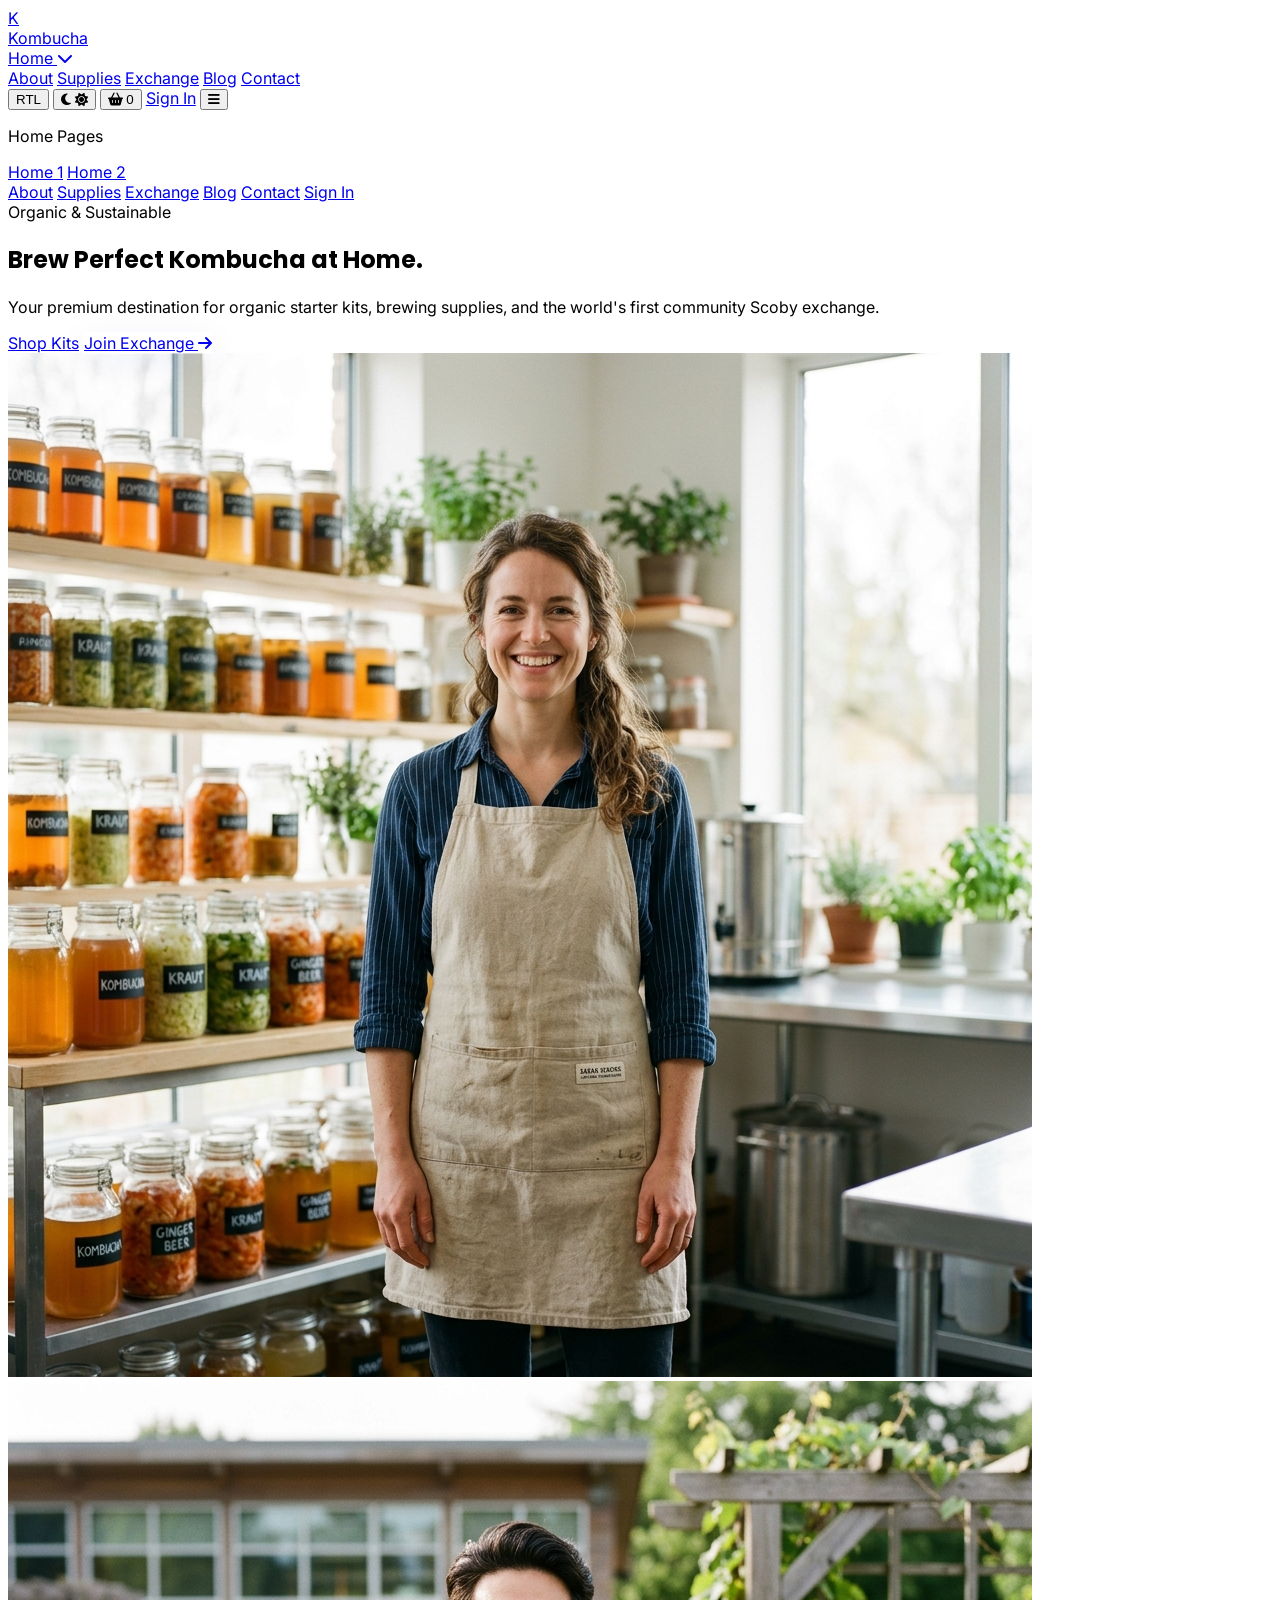
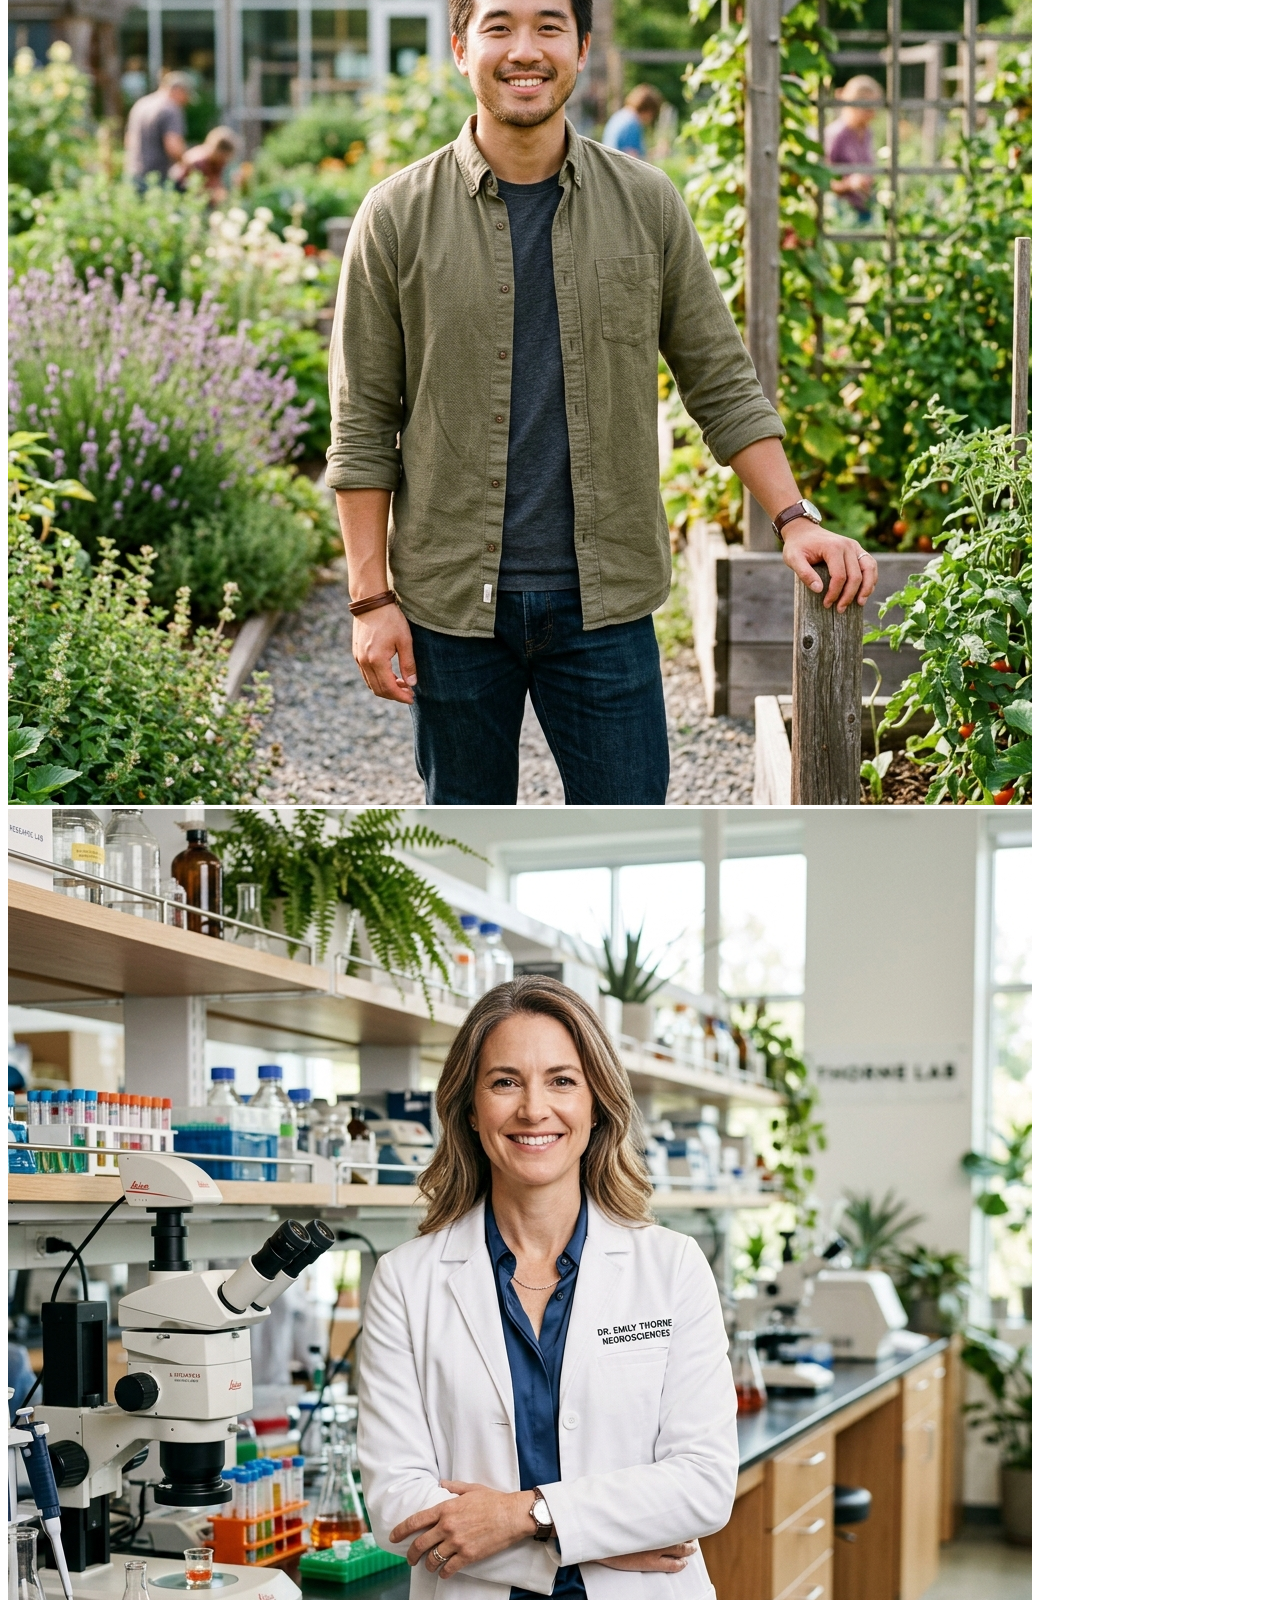
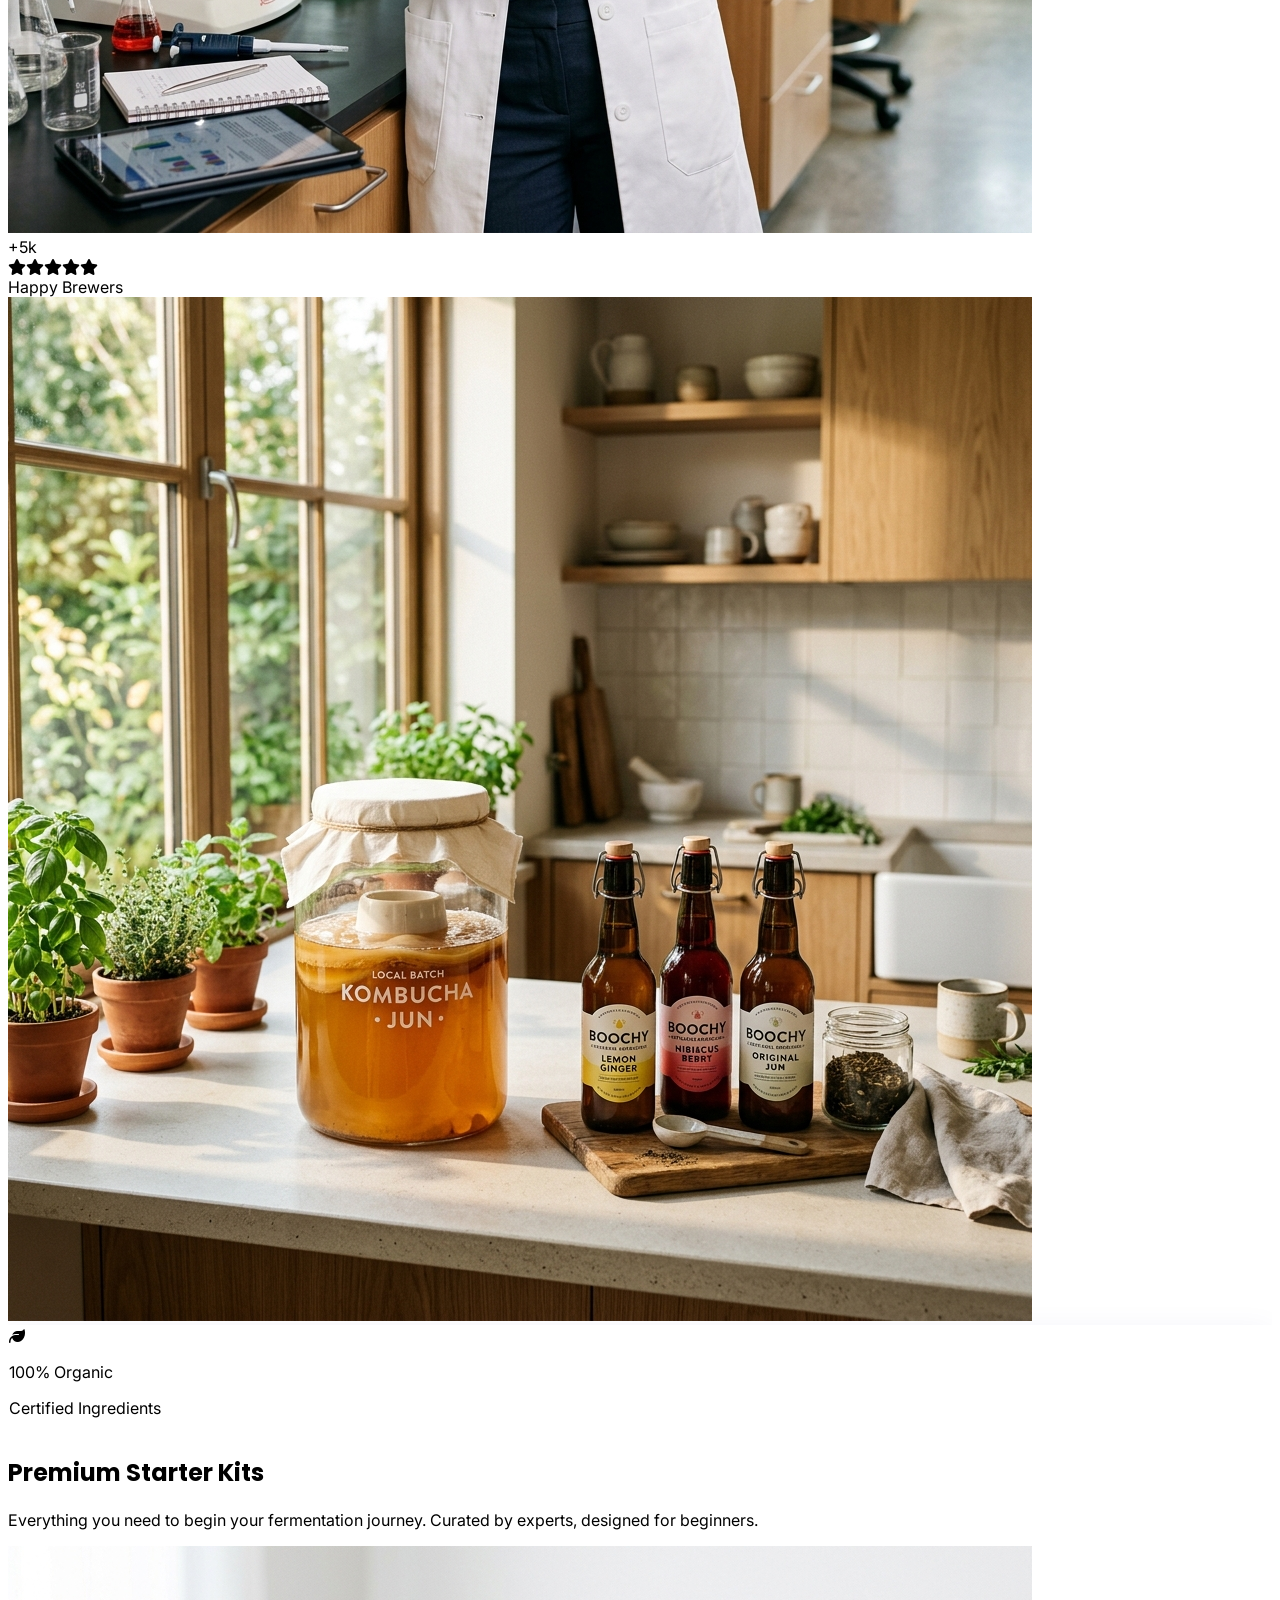
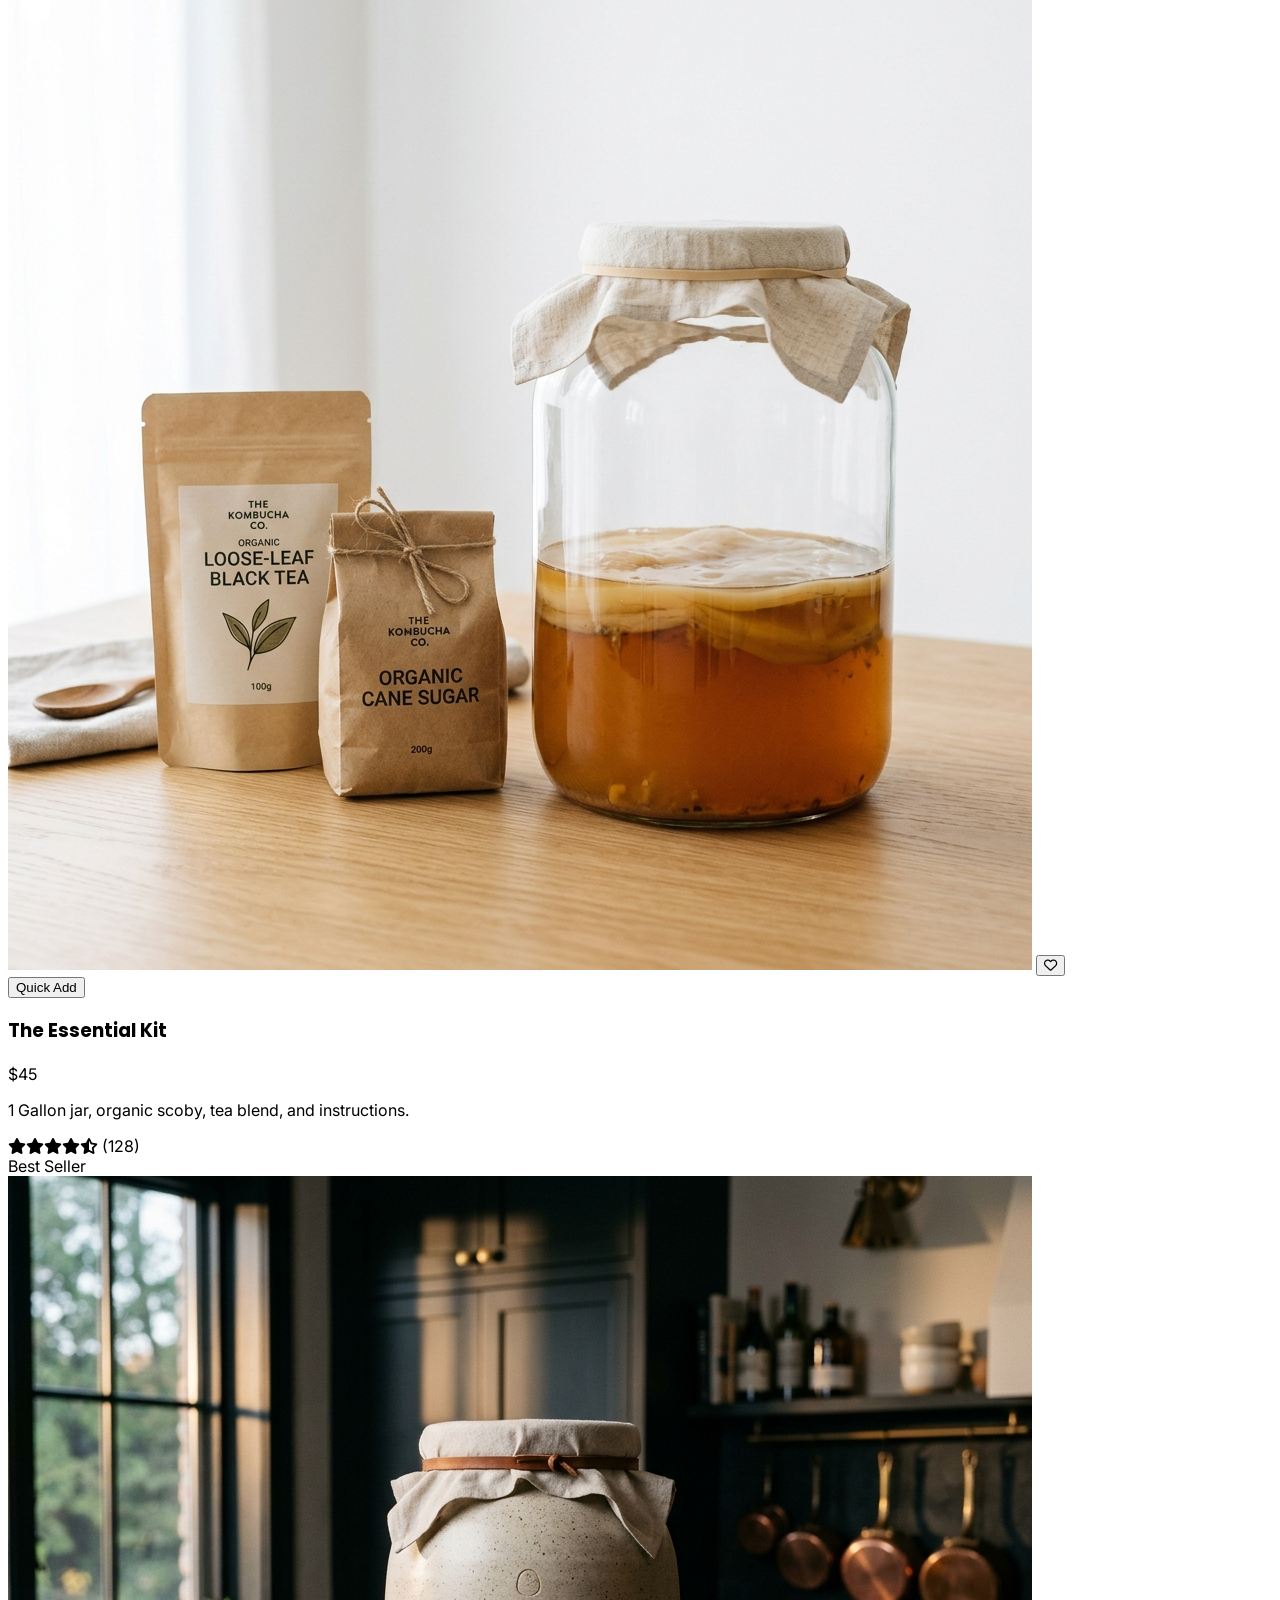
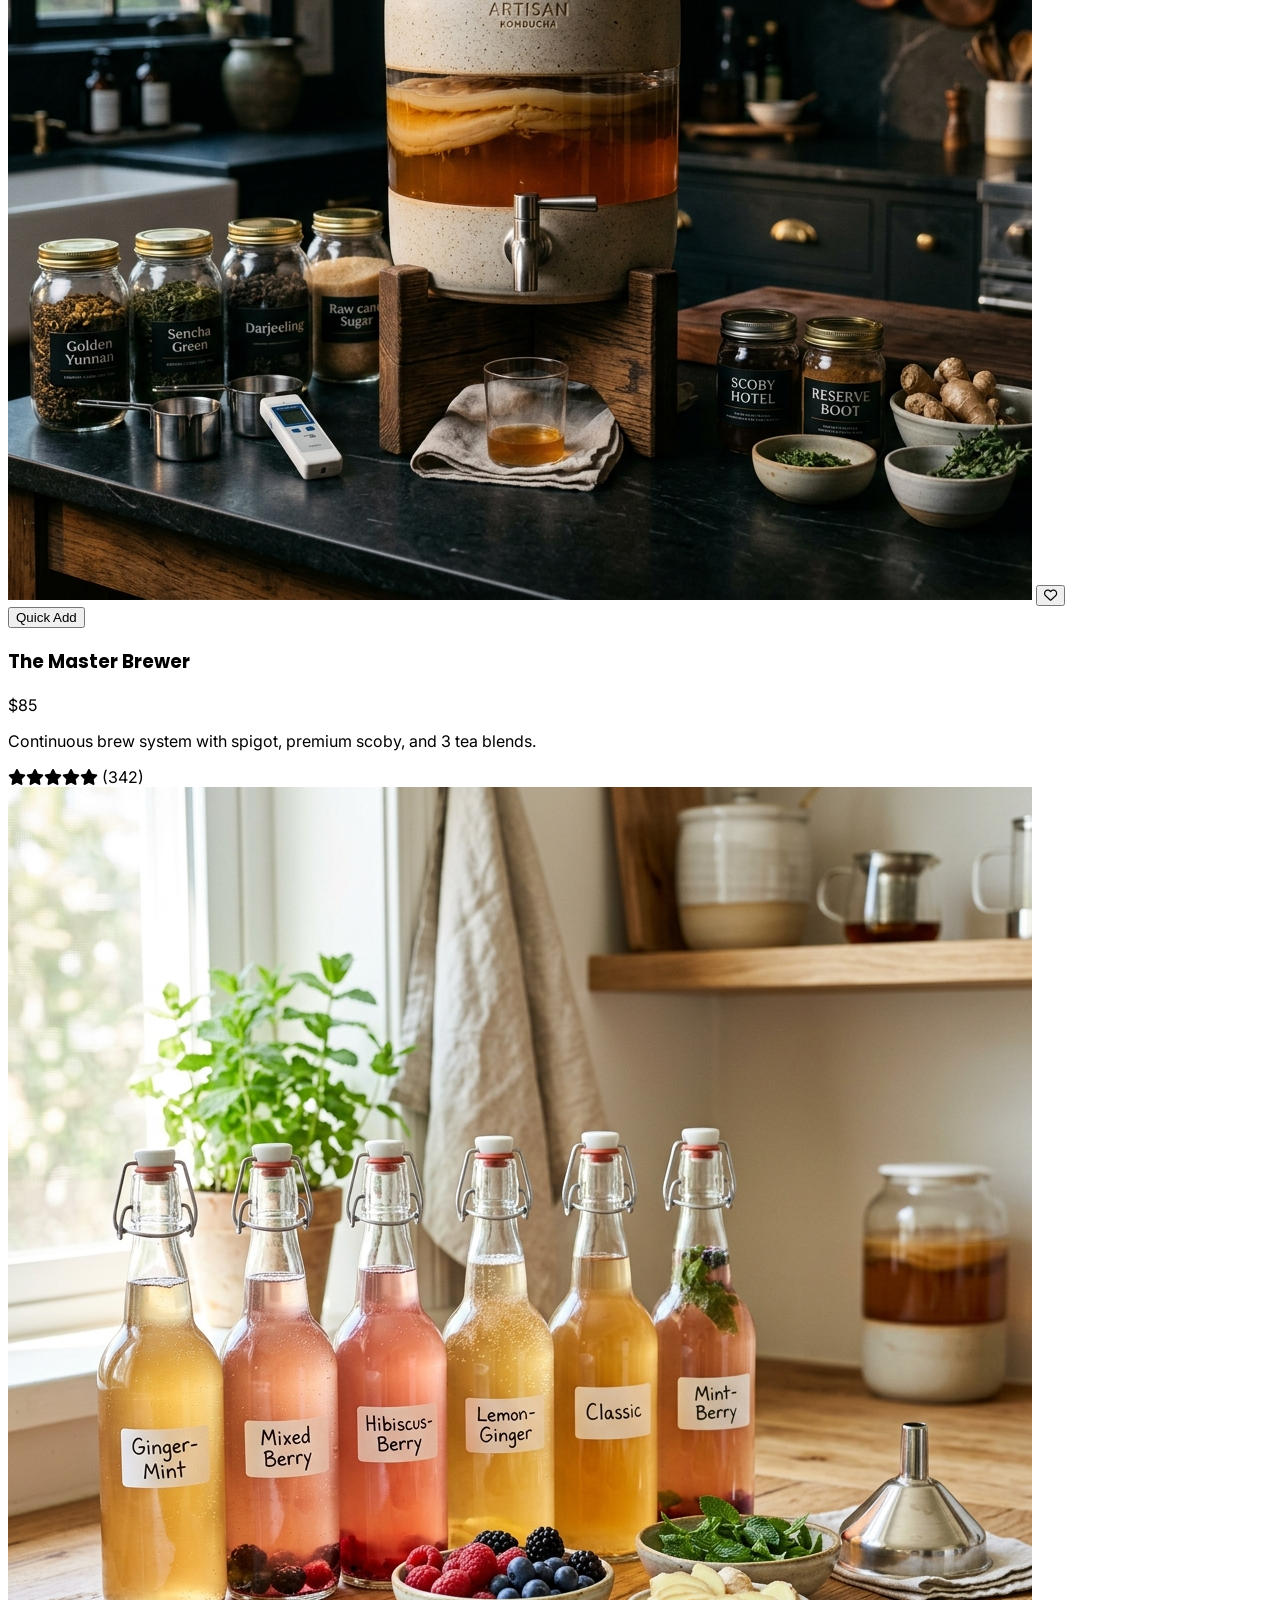
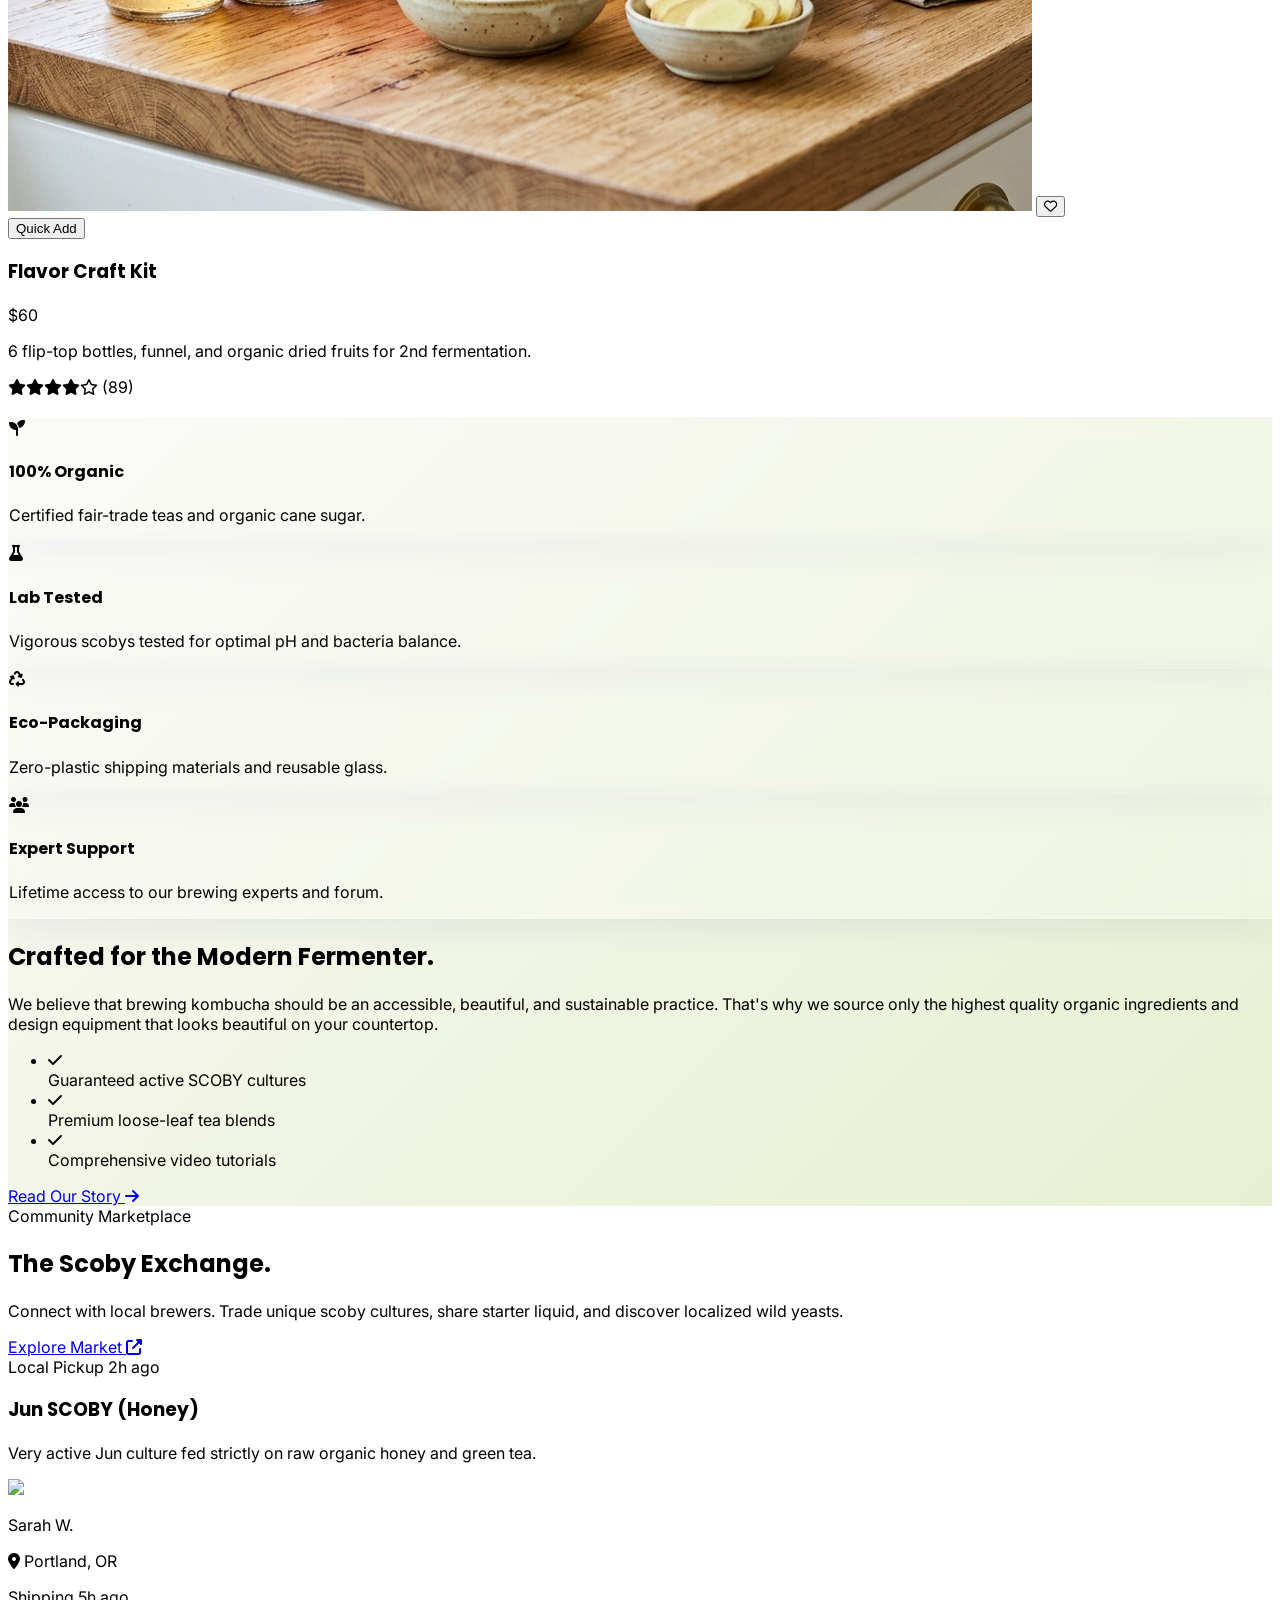
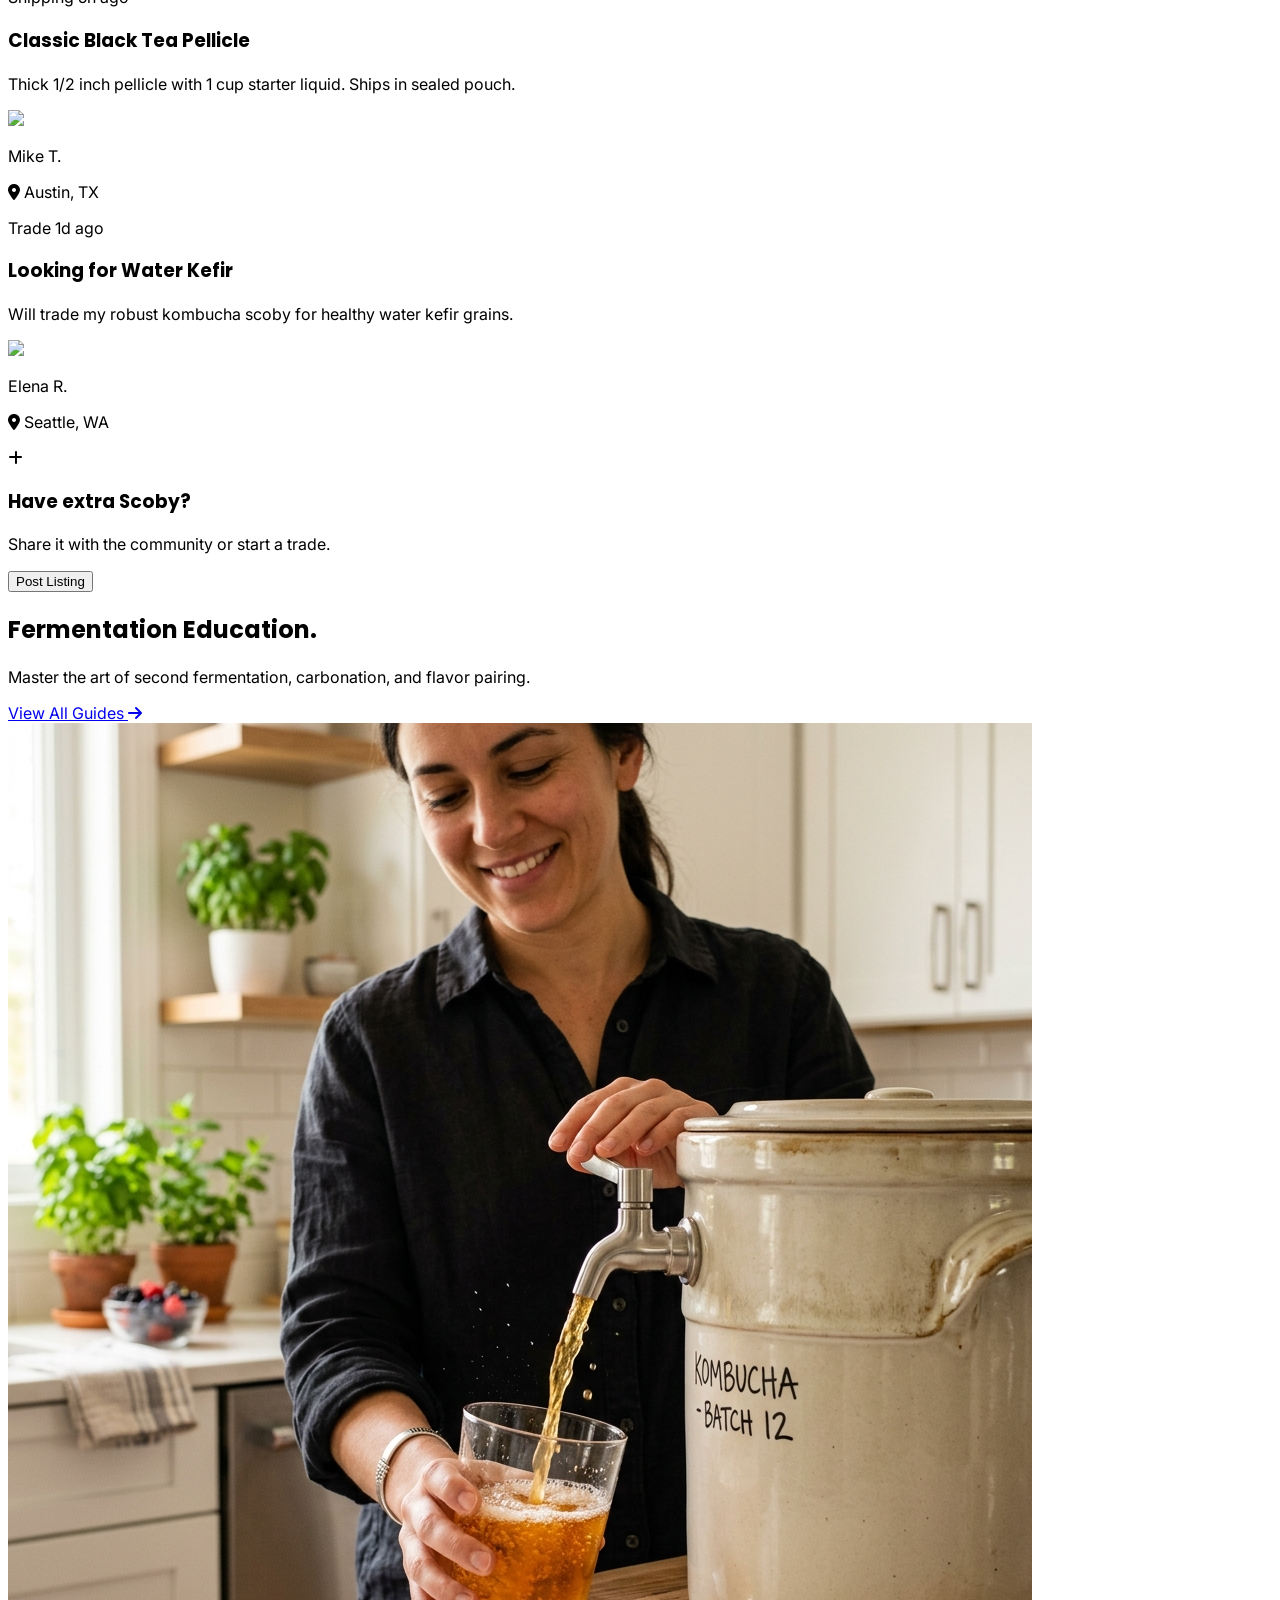
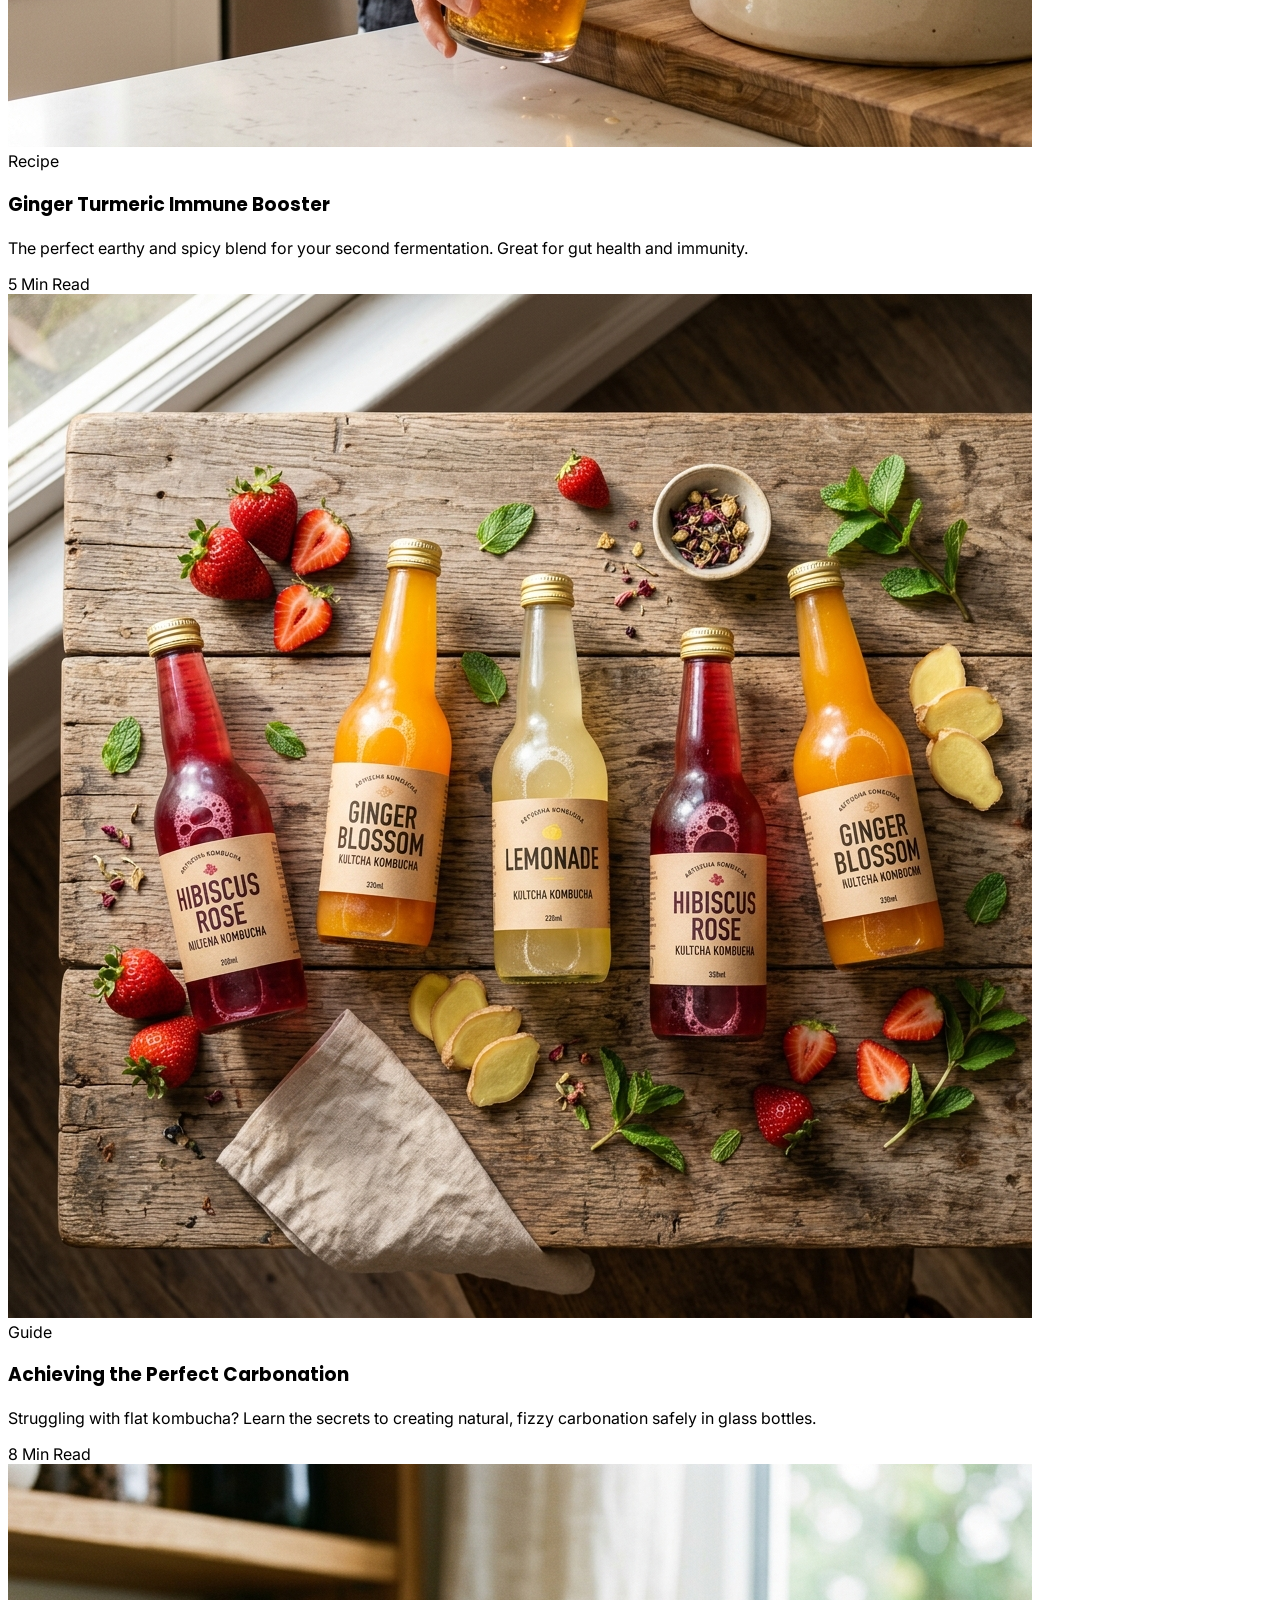
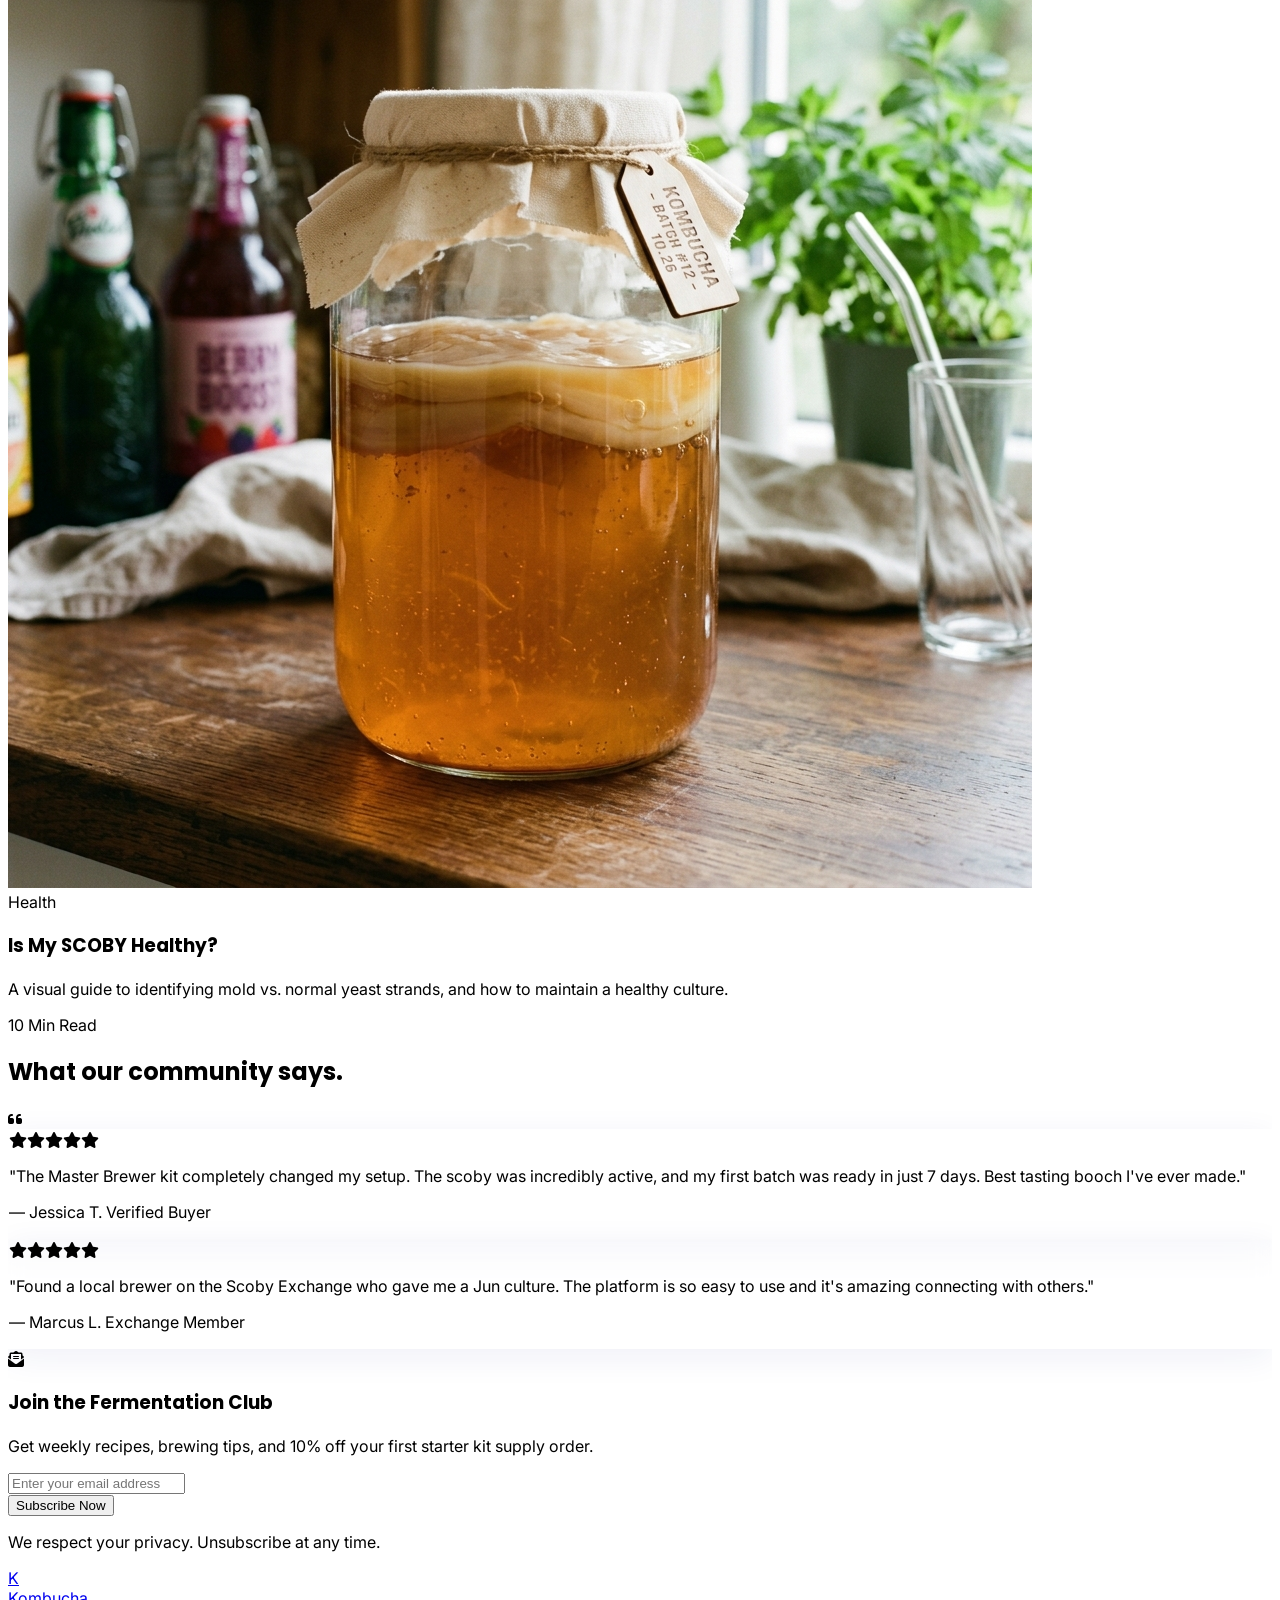
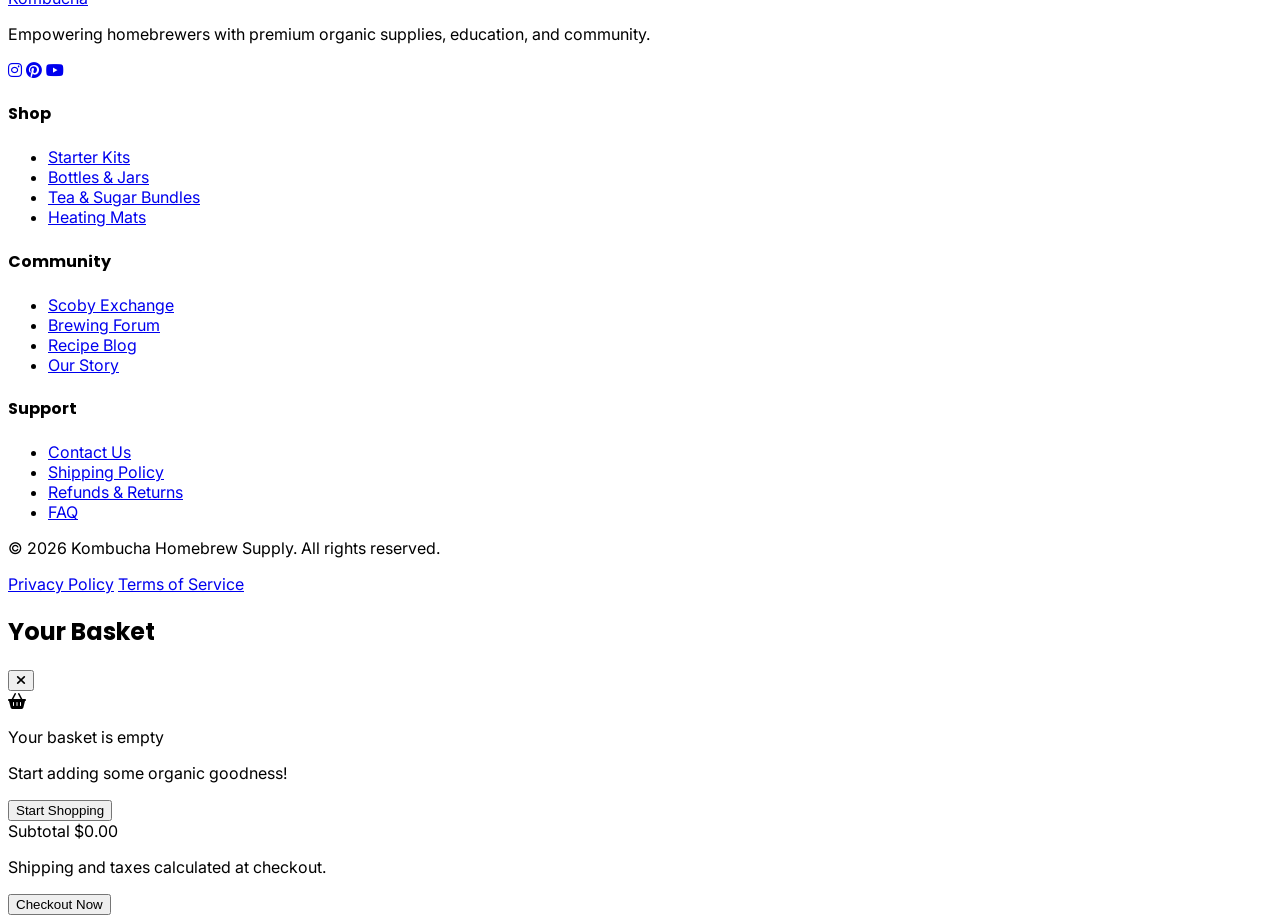
==== index.html @ fd837036 "2" ====
<!DOCTYPE html>
<html lang="en" class="scroll-smooth">
<head>
    <meta charset="UTF-8">
    <meta name="viewport" content="width=device-width, initial-scale=1.0">
    <title>Kombucha Homebrew Supply & Scoby Exchange</title>
    <meta name="description" content="Premium eCommerce and Community Marketplace for kombucha brewing enthusiasts. Find supplies, exchange scobys, and learn to brew.">
    
    <!-- Custom CSS -->
    <link rel="stylesheet" href="assets/css/styles.css">
    
    <!-- Tailwind CSS (CDN for rapid prototyping as requested) -->
    <script src="https://cdn.tailwindcss.com"></script>
    <script>
        tailwind.config = {
            darkMode: 'class',
            theme: {
                extend: {
                    colors: {
                        matcha: '#A7C957',
                        amber: '#D48C45',
                        cream: '#F7F4EB',
                        charcoal: '#333333',
                        earth: '#6B4E31',
                        offwhite: '#FAF9F6',
                    },
                    fontFamily: {
                        sans: ['Inter', 'sans-serif'],
                        heading: ['Poppins', 'sans-serif'],
                    }
                }
            }
        }
    </script>
    
    <!-- Icons -->
    <link rel="stylesheet" href="https://cdnjs.cloudflare.com/ajax/libs/font-awesome/6.4.0/css/all.min.css">
</head>
<body class="bg-offwhite text-charcoal dark:bg-charcoal dark:text-offwhite transition-colors duration-300 font-sans">

    <!-- Header / Navigation -->
    <header id="main-header" class="fixed w-full z-50 transition-all duration-300 bg-transparent py-4">
        <div class="w-full px-6 md:px-16 lg:px-24 flex justify-between items-center">
            <!-- Logo -->
            <a href="index.html" class="flex items-center gap-2 group">
                <div class="w-10 h-10 rounded-full bg-matcha flex items-center justify-center text-white font-heading font-bold text-xl group-hover:rotate-12 transition-transform">
                    K
                </div>
                <span class="font-heading font-semibold text-xl tracking-tight">Kombu<span class="text-matcha">cha</span></span>
            </a>

            <!-- Desktop Nav -->
            <nav class="hidden md:flex items-center gap-8 font-medium">
                <div class="nav-item">
                    <a href="index.html" class="text-matcha transition-colors flex items-center">Home <i class="fas fa-chevron-down text-[10px] ml-1"></i></a>
                    <div class="dropdown-menu">
                        <a href="index.html" class="dropdown-item">Home 1</a>
                        <a href="home-niche.html" class="dropdown-item">Home 2</a>
                    </div>
                </div>
                <a href="about.html" class="hover:text-matcha transition-colors">About</a>
                <a href="services.html" class="hover:text-matcha transition-colors">Supplies</a>
                <a href="pricing.html" class="hover:text-matcha transition-colors">Exchange</a>
                <a href="blog.html" class="hover:text-matcha transition-colors">Blog</a>
                <a href="contact.html" class="hover:text-matcha transition-colors">Contact</a>
            </nav>

            <!-- Actions -->
            <div class="flex items-center gap-4">
                <button class="rtl-toggle p-2 rounded-full hover:bg-gray-200 dark:hover:bg-gray-700 transition-colors font-bold text-xs" aria-label="Toggle RTL">
                    RTL
                </button>
                <button class="theme-toggle p-2 rounded-full hover:bg-gray-200 dark:hover:bg-gray-700 transition-colors" aria-label="Toggle Dark Mode">
                    <i class="fas fa-moon dark:hidden"></i>
                    <i class="fas fa-sun hidden dark:block text-yellow-400"></i>
                </button>
                <button id="cart-btn" class="relative p-2 rounded-full hover:bg-gray-200 dark:hover:bg-gray-700 transition-colors" aria-label="View Cart">
                    <i class="fas fa-shopping-basket"></i>
                    <span id="cart-count" class="absolute -top-1 -right-1 bg-matcha text-white text-[10px] font-bold w-4 h-4 rounded-full flex items-center justify-center">0</span>
                </button>
                <a href="auth.html" class="hidden md:block px-6 py-2 rounded-full border-2 border-matcha text-matcha hover:bg-matcha hover:text-white transition-all font-medium">Sign In</a>
                
                <!-- Mobile Menu Button -->
                <button id="mobile-menu-btn" class="md:hidden p-2 text-2xl focus:outline-none">
                    <i class="fas fa-bars"></i>
                </button>
            </div>
        </div>

        <!-- Mobile Menu Panel -->
        <div id="mobile-menu" class="hidden absolute top-full left-0 w-full bg-offwhite dark:bg-charcoal shadow-lg border-t border-gray-200 dark:border-gray-700 md:hidden">
            <div class="flex flex-col px-6 py-4 space-y-4">
                <div class="space-y-2">
                    <p class="text-xs font-bold uppercase tracking-widest text-gray-400">Home Pages</p>
                    <a href="index.html" class="block text-matcha font-medium">Home 1</a>
                    <a href="home-niche.html" class="block hover:text-matcha font-medium transition-colors">Home 2</a>
                </div>
                <a href="about.html" class="hover:text-matcha font-medium transition-colors">About</a>
                <a href="services.html" class="hover:text-matcha font-medium transition-colors">Supplies</a>
                <a href="pricing.html" class="hover:text-matcha font-medium transition-colors">Exchange</a>
                <a href="blog.html" class="hover:text-matcha font-medium transition-colors">Blog</a>
                <a href="contact.html" class="hover:text-matcha font-medium transition-colors">Contact</a>
                <a href="auth.html" class="inline-block text-center px-6 py-2 rounded-full bg-matcha text-white font-medium">Sign In</a>
            </div>
        </div>
    </header>

    <main>
        <!-- Section 1: Hero Banner -->
        <section class="relative min-h-screen flex items-center pt-24 pb-12 overflow-hidden">
            <!-- Background Decorations -->
            <div class="absolute top-[-10%] right-[-5%] w-[40vw] h-[40vw] rounded-full bg-matcha/20 blur-3xl -z-10"></div>
            <div class="absolute bottom-[-10%] left-[-5%] w-[50vw] h-[50vw] rounded-full bg-amber/10 blur-3xl -z-10"></div>
            
            <div class="w-full px-6 md:px-16 lg:px-24 grid md:grid-cols-2 gap-12 items-center">
                <div class="fade-up">
                    <span class="inline-block px-4 py-1 rounded-full bg-matcha/10 text-matcha font-semibold text-sm mb-6 border border-matcha/20">Organic & Sustainable</span>
                    <h1 class="text-5xl md:text-7xl font-heading font-bold leading-tight mb-6">
                        Brew <span class="text-transparent bg-clip-text bg-gradient-to-r from-matcha to-amber">Perfect</span> Kombucha at Home.
                    </h1>
                    <p class="text-lg md:text-xl text-gray-600 dark:text-gray-300 mb-8 max-w-2xl font-light leading-relaxed">
                        Your premium destination for organic starter kits, brewing supplies, and the world's first community Scoby exchange.
                    </p>
                    <div class="flex flex-wrap gap-4">
                        <a href="#starter-kits" class="px-8 py-4 rounded-full bg-matcha text-white font-semibold hover:bg-[#88a846] transition-all shadow-lg hover:shadow-xl hover:-translate-y-1">Shop Kits</a>
                        <a href="pricing.html" class="px-8 py-4 rounded-full glass border border-gray-300 dark:border-gray-600 font-semibold hover:bg-gray-50 dark:hover:bg-gray-800 transition-all flex items-center gap-2">
                            <span>Join Exchange</span> <i class="fas fa-arrow-right text-sm"></i>
                        </a>
                    </div>
                    
                    <div class="mt-12 flex items-center gap-6">
                        <div class="flex -space-x-3">
                            <img src="assets/images/team-sarah.png" alt="Brewer" class="w-10 h-10 rounded-full border-2 border-white dark:border-charcoal object-cover">
                            <img src="assets/images/team-marcus.png" alt="Brewer" class="w-10 h-10 rounded-full border-2 border-white dark:border-charcoal object-cover">
                            <img src="assets/images/team-emily.png" alt="Brewer" class="w-10 h-10 rounded-full border-2 border-white dark:border-charcoal object-cover">
                            <div class="w-10 h-10 rounded-full border-2 border-white dark:border-charcoal bg-gray-100 dark:bg-gray-800 flex items-center justify-center text-xs font-bold">+5k</div>
                        </div>
                        <div class="text-sm font-medium">
                            <div class="flex text-amber-400">
                                <i class="fas fa-star"></i><i class="fas fa-star"></i><i class="fas fa-star"></i><i class="fas fa-star"></i><i class="fas fa-star"></i>
                            </div>
                            <span class="text-gray-500 dark:text-gray-400">Happy Brewers</span>
                        </div>
                    </div>
                </div>
                
                <div class="relative fade-up" style="transition-delay: 0.2s;">
                    <!-- Main Hero Image -->
                    <div class="relative z-10 rounded-3xl overflow-hidden shadow-2xl border-4 border-white dark:border-gray-800">
                        <img src="assets/images/hero-main.png" alt="Kombucha Brewing" class="w-full h-auto object-cover transform hover:scale-105 transition-transform duration-700">
                    </div>
                    
                    <!-- Floating Card -->
                    <div class="absolute -bottom-6 -left-6 glass p-4 rounded-2xl z-20 flex items-center gap-4 animate-bounce" style="animation-duration: 3s;">
                        <div class="w-12 h-12 rounded-full bg-amber/20 flex items-center justify-center text-amber text-xl">
                            <i class="fas fa-leaf"></i>
                        </div>
                        <div>
                            <p class="font-bold text-sm">100% Organic</p>
                            <p class="text-xs text-gray-500 dark:text-gray-400">Certified Ingredients</p>
                        </div>
                    </div>
                </div>
            </div>
        </section>

        <!-- Section 2: Featured Brewing Starter Kits -->
        <section id="starter-kits" class="py-24 bg-white dark:bg-[#2a2a2a]">
            <div class="w-full px-6 md:px-16 lg:px-24">
                <div class="text-center max-w-4xl mx-auto mb-16 fade-up">
                    <h2 class="text-3xl md:text-4xl font-heading font-bold mb-4">Premium Starter Kits</h2>
                    <p class="text-gray-600 dark:text-gray-400">Everything you need to begin your fermentation journey. Curated by experts, designed for beginners.</p>
                </div>
                
                <div class="grid md:grid-cols-3 gap-8">
                    <!-- Product Card 1 -->
                    <div class="bg-offwhite dark:bg-charcoal rounded-3xl p-6 border border-gray-100 dark:border-gray-800 shadow-sm hover:shadow-xl transition-all duration-300 hover-zoom fade-up group">
                        <div class="relative rounded-2xl overflow-hidden mb-6 aspect-square bg-gray-100 dark:bg-gray-800">
                            <img src="assets/images/basic-kit.png" alt="Basic Kit" class="w-full h-full object-cover">
                            <button class="absolute top-4 right-4 w-10 h-10 rounded-full bg-white dark:bg-charcoal shadow flex items-center justify-center text-gray-400 hover:text-red-500 transition-colors z-10">
                                <i class="far fa-heart"></i>
                            </button>
                            <!-- Quick Add Overlay -->
                            <div class="absolute inset-0 bg-black/40 flex items-center justify-center opacity-0 group-hover:opacity-100 transition-opacity">
                                <button class="px-6 py-2 bg-white text-charcoal rounded-full font-semibold hover:bg-matcha hover:text-white transition-colors">Quick Add</button>
                            </div>
                        </div>
                        <div class="flex justify-between items-start mb-2">
                            <h3 class="font-heading font-bold text-xl">The Essential Kit</h3>
                            <span class="font-bold text-lg text-matcha">$45</span>
                        </div>
                        <p class="text-gray-500 dark:text-gray-400 text-sm mb-4">1 Gallon jar, organic scoby, tea blend, and instructions.</p>
                        <div class="flex items-center gap-1 text-amber text-sm">
                            <i class="fas fa-star"></i><i class="fas fa-star"></i><i class="fas fa-star"></i><i class="fas fa-star"></i><i class="fas fa-star-half-alt"></i>
                            <span class="text-gray-400 ml-1">(128)</span>
                        </div>
                    </div>

                    <!-- Product Card 2 (Featured) -->
                    <div class="bg-matcha/5 rounded-3xl p-6 border-2 border-matcha shadow-lg hover:shadow-xl transition-all duration-300 hover-zoom fade-up relative group" style="transition-delay: 0.1s;">
                        <div class="absolute -top-4 left-1/2 transform -translate-x-1/2 bg-matcha text-white px-4 py-1 rounded-full text-xs font-bold uppercase tracking-wide z-20">Best Seller</div>
                        <div class="relative rounded-2xl overflow-hidden mb-6 aspect-square bg-gray-100 dark:bg-gray-800">
                            <img src="assets/images/pro-kit.png" alt="Pro Kit" class="w-full h-full object-cover">
                            <button class="absolute top-4 right-4 w-10 h-10 rounded-full bg-white dark:bg-charcoal shadow flex items-center justify-center text-gray-400 hover:text-red-500 transition-colors z-10">
                                <i class="far fa-heart"></i>
                            </button>
                            <div class="absolute inset-0 bg-black/40 flex items-center justify-center opacity-0 group-hover:opacity-100 transition-opacity">
                                <button class="px-6 py-2 bg-white text-charcoal rounded-full font-semibold hover:bg-matcha hover:text-white transition-colors">Quick Add</button>
                            </div>
                        </div>
                        <div class="flex justify-between items-start mb-2">
                            <h3 class="font-heading font-bold text-xl">The Master Brewer</h3>
                            <span class="font-bold text-lg text-matcha">$85</span>
                        </div>
                        <p class="text-gray-500 dark:text-gray-400 text-sm mb-4">Continuous brew system with spigot, premium scoby, and 3 tea blends.</p>
                        <div class="flex items-center gap-1 text-amber text-sm">
                            <i class="fas fa-star"></i><i class="fas fa-star"></i><i class="fas fa-star"></i><i class="fas fa-star"></i><i class="fas fa-star"></i>
                            <span class="text-gray-400 ml-1">(342)</span>
                        </div>
                    </div>

                    <!-- Product Card 3 -->
                    <div class="bg-offwhite dark:bg-charcoal rounded-3xl p-6 border border-gray-100 dark:border-gray-800 shadow-sm hover:shadow-xl transition-all duration-300 hover-zoom fade-up group" style="transition-delay: 0.2s;">
                        <div class="relative rounded-2xl overflow-hidden mb-6 aspect-square bg-gray-100 dark:bg-gray-800">
                            <img src="assets/images/flavor-kit.png" alt="Flavor Kit" class="w-full h-full object-cover">
                            <button class="absolute top-4 right-4 w-10 h-10 rounded-full bg-white dark:bg-charcoal shadow flex items-center justify-center text-gray-400 hover:text-red-500 transition-colors z-10">
                                <i class="far fa-heart"></i>
                            </button>
                            <div class="absolute inset-0 bg-black/40 flex items-center justify-center opacity-0 group-hover:opacity-100 transition-opacity">
                                <button class="px-6 py-2 bg-white text-charcoal rounded-full font-semibold hover:bg-matcha hover:text-white transition-colors">Quick Add</button>
                            </div>
                        </div>
                        <div class="flex justify-between items-start mb-2">
                            <h3 class="font-heading font-bold text-xl">Flavor Craft Kit</h3>
                            <span class="font-bold text-lg text-matcha">$60</span>
                        </div>
                        <p class="text-gray-500 dark:text-gray-400 text-sm mb-4">6 flip-top bottles, funnel, and organic dried fruits for 2nd fermentation.</p>
                        <div class="flex items-center gap-1 text-amber text-sm">
                            <i class="fas fa-star"></i><i class="fas fa-star"></i><i class="fas fa-star"></i><i class="fas fa-star"></i><i class="far fa-star"></i>
                            <span class="text-gray-400 ml-1">(89)</span>
                        </div>
                    </div>
                </div>
                
                <div class="text-center mt-12 fade-up">
                    <a href="services.html" class="inline-block px-8 py-3 rounded-full border-2 border-gray-200 dark:border-gray-700 font-semibold hover:border-matcha hover:text-matcha transition-colors">View All Products</a>
                </div>
            </div>
        </section>

        <!-- Section 3: Why Choose Our Fermentation Supplies -->
        <section class="py-24 relative overflow-hidden bg-organic-gradient">
            <div class="w-full px-6 md:px-16 lg:px-24 relative z-10">
                <div class="grid md:grid-cols-2 gap-16 items-center">
                    <div class="order-2 md:order-1 grid grid-cols-2 gap-6 fade-up">
                        <div class="space-y-6 transform translate-y-8">
                            <div class="glass p-6 rounded-3xl text-center hover-zoom">
                                <div class="w-14 h-14 mx-auto bg-matcha/20 text-matcha rounded-full flex items-center justify-center text-2xl mb-4">
                                    <i class="fas fa-seedling"></i>
                                </div>
                                <h4 class="font-bold mb-2">100% Organic</h4>
                                <p class="text-sm text-gray-600 dark:text-gray-300">Certified fair-trade teas and organic cane sugar.</p>
                            </div>
                            <div class="glass p-6 rounded-3xl text-center hover-zoom">
                                <div class="w-14 h-14 mx-auto bg-amber/20 text-amber rounded-full flex items-center justify-center text-2xl mb-4">
                                    <i class="fas fa-flask"></i>
                                </div>
                                <h4 class="font-bold mb-2">Lab Tested</h4>
                                <p class="text-sm text-gray-600 dark:text-gray-300">Vigorous scobys tested for optimal pH and bacteria balance.</p>
                            </div>
                        </div>
                        <div class="space-y-6">
                            <div class="glass p-6 rounded-3xl text-center hover-zoom">
                                <div class="w-14 h-14 mx-auto bg-earth/20 text-earth rounded-full flex items-center justify-center text-2xl mb-4">
                                    <i class="fas fa-recycle"></i>
                                </div>
                                <h4 class="font-bold mb-2">Eco-Packaging</h4>
                                <p class="text-sm text-gray-600 dark:text-gray-300">Zero-plastic shipping materials and reusable glass.</p>
                            </div>
                            <div class="glass p-6 rounded-3xl text-center hover-zoom">
                                <div class="w-14 h-14 mx-auto bg-blue-500/20 text-blue-500 rounded-full flex items-center justify-center text-2xl mb-4">
                                    <i class="fas fa-users"></i>
                                </div>
                                <h4 class="font-bold mb-2">Expert Support</h4>
                                <p class="text-sm text-gray-600 dark:text-gray-300">Lifetime access to our brewing experts and forum.</p>
                            </div>
                        </div>
                    </div>
                    
                    <div class="order-1 md:order-2 fade-up">
                        <h2 class="text-3xl md:text-5xl font-heading font-bold mb-6">Crafted for the Modern Fermenter.</h2>
                        <p class="text-lg text-gray-600 dark:text-gray-300 mb-8 leading-relaxed">
                            We believe that brewing kombucha should be an accessible, beautiful, and sustainable practice. That's why we source only the highest quality organic ingredients and design equipment that looks beautiful on your countertop.
                        </p>
                        <ul class="space-y-4 mb-8">
                            <li class="flex items-center gap-3">
                                <div class="w-6 h-6 rounded-full bg-matcha flex items-center justify-center text-white text-xs"><i class="fas fa-check"></i></div>
                                <span class="font-medium">Guaranteed active SCOBY cultures</span>
                            </li>
                            <li class="flex items-center gap-3">
                                <div class="w-6 h-6 rounded-full bg-matcha flex items-center justify-center text-white text-xs"><i class="fas fa-check"></i></div>
                                <span class="font-medium">Premium loose-leaf tea blends</span>
                            </li>
                            <li class="flex items-center gap-3">
                                <div class="w-6 h-6 rounded-full bg-matcha flex items-center justify-center text-white text-xs"><i class="fas fa-check"></i></div>
                                <span class="font-medium">Comprehensive video tutorials</span>
                            </li>
                        </ul>
                        <a href="about.html" class="inline-flex items-center gap-2 font-bold text-matcha hover:text-[#88a846] transition-colors group">
                            <span>Read Our Story</span>
                            <i class="fas fa-arrow-right group-hover:translate-x-1 transition-transform"></i>
                        </a>
                    </div>
                </div>
            </div>
        </section>

        <!-- Section 4: Scoby Exchange Marketplace Preview -->
        <section class="py-24 bg-charcoal text-white relative overflow-hidden">
            <!-- decorative circles -->
            <div class="absolute top-0 right-0 w-64 h-64 bg-white/5 rounded-full blur-3xl"></div>
            <div class="absolute bottom-0 left-0 w-96 h-96 bg-matcha/10 rounded-full blur-3xl"></div>
            
            <div class="w-full px-6 md:px-16 lg:px-24 relative z-10">
                <div class="flex flex-col md:flex-row justify-between items-end mb-16 fade-up">
                    <div class="max-w-4xl">
                        <span class="text-matcha font-bold tracking-wider uppercase text-sm mb-2 block">Community Marketplace</span>
                        <h2 class="text-3xl md:text-5xl font-heading font-bold mb-4">The Scoby Exchange.</h2>
                        <p class="text-gray-400 text-lg">Connect with local brewers. Trade unique scoby cultures, share starter liquid, and discover localized wild yeasts.</p>
                    </div>
                    <a href="pricing.html" class="mt-6 md:mt-0 px-6 py-3 rounded-full bg-white/10 hover:bg-white/20 backdrop-blur-md transition-colors font-medium border border-white/20 flex items-center gap-2">
                        Explore Market <i class="fas fa-external-link-alt text-sm"></i>
                    </a>
                </div>

                <div class="grid md:grid-cols-4 gap-6">
                    <!-- Exchange Listing -->
                    <div class="bg-white/5 border border-white/10 rounded-2xl p-5 hover:bg-white/10 transition-colors fade-up flex flex-col h-full">
                        <div class="flex justify-between items-start mb-4">
                            <span class="px-2 py-1 bg-matcha/20 text-matcha text-xs font-bold rounded">Local Pickup</span>
                            <span class="text-gray-400 text-xs">2h ago</span>
                        </div>
                        <h3 class="font-bold text-lg mb-1">Jun SCOBY (Honey)</h3>
                        <p class="text-sm text-gray-400 mb-4 line-clamp-2">Very active Jun culture fed strictly on raw organic honey and green tea.</p>
                        <div class="flex items-center gap-3 pt-4 border-t border-white/10 mt-auto">
                            <div class="w-8 h-8 rounded-full bg-gray-500 overflow-hidden">
                                <img src="https://images.unsplash.com/photo-1534528741775-53994a69daeb?auto=format&fit=crop&w=100&q=80" class="w-full h-full object-cover">
                            </div>
                            <div>
                                <p class="text-xs font-bold">Sarah W.</p>
                                <p class="text-xs text-gray-400"><i class="fas fa-map-marker-alt text-matcha"></i> Portland, OR</p>
                            </div>
                        </div>
                    </div>

                    <!-- Exchange Listing -->
                    <div class="bg-white/5 border border-white/10 rounded-2xl p-5 hover:bg-white/10 transition-colors fade-up flex flex-col h-full" style="transition-delay: 0.1s;">
                        <div class="flex justify-between items-start mb-4">
                            <span class="px-2 py-1 bg-amber/20 text-amber-400 text-xs font-bold rounded">Shipping</span>
                            <span class="text-gray-400 text-xs">5h ago</span>
                        </div>
                        <h3 class="font-bold text-lg mb-1">Classic Black Tea Pellicle</h3>
                        <p class="text-sm text-gray-400 mb-4 line-clamp-2">Thick 1/2 inch pellicle with 1 cup starter liquid. Ships in sealed pouch.</p>
                        <div class="flex items-center gap-3 pt-4 border-t border-white/10 mt-auto">
                            <div class="w-8 h-8 rounded-full bg-gray-500 overflow-hidden">
                                <img src="https://images.unsplash.com/photo-1506794778202-cad84cf45f1d?auto=format&fit=crop&w=100&q=80" class="w-full h-full object-cover">
                            </div>
                            <div>
                                <p class="text-xs font-bold">Mike T.</p>
                                <p class="text-xs text-gray-400"><i class="fas fa-map-marker-alt text-matcha"></i> Austin, TX</p>
                            </div>
                        </div>
                    </div>

                    <!-- Exchange Listing -->
                    <div class="bg-white/5 border border-white/10 rounded-2xl p-5 hover:bg-white/10 transition-colors fade-up flex flex-col h-full" style="transition-delay: 0.2s;">
                        <div class="flex justify-between items-start mb-4">
                            <span class="px-2 py-1 bg-blue-500/20 text-blue-400 text-xs font-bold rounded">Trade</span>
                            <span class="text-gray-400 text-xs">1d ago</span>
                        </div>
                        <h3 class="font-bold text-lg mb-1">Looking for Water Kefir</h3>
                        <p class="text-sm text-gray-400 mb-4 line-clamp-2">Will trade my robust kombucha scoby for healthy water kefir grains.</p>
                        <div class="flex items-center gap-3 pt-4 border-t border-white/10 mt-auto">
                            <div class="w-8 h-8 rounded-full bg-gray-500 overflow-hidden">
                                <img src="https://images.unsplash.com/photo-1494790108377-be9c29b29330?auto=format&fit=crop&w=100&q=80" class="w-full h-full object-cover">
                            </div>
                            <div>
                                <p class="text-xs font-bold">Elena R.</p>
                                <p class="text-xs text-gray-400"><i class="fas fa-map-marker-alt text-matcha"></i> Seattle, WA</p>
                            </div>
                        </div>
                    </div>

                    <!-- CTA Card -->
                    <div class="bg-gradient-to-br from-matcha/20 to-transparent border border-matcha/30 rounded-2xl p-5 flex flex-col items-center justify-center text-center fade-up h-full" style="transition-delay: 0.3s;">
                        <div class="w-12 h-12 rounded-full bg-matcha text-white flex items-center justify-center text-xl mb-4">
                            <i class="fas fa-plus"></i>
                        </div>
                        <h3 class="font-bold text-lg mb-2">Have extra Scoby?</h3>
                        <p class="text-sm text-gray-400 mb-4">Share it with the community or start a trade.</p>
                        <button class="w-full py-2 bg-white text-charcoal rounded-lg font-bold hover:bg-gray-100 transition-colors">Post Listing</button>
                    </div>
                </div>
            </div>
        </section>

        <!-- Section 5: Recipe & Brewing Guide Highlights -->
        <section class="py-24 bg-white dark:bg-[#2a2a2a]">
            <div class="w-full px-6 md:px-16 lg:px-24">
                <div class="flex flex-col md:flex-row justify-between items-end mb-12 fade-up">
                    <div class="max-w-4xl">
                        <h2 class="text-3xl md:text-4xl font-heading font-bold mb-4">Fermentation Education.</h2>
                        <p class="text-gray-600 dark:text-gray-400 text-lg">Master the art of second fermentation, carbonation, and flavor pairing.</p>
                    </div>
                    <a href="blog.html" class="mt-4 md:mt-0 font-bold text-matcha hover:text-[#88a846] transition-colors">View All Guides <i class="fas fa-arrow-right ml-1"></i></a>
                </div>

                <div class="grid md:grid-cols-2 lg:grid-cols-3 gap-8">
                    <!-- Blog Card -->
                    <article class="group rounded-3xl overflow-hidden border border-gray-100 dark:border-gray-800 hover:shadow-xl transition-all duration-300 bg-offwhite dark:bg-charcoal fade-up">
                        <div class="relative h-60 overflow-hidden">
                            <img src="assets/images/blog-action.png" alt="Recipe" class="w-full h-full object-cover group-hover:scale-105 transition-transform duration-500">
                            <div class="absolute top-4 left-4 px-3 py-1 bg-white/90 dark:bg-black/80 backdrop-blur rounded-full text-xs font-bold uppercase">Recipe</div>
                        </div>
                        <div class="p-6">
                            <h3 class="font-heading font-bold text-xl mb-3 group-hover:text-matcha transition-colors">Ginger Turmeric Immune Booster</h3>
                            <p class="text-gray-500 dark:text-gray-400 text-sm mb-4 line-clamp-2">The perfect earthy and spicy blend for your second fermentation. Great for gut health and immunity.</p>
                            <span class="text-xs text-gray-400 uppercase tracking-wide font-semibold">5 Min Read</span>
                        </div>
                    </article>

                    <!-- Blog Card -->
                    <article class="group rounded-3xl overflow-hidden border border-gray-100 dark:border-gray-800 hover:shadow-xl transition-all duration-300 bg-offwhite dark:bg-charcoal fade-up" style="transition-delay: 0.1s;">
                        <div class="relative h-60 overflow-hidden">
                            <img src="assets/images/blog-featured.png" alt="Guide" class="w-full h-full object-cover group-hover:scale-105 transition-transform duration-500">
                            <div class="absolute top-4 left-4 px-3 py-1 bg-white/90 dark:bg-black/80 backdrop-blur rounded-full text-xs font-bold uppercase">Guide</div>
                        </div>
                        <div class="p-6">
                            <h3 class="font-heading font-bold text-xl mb-3 group-hover:text-matcha transition-colors">Achieving the Perfect Carbonation</h3>
                            <p class="text-gray-500 dark:text-gray-400 text-sm mb-4 line-clamp-2">Struggling with flat kombucha? Learn the secrets to creating natural, fizzy carbonation safely in glass bottles.</p>
                            <span class="text-xs text-gray-400 uppercase tracking-wide font-semibold">8 Min Read</span>
                        </div>
                    </article>

                    <!-- Blog Card -->
                    <article class="group rounded-3xl overflow-hidden border border-gray-100 dark:border-gray-800 hover:shadow-xl transition-all duration-300 bg-offwhite dark:bg-charcoal fade-up md:hidden lg:block" style="transition-delay: 0.2s;">
                        <div class="relative h-60 overflow-hidden">
                            <img src="assets/images/trending-scoby.png" alt="Healthy Scoby Culture" class="w-full h-full object-cover group-hover:scale-105 transition-transform duration-500">
                            <div class="absolute top-4 left-4 px-3 py-1 bg-white/90 dark:bg-black/80 backdrop-blur rounded-full text-xs font-bold uppercase">Health</div>
                        </div>
                        <div class="p-6">
                            <h3 class="font-heading font-bold text-xl mb-3 group-hover:text-matcha transition-colors">Is My SCOBY Healthy?</h3>
                            <p class="text-gray-500 dark:text-gray-400 text-sm mb-4 line-clamp-2">A visual guide to identifying mold vs. normal yeast strands, and how to maintain a healthy culture.</p>
                            <span class="text-xs text-gray-400 uppercase tracking-wide font-semibold">10 Min Read</span>
                        </div>
                    </article>
                </div>
            </div>
        </section>

        <!-- Section 6: Customer Reviews + Newsletter CTA -->
        <section class="py-24 bg-matcha/10 dark:bg-matcha/5 border-t border-matcha/20 relative overflow-hidden">
            <div class="w-full px-6 md:px-16 lg:px-24 relative z-10">
                <div class="grid lg:grid-cols-2 gap-16 items-center">
                    
                    <!-- Reviews -->
                    <div class="fade-up">
                        <h2 class="text-3xl font-heading font-bold mb-8">What our community says.</h2>
                        <div class="space-y-6 relative">
                            <!-- Quotation mark decoration -->
                            <i class="fas fa-quote-left absolute -top-4 -left-4 text-4xl text-matcha/20"></i>
                            
                            <div class="glass p-6 rounded-2xl">
                                <div class="flex text-amber-400 mb-3 text-sm">
                                    <i class="fas fa-star"></i><i class="fas fa-star"></i><i class="fas fa-star"></i><i class="fas fa-star"></i><i class="fas fa-star"></i>
                                </div>
                                <p class="italic text-gray-600 dark:text-gray-300 mb-4">"The Master Brewer kit completely changed my setup. The scoby was incredibly active, and my first batch was ready in just 7 days. Best tasting booch I've ever made."</p>
                                <p class="font-bold text-sm">— Jessica T. <span class="text-gray-400 font-normal">Verified Buyer</span></p>
                            </div>
                            
                            <div class="glass p-6 rounded-2xl ml-8">
                                <div class="flex text-amber-400 mb-3 text-sm">
                                    <i class="fas fa-star"></i><i class="fas fa-star"></i><i class="fas fa-star"></i><i class="fas fa-star"></i><i class="fas fa-star"></i>
                                </div>
                                <p class="italic text-gray-600 dark:text-gray-300 mb-4">"Found a local brewer on the Scoby Exchange who gave me a Jun culture. The platform is so easy to use and it's amazing connecting with others."</p>
                                <p class="font-bold text-sm">— Marcus L. <span class="text-gray-400 font-normal">Exchange Member</span></p>
                            </div>
                        </div>
                    </div>

                    <!-- Newsletter -->
                    <div class="bg-white dark:bg-charcoal rounded-3xl p-8 md:p-12 shadow-2xl border border-gray-100 dark:border-gray-800 fade-up">
                        <div class="w-16 h-16 rounded-full bg-matcha/10 flex items-center justify-center text-matcha text-2xl mb-6">
                            <i class="fas fa-envelope-open-text"></i>
                        </div>
                        <h3 class="text-2xl font-heading font-bold mb-4">Join the Fermentation Club</h3>
                        <p class="text-gray-600 dark:text-gray-400 mb-8">Get weekly recipes, brewing tips, and 10% off your first starter kit supply order.</p>
                        
                        <form class="space-y-4">
                            <div>
                                <input type="email" placeholder="Enter your email address" class="w-full px-5 py-4 rounded-xl bg-gray-50 dark:bg-gray-800 border border-gray-200 dark:border-gray-700 focus:outline-none focus:border-matcha focus:ring-1 focus:ring-matcha transition-all" required>
                            </div>
                            <button type="submit" class="w-full py-4 rounded-xl bg-charcoal dark:bg-white text-white dark:text-charcoal font-bold hover:bg-matcha dark:hover:bg-matcha dark:hover:text-white transition-colors shadow-lg">
                                Subscribe Now
                            </button>
                            <p class="text-xs text-gray-400 text-center mt-4">We respect your privacy. Unsubscribe at any time.</p>
                        </form>
                    </div>
                    
                </div>
            </div>
        </section>
    </main>

    <!-- Footer -->
    <footer class="bg-charcoal text-white pt-16 pb-8">
        <div class="w-full px-6 md:px-16 lg:px-24">
            <div class="grid grid-cols-1 md:grid-cols-2 lg:grid-cols-4 gap-12 mb-12">
                <!-- Brand -->
                <div>
                    <a href="index.html" class="flex items-center gap-2 mb-6">
                        <div class="w-8 h-8 rounded-full bg-matcha flex items-center justify-center text-white font-heading font-bold">K</div>
                        <span class="font-heading font-semibold text-xl tracking-tight">Kombu<span class="text-matcha">cha</span></span>
                    </a>
                    <p class="text-gray-400 text-sm mb-6 leading-relaxed">Empowering homebrewers with premium organic supplies, education, and community.</p>
                    <div class="flex gap-4">
                        <a href="#" class="w-10 h-10 rounded-full bg-white/10 flex items-center justify-center hover:bg-matcha hover:text-white transition-colors"><i class="fab fa-instagram"></i></a>
                        <a href="#" class="w-10 h-10 rounded-full bg-white/10 flex items-center justify-center hover:bg-matcha hover:text-white transition-colors"><i class="fab fa-pinterest"></i></a>
                        <a href="#" class="w-10 h-10 rounded-full bg-white/10 flex items-center justify-center hover:bg-matcha hover:text-white transition-colors"><i class="fab fa-youtube"></i></a>
                    </div>
                </div>

                <!-- Links 1 -->
                <div>
                    <h4 class="font-bold mb-6 uppercase text-sm tracking-wider">Shop</h4>
                    <ul class="space-y-3 text-gray-400 text-sm">
                        <li><a href="services.html" class="hover:text-matcha transition-colors">Starter Kits</a></li>
                        <li><a href="services.html" class="hover:text-matcha transition-colors">Bottles & Jars</a></li>
                        <li><a href="services.html" class="hover:text-matcha transition-colors">Tea & Sugar Bundles</a></li>
                        <li><a href="services.html" class="hover:text-matcha transition-colors">Heating Mats</a></li>
                    </ul>
                </div>

                <!-- Links 2 -->
                <div>
                    <h4 class="font-bold mb-6 uppercase text-sm tracking-wider">Community</h4>
                    <ul class="space-y-3 text-gray-400 text-sm">
                        <li><a href="pricing.html" class="hover:text-matcha transition-colors">Scoby Exchange</a></li>
                        <li><a href="blog.html" class="hover:text-matcha transition-colors">Brewing Forum</a></li>
                        <li><a href="blog.html" class="hover:text-matcha transition-colors">Recipe Blog</a></li>
                        <li><a href="about.html" class="hover:text-matcha transition-colors">Our Story</a></li>
                    </ul>
                </div>

                <!-- Links 3 -->
                <div>
                    <h4 class="font-bold mb-6 uppercase text-sm tracking-wider">Support</h4>
                    <ul class="space-y-3 text-gray-400 text-sm">
                        <li><a href="contact.html" class="hover:text-matcha transition-colors">Contact Us</a></li>
                        <li><a href="#" class="hover:text-matcha transition-colors">Shipping Policy</a></li>
                        <li><a href="#" class="hover:text-matcha transition-colors">Refunds & Returns</a></li>
                        <li><a href="#" class="hover:text-matcha transition-colors">FAQ</a></li>
                    </ul>
                </div>
            </div>

            <div class="border-t border-white/10 pt-8 flex flex-col md:flex-row justify-between items-center gap-4 text-sm text-gray-500">
                <p>&copy; 2026 Kombucha Homebrew Supply. All rights reserved.</p>
                <div class="flex gap-6">
                    <a href="#" class="hover:text-white transition-colors">Privacy Policy</a>
                    <a href="#" class="hover:text-white transition-colors">Terms of Service</a>
                </div>
            </div>
        </div>
    </footer>

    <!-- Scroll to Top -->
    <button id="scroll-to-top" aria-label="Scroll to Top">
        <i class="fas fa-arrow-up"></i>
    </button>

    <!-- Cart Drawer -->
    <div id="cart-overlay" class="fixed inset-0 bg-black/50 backdrop-blur-sm z-[999] hidden opacity-0 transition-opacity duration-300"></div>
    <div id="cart-drawer" class="fixed top-0 right-[-100%] w-full max-w-[400px] h-full bg-white dark:bg-charcoal z-[1000] shadow-2xl transition-all duration-400 ease-in-out flex flex-col">
        <div class="p-6 border-b border-gray-100 dark:border-gray-800 flex justify-between items-center">
            <h2 class="text-2xl font-heading font-bold">Your Basket</h2>
            <button id="close-cart" class="p-2 hover:bg-gray-100 dark:hover:bg-gray-800 rounded-full transition-colors">
                <i class="fas fa-times"></i>
            </button>
        </div>
        <div id="cart-items" class="flex-1 overflow-y-auto p-6 space-y-6">
            <!-- Empty State -->
            <div id="empty-cart-msg" class="h-full flex flex-col items-center justify-center text-center space-y-4">
                <div class="w-20 h-20 bg-gray-100 dark:bg-gray-800 rounded-full flex items-center justify-center text-3xl text-gray-400">
                    <i class="fas fa-shopping-basket"></i>
                </div>
                <div>
                    <p class="font-bold text-lg">Your basket is empty</p>
                    <p class="text-gray-500 text-sm">Start adding some organic goodness!</p>
                </div>
                <button id="start-shopping" class="px-8 py-3 bg-matcha text-white rounded-full font-bold hover:scale-105 transition-transform">Start Shopping</button>
            </div>
        </div>
        <div class="p-6 border-t border-gray-100 dark:border-gray-800 space-y-4 bg-gray-50 dark:bg-black/20">
            <div class="flex justify-between items-center font-bold text-lg">
                <span>Subtotal</span>
                <span id="cart-subtotal">$0.00</span>
            </div>
            <p class="text-xs text-gray-500">Shipping and taxes calculated at checkout.</p>
            <button class="w-full py-4 bg-matcha text-white rounded-2xl font-bold text-lg hover:bg-matcha/90 transition-colors shadow-lg shadow-matcha/20">Checkout Now</button>
        </div>
    </div>

    <script src="assets/js/main.js"></script>
</body>
</html>
---- assets/css/styles.css ----
/* Custom CSS for Kombucha Homebrew Supply */
@import url('https://fonts.googleapis.com/css2?family=Inter:wght@300;400;500;600;700&family=Manrope:wght@400;500;600;700&family=Poppins:wght@300;400;500;600;700&display=swap');

:root {
  --font-inter: 'Inter', sans-serif;
  --font-poppins: 'Poppins', sans-serif;
  --font-manrope: 'Manrope', sans-serif;
}

html {
  scroll-behavior: smooth;
}

body {
  font-family: var(--font-inter);
}

h1, h2, h3, h4, h5, h6 {
  font-family: var(--font-poppins);
}

.font-manrope {
  font-family: var(--font-manrope);
}

/* Glassmorphism Utilities */
.glass {
  background: rgba(255, 255, 255, 0.25);
  box-shadow: 0 8px 32px 0 rgba(31, 38, 135, 0.07);
  backdrop-filter: blur(10px);
  -webkit-backdrop-filter: blur(10px);
  border: 1px solid rgba(255, 255, 255, 0.18);
}

.dark .glass {
  background: rgba(51, 51, 51, 0.4);
  box-shadow: 0 8px 32px 0 rgba(0, 0, 0, 0.3);
  border: 1px solid rgba(255, 255, 255, 0.05);
}

/* Custom Scrollbar */
::-webkit-scrollbar {
  width: 8px;
}

::-webkit-scrollbar-track {
  background: #FAF9F6;
}

.dark ::-webkit-scrollbar-track {
  background: #1a1a1a;
}

::-webkit-scrollbar-thumb {
  background: #A7C957;
  border-radius: 4px;
}

::-webkit-scrollbar-thumb:hover {
  background: #88a846;
}

/* Animations */
.fade-up {
  opacity: 0;
  transform: translateY(30px);
  transition: opacity 0.8s ease-out, transform 0.8s ease-out;
}

.fade-up.visible {
  opacity: 1;
  transform: translateY(0);
}

.hover-zoom {
  transition: transform 0.3s ease;
}

.hover-zoom:hover {
  transform: scale(1.05);
}

/* Gradient Backgrounds */
.bg-organic-gradient {
  background: linear-gradient(135deg, #FAF9F6 0%, #e6f0d1 100%);
}

.dark .bg-organic-gradient {
  background: linear-gradient(135deg, #1a1a1a 0%, #2a3318 100%);
}

/* Fix for overlapping content */
section {
  position: relative;
  overflow: hidden;
}

/* Scroll to Top Button */
#scroll-to-top {
  position: fixed;
  bottom: 30px;
  right: 30px;
  width: 50px;
  height: 50px;
  background-color: #A7C957;
  color: white;
  border-radius: 50%;
  display: flex;
  align-items: center;
  justify-content: center;
  font-size: 20px;
  cursor: pointer;
  box-shadow: 0 4px 12px rgba(0,0,0,0.15);
  transition: all 0.3s ease;
  z-index: 999;
  opacity: 0;
  visibility: hidden;
  transform: translateY(20px);
}

#scroll-to-top.show {
  opacity: 1;
  visibility: visible;
  transform: translateY(0);
}

#scroll-to-top:hover {
  background-color: #88a846;
  transform: scale(1.1);
}

/* RTL Adjustments */
[dir="rtl"] #scroll-to-top {
  right: auto;
  left: 30px;
}

/* Dropdown Styles */
.nav-item {
  position: relative;
}

.dropdown-menu {
  position: absolute;
  top: 100%;
  left: 50%;
  transform: translateX(-50%) translateY(10px);
  min-width: 160px;
  background: white;
  border-radius: 1rem;
  box-shadow: 0 10px 25px rgba(0,0,0,0.1);
  padding: 0.5rem;
  opacity: 0;
  visibility: hidden;
  transition: all 0.3s ease;
  z-index: 100;
  border: 1px solid rgba(0,0,0,0.05);
}

.dark .dropdown-menu {
  background: #2a2a2a;
  border: 1px solid rgba(255,255,255,0.1);
}

.nav-item:hover .dropdown-menu {
  opacity: 1;
  visibility: visible;
  transform: translateX(-50%) translateY(0);
}

.dropdown-item {
  display: block;
  padding: 0.6rem 1rem;
  border-radius: 0.5rem;
  transition: all 0.2s ease;
  font-size: 0.9rem;
  white-space: nowrap;
}

.dropdown-item:hover {
  background: #f7f4eb;
  color: #A7C957;
}

.dark .dropdown-item:hover {
  background: rgba(167,201,87,0.1);
}
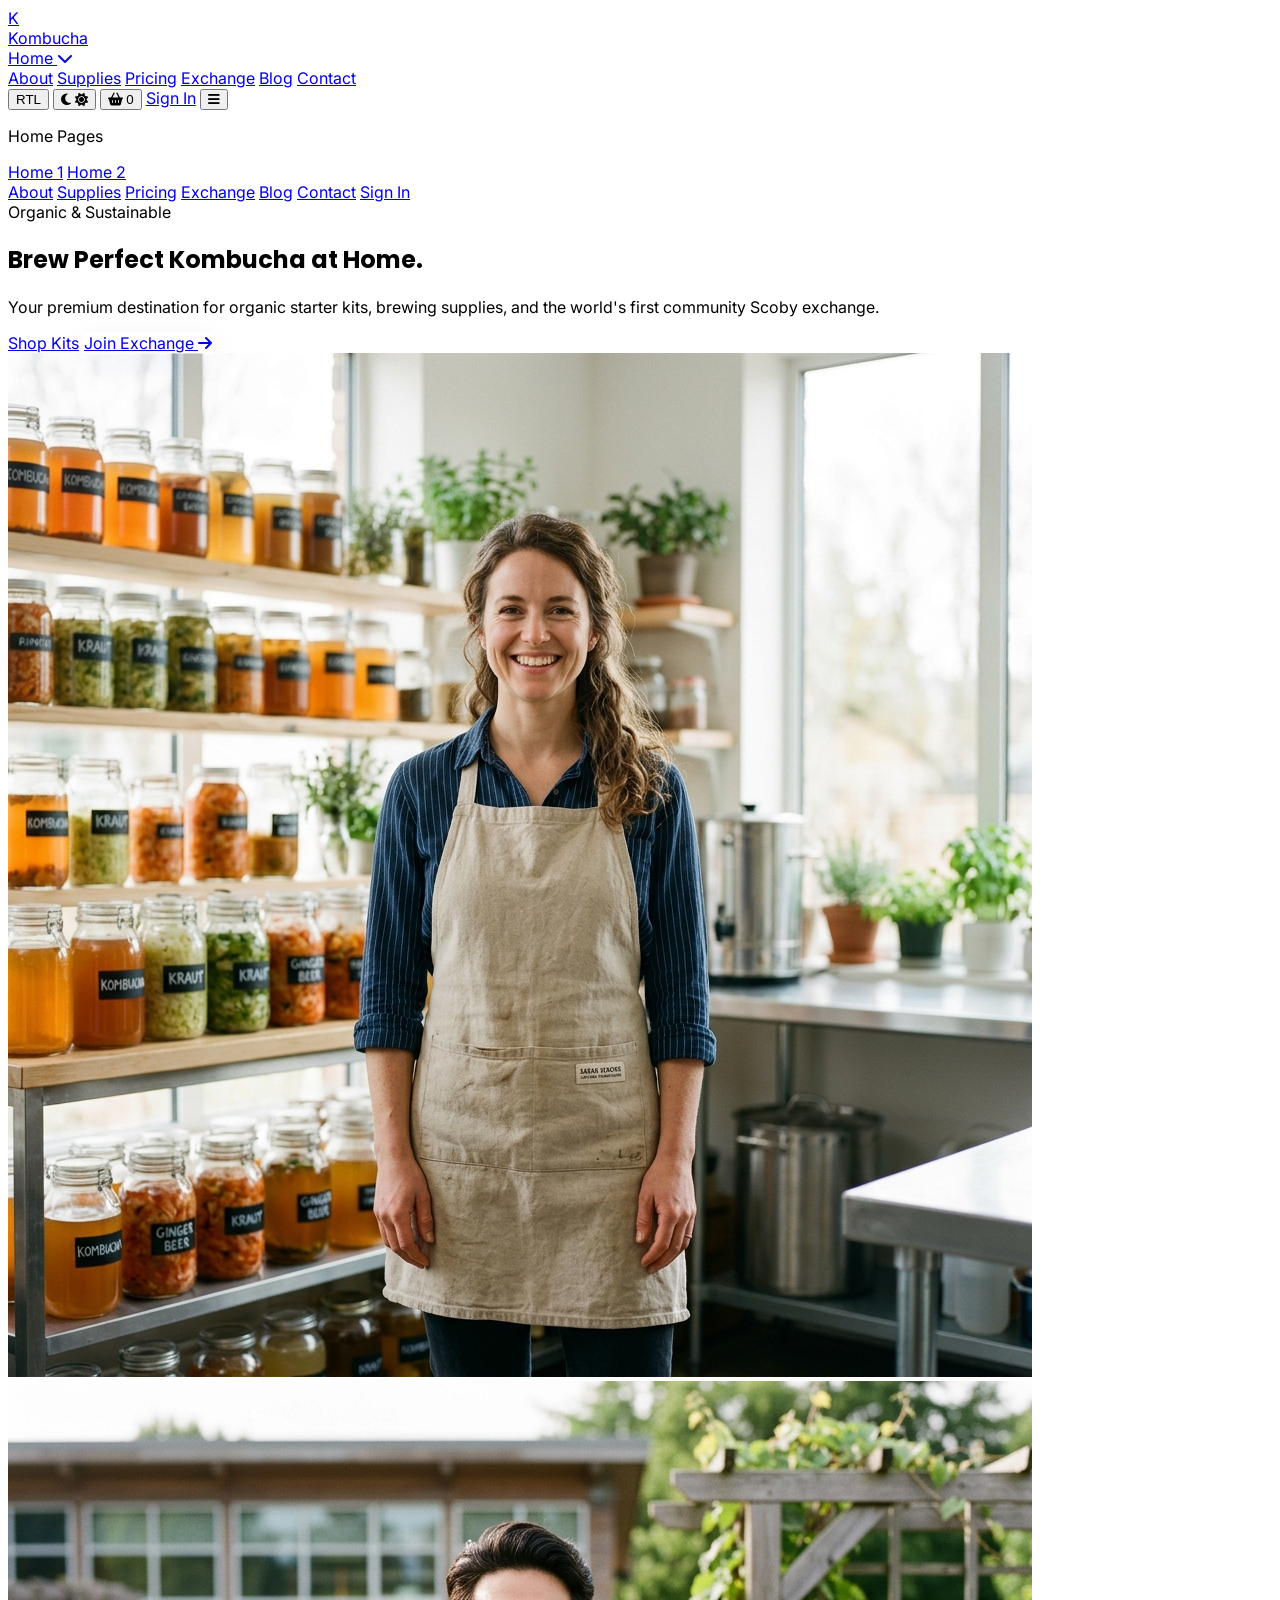
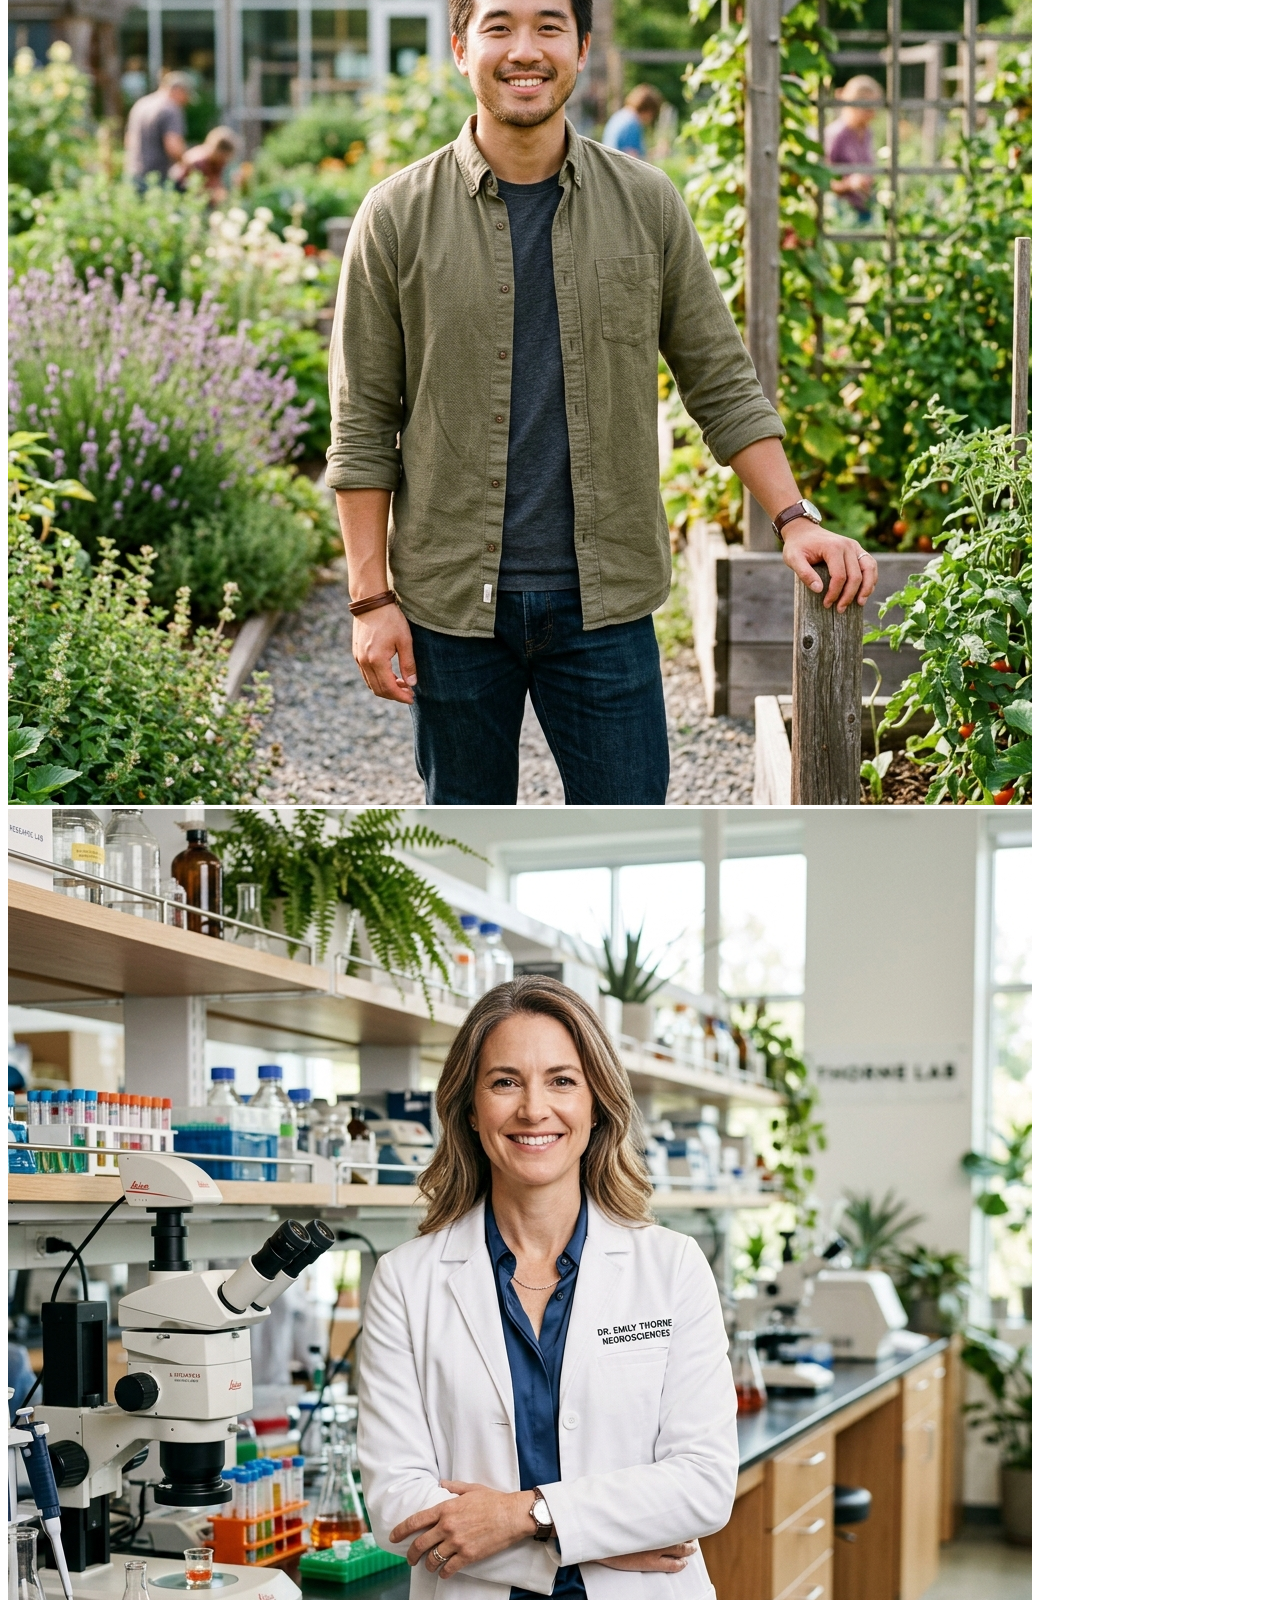
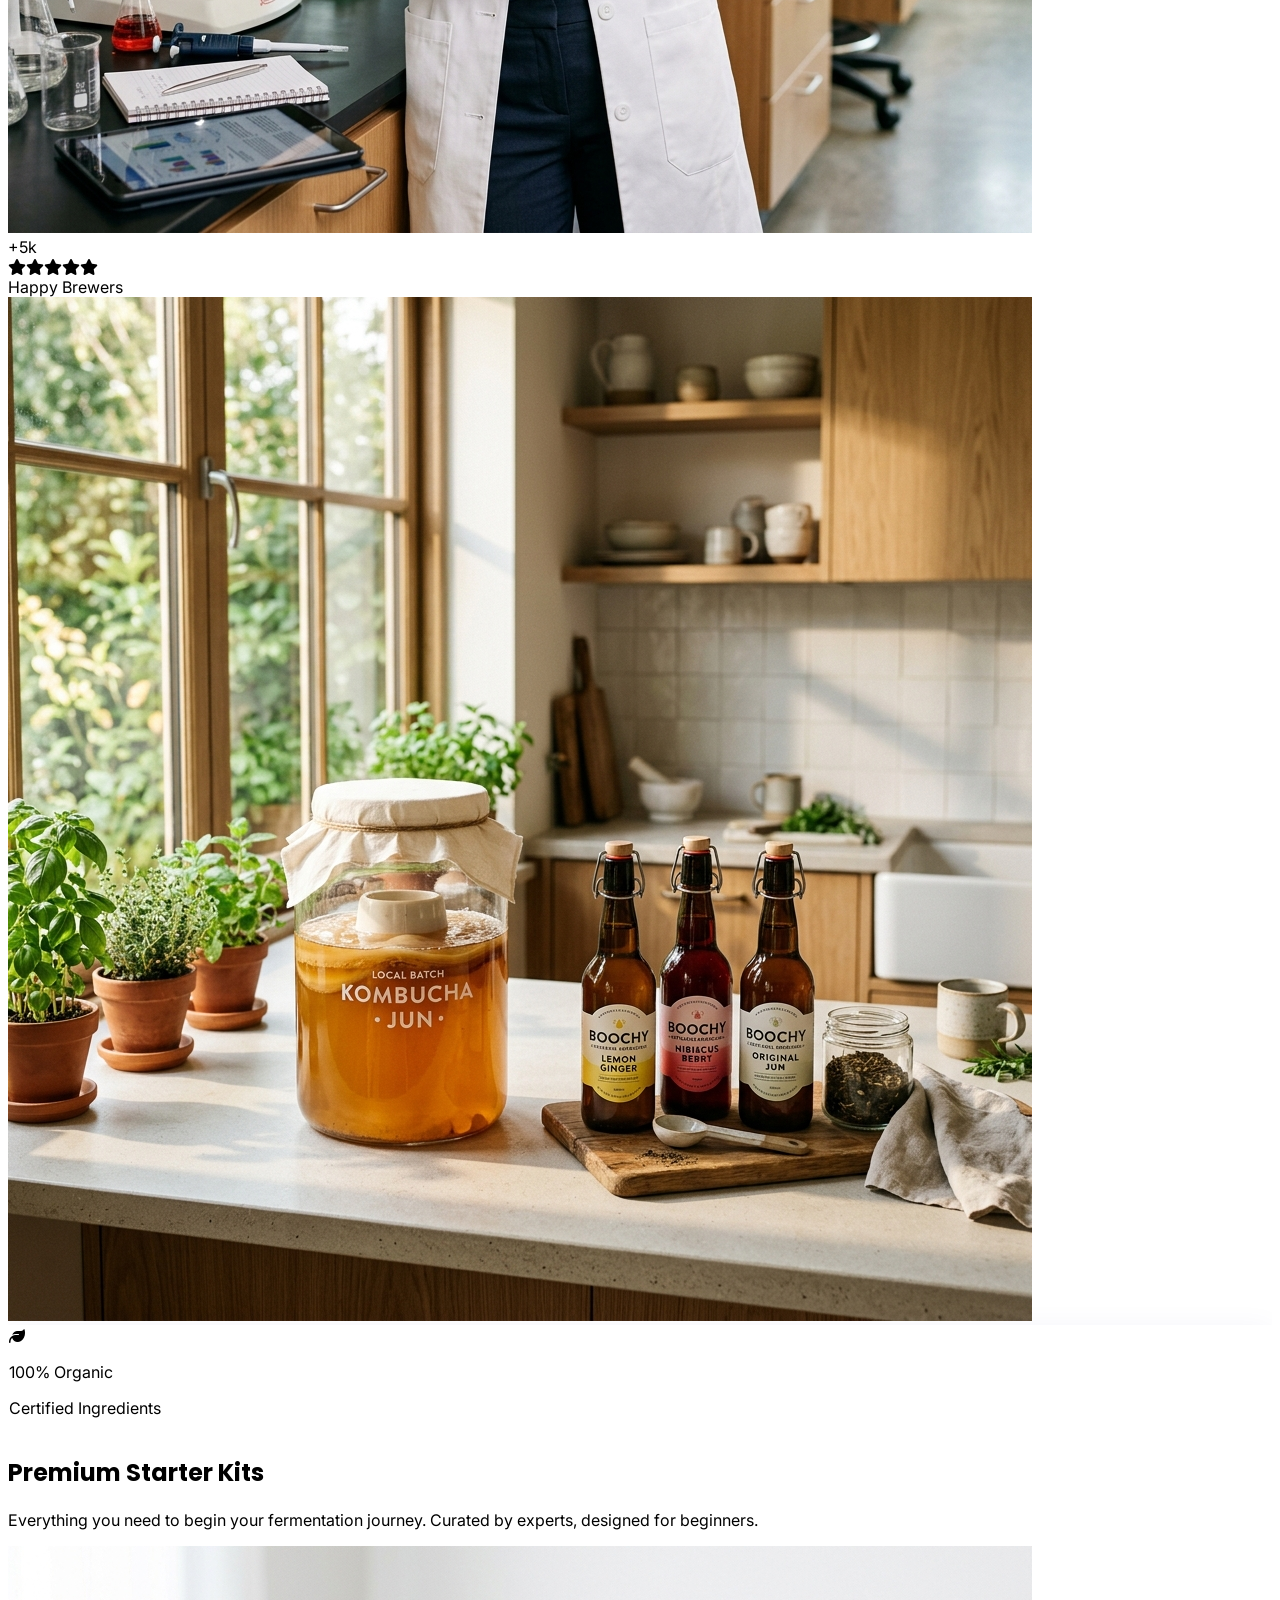
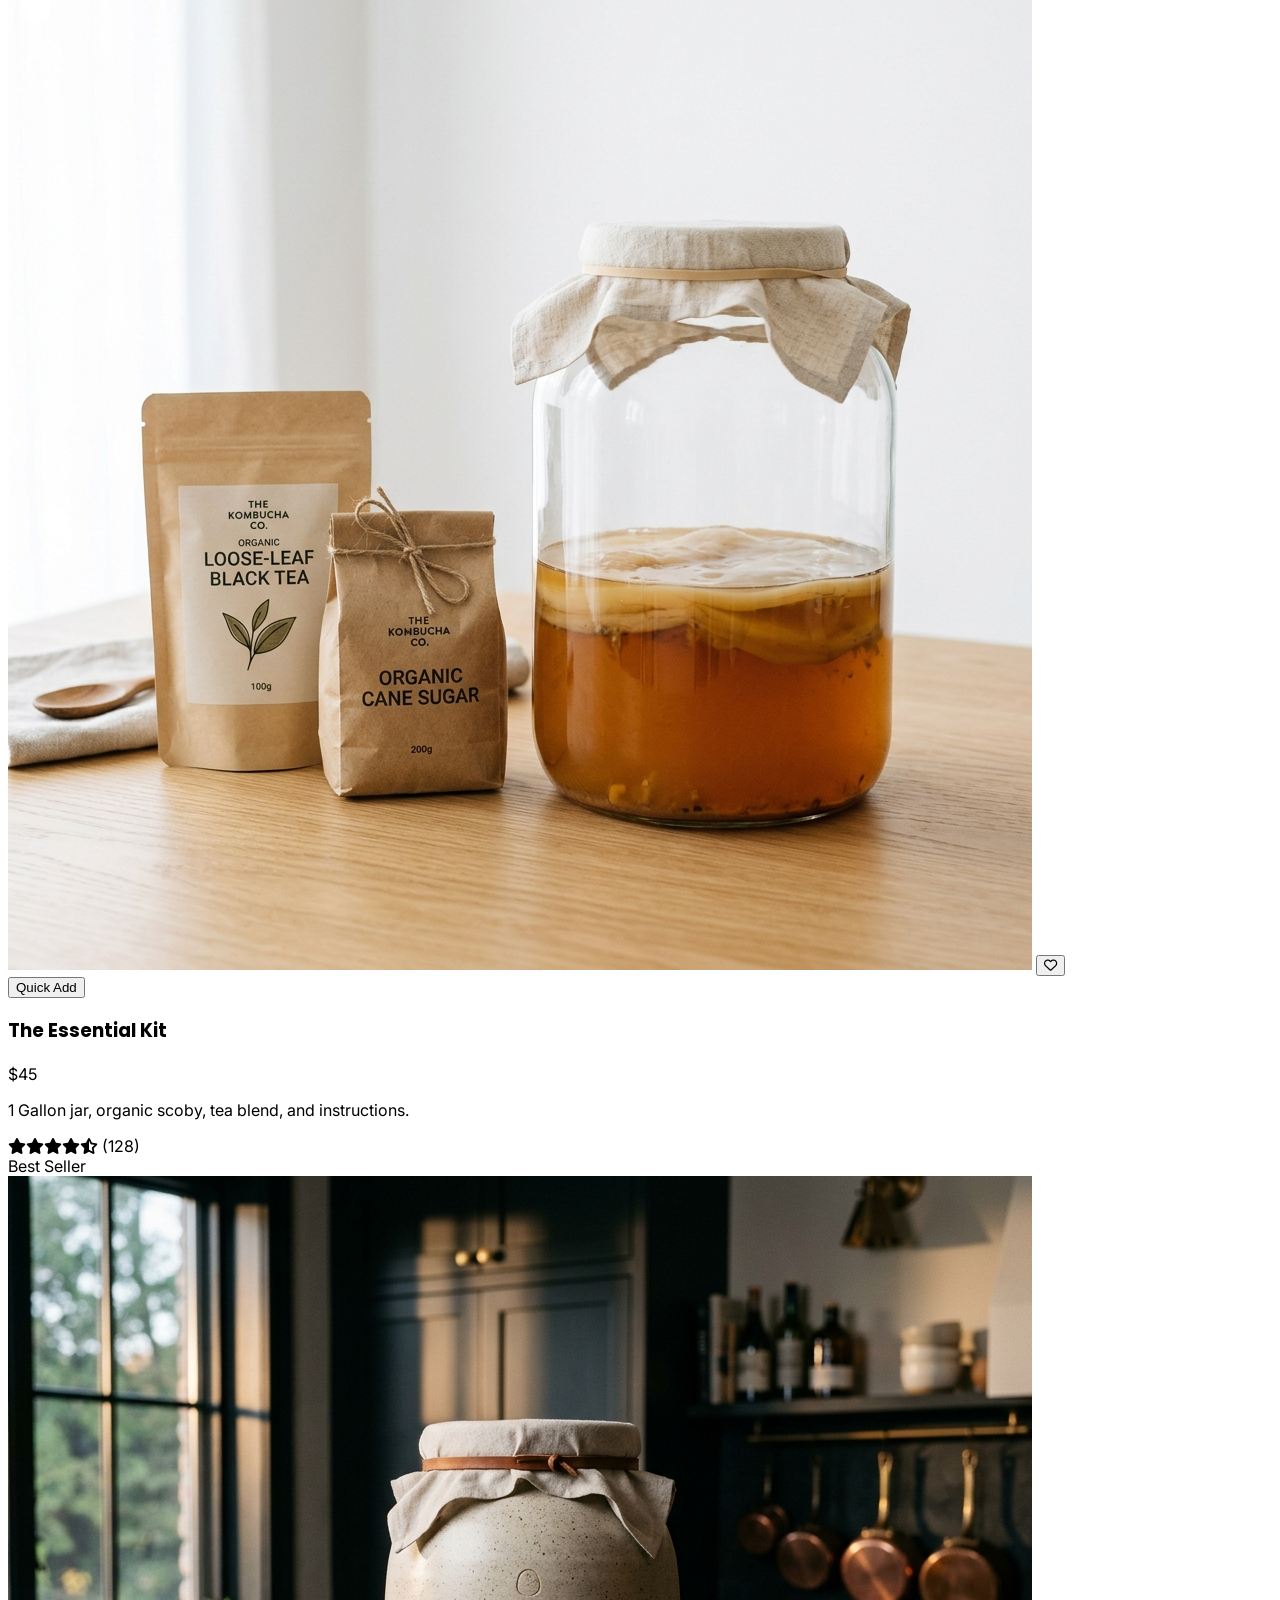
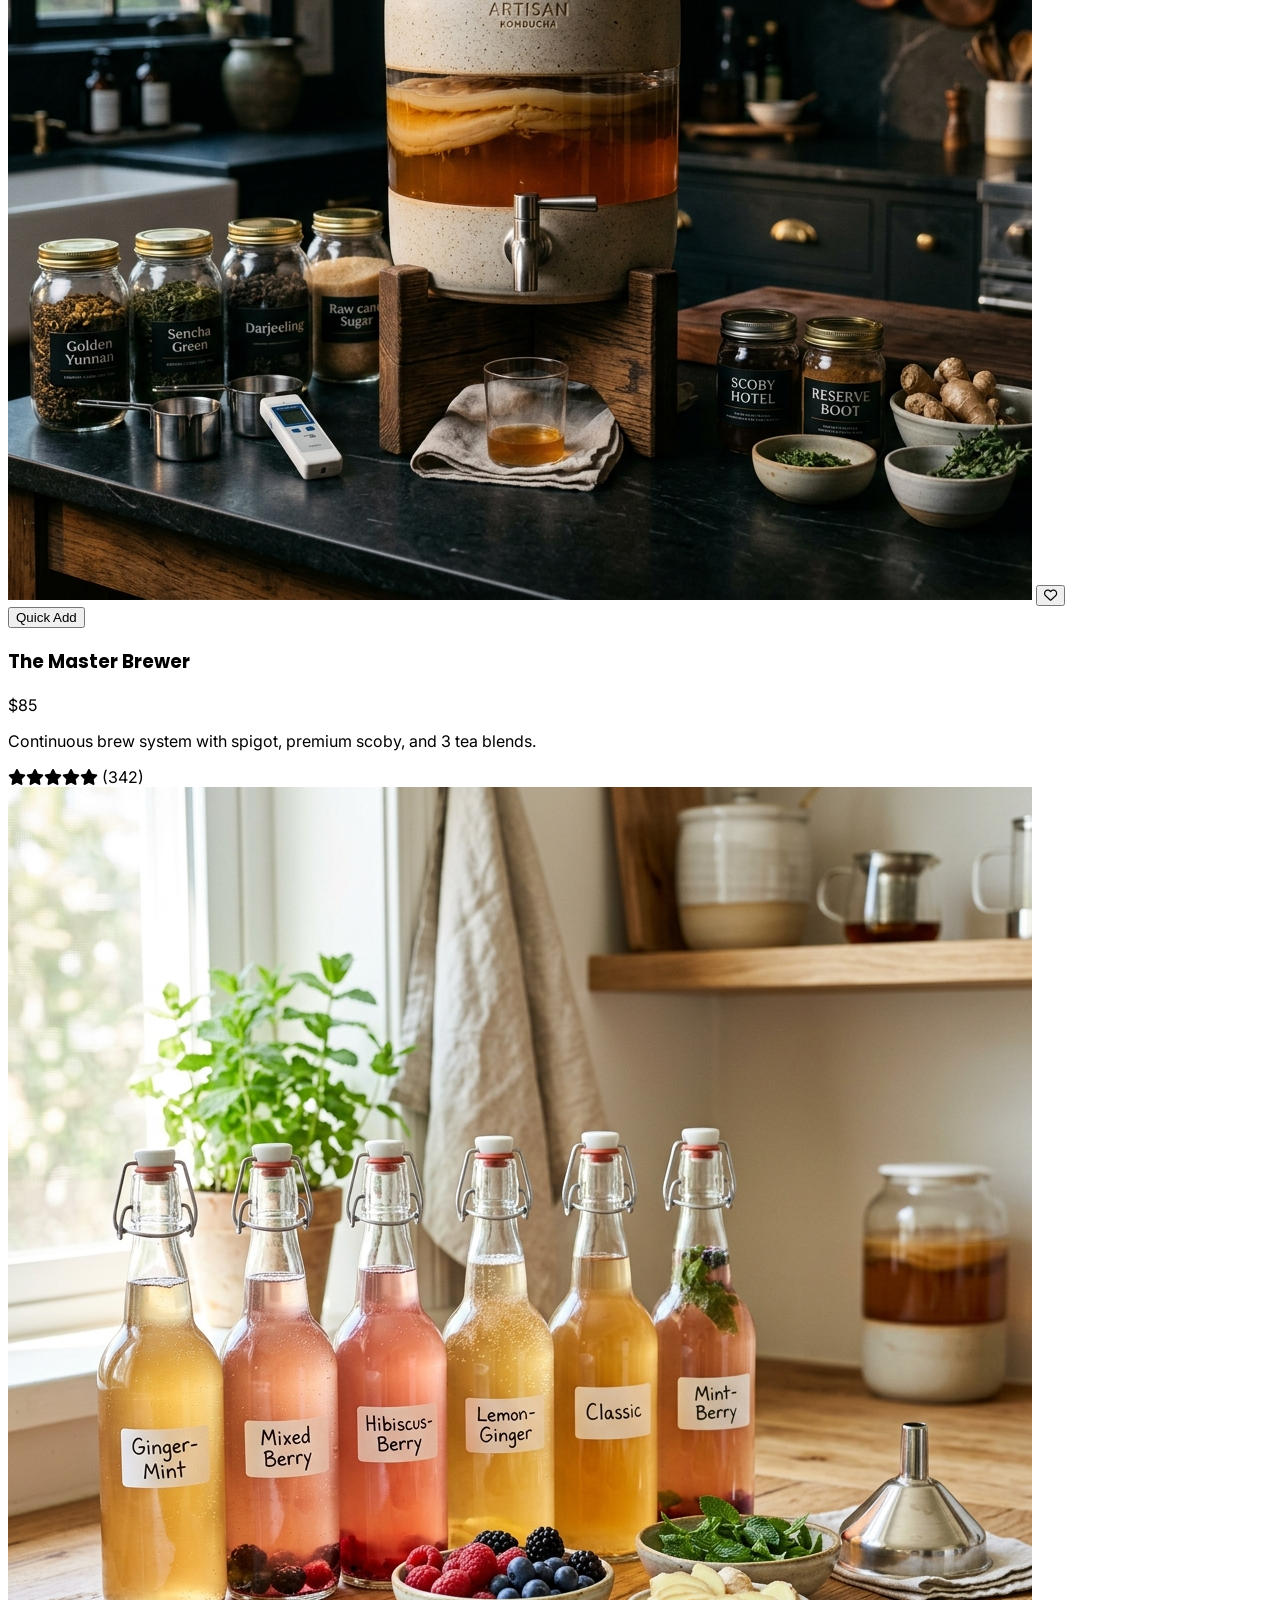
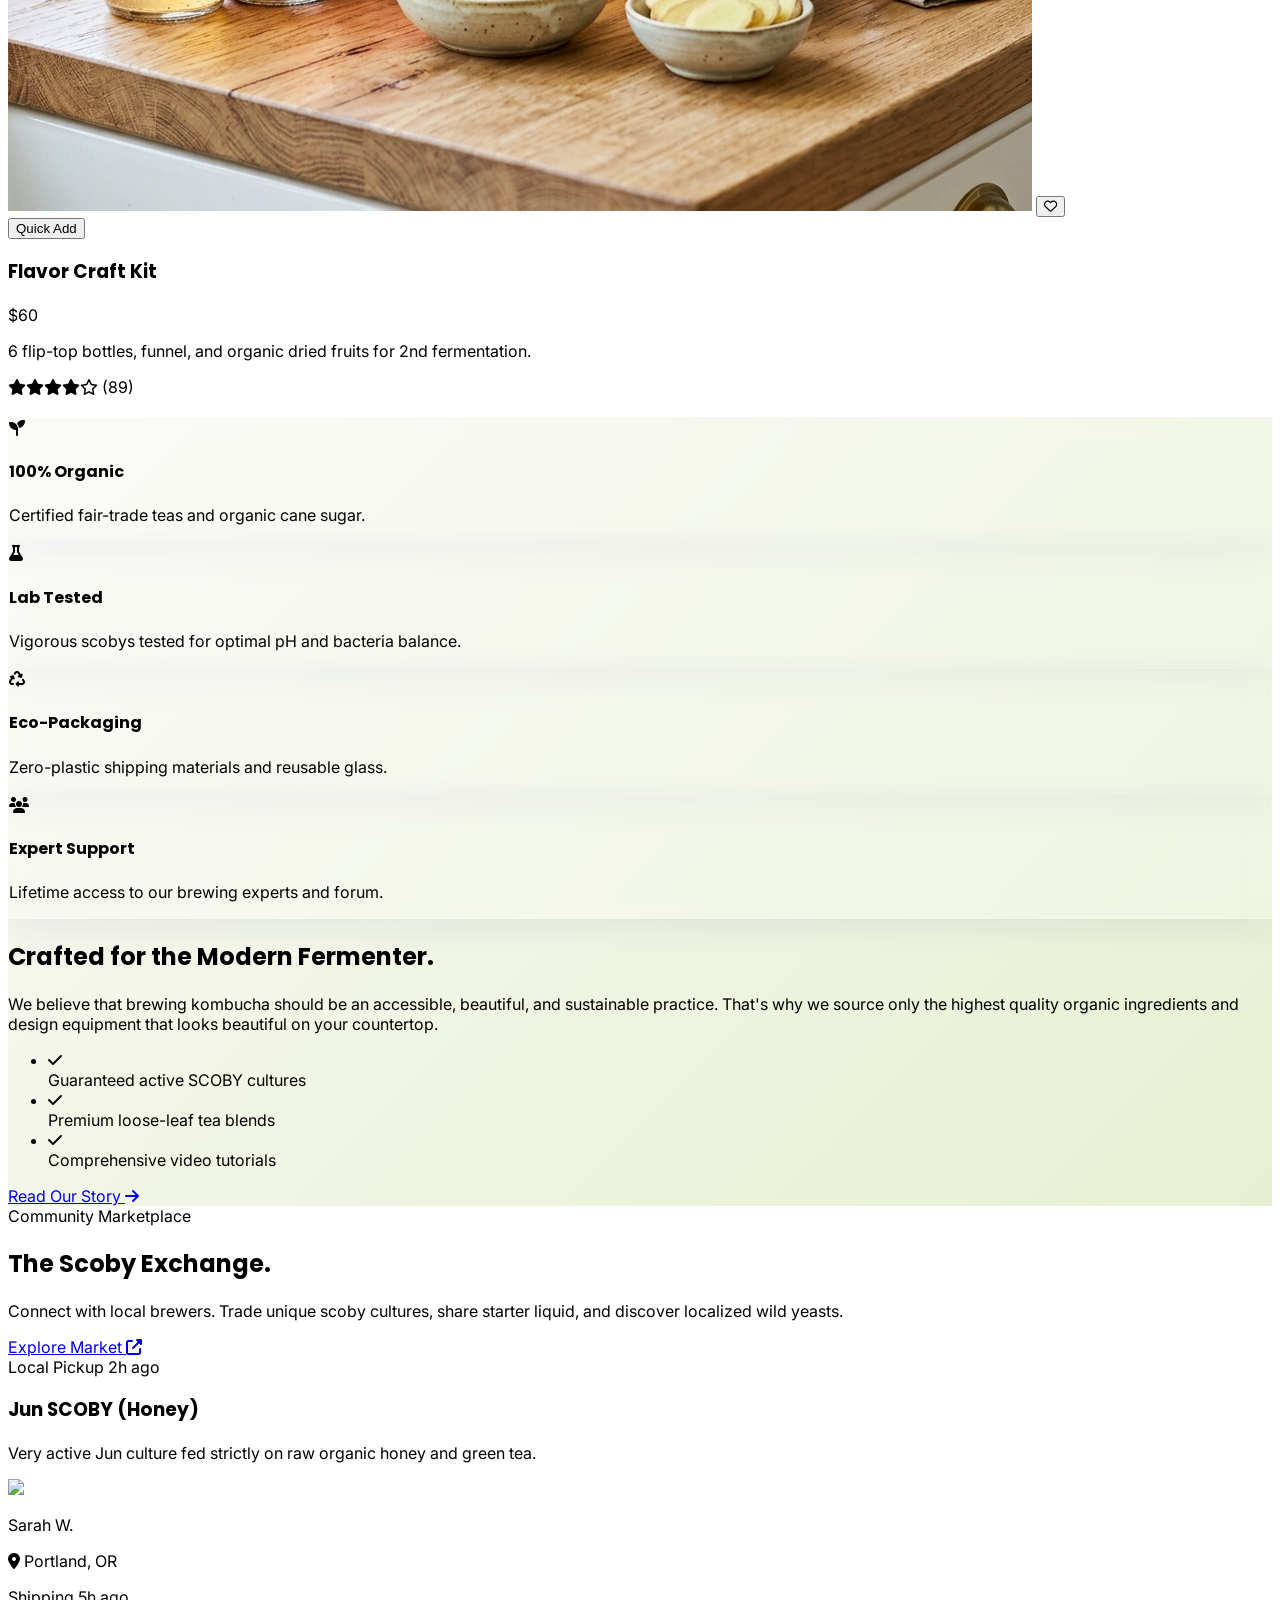
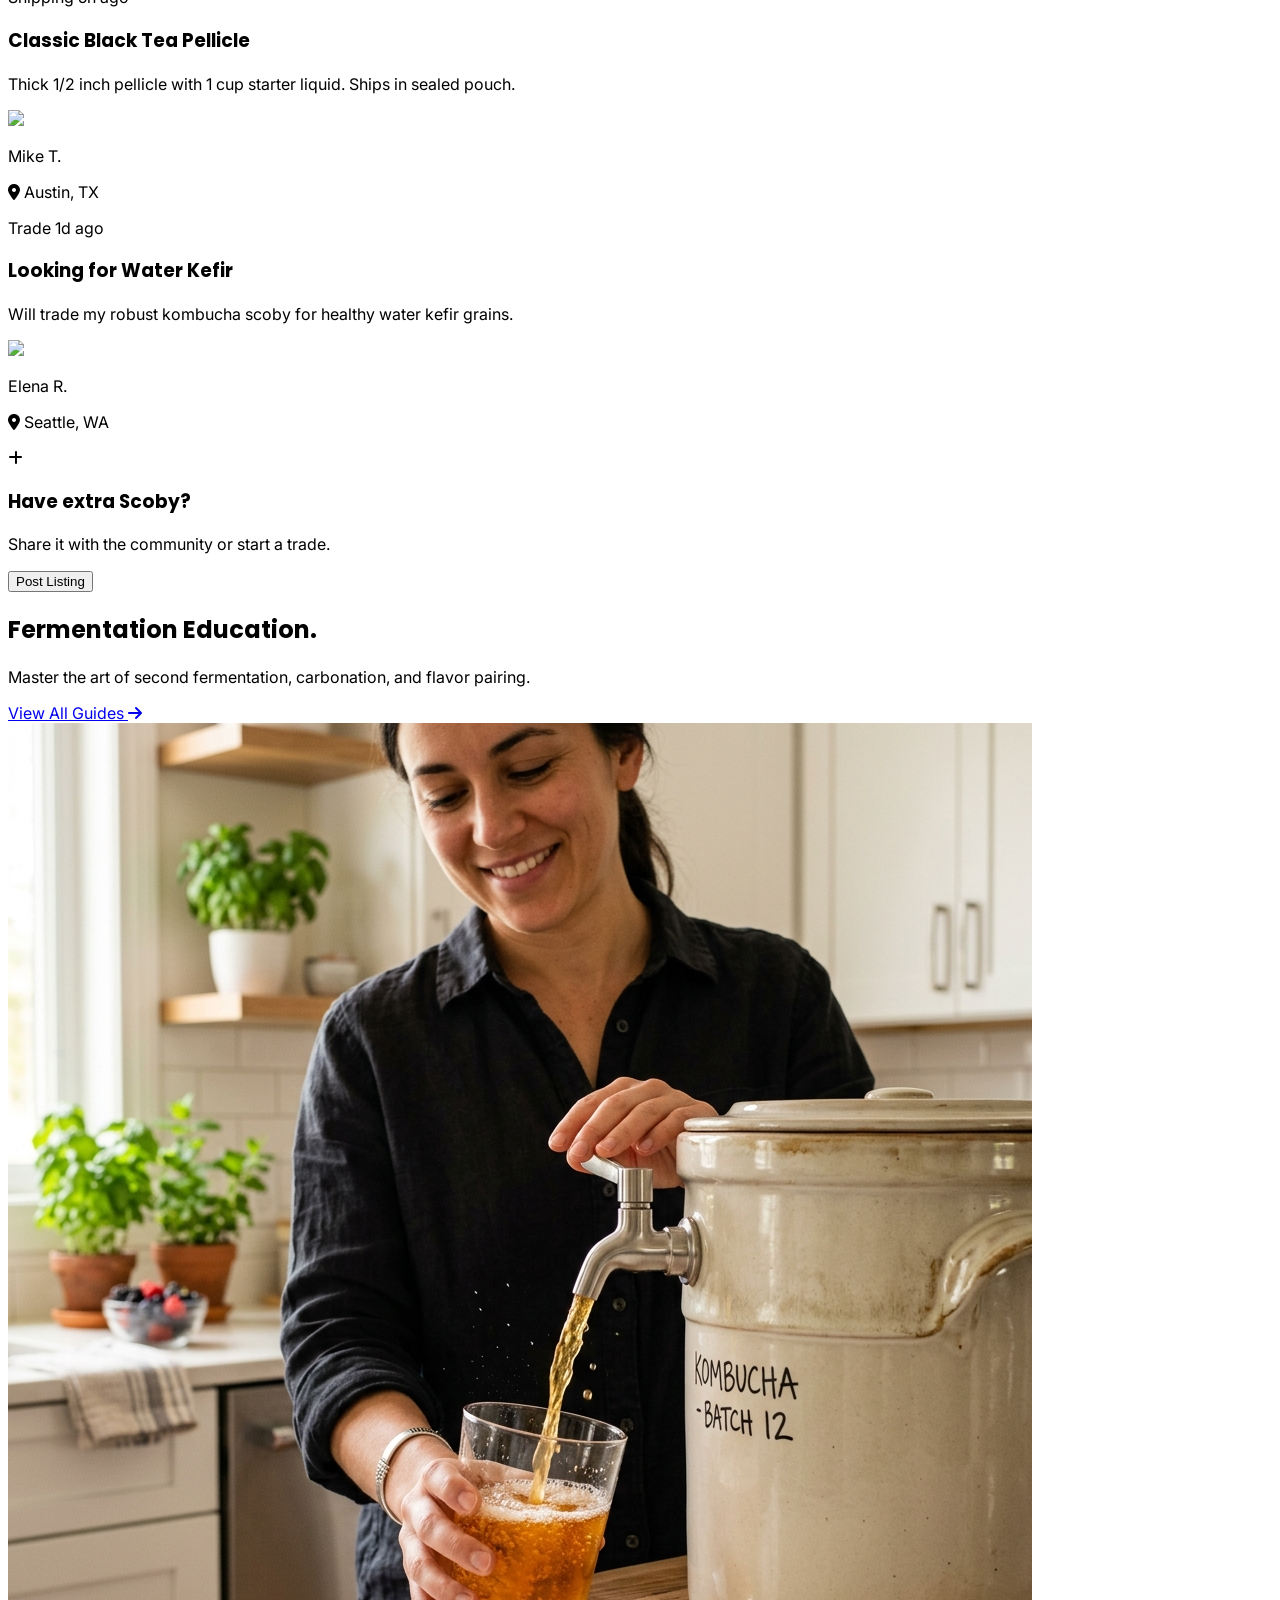
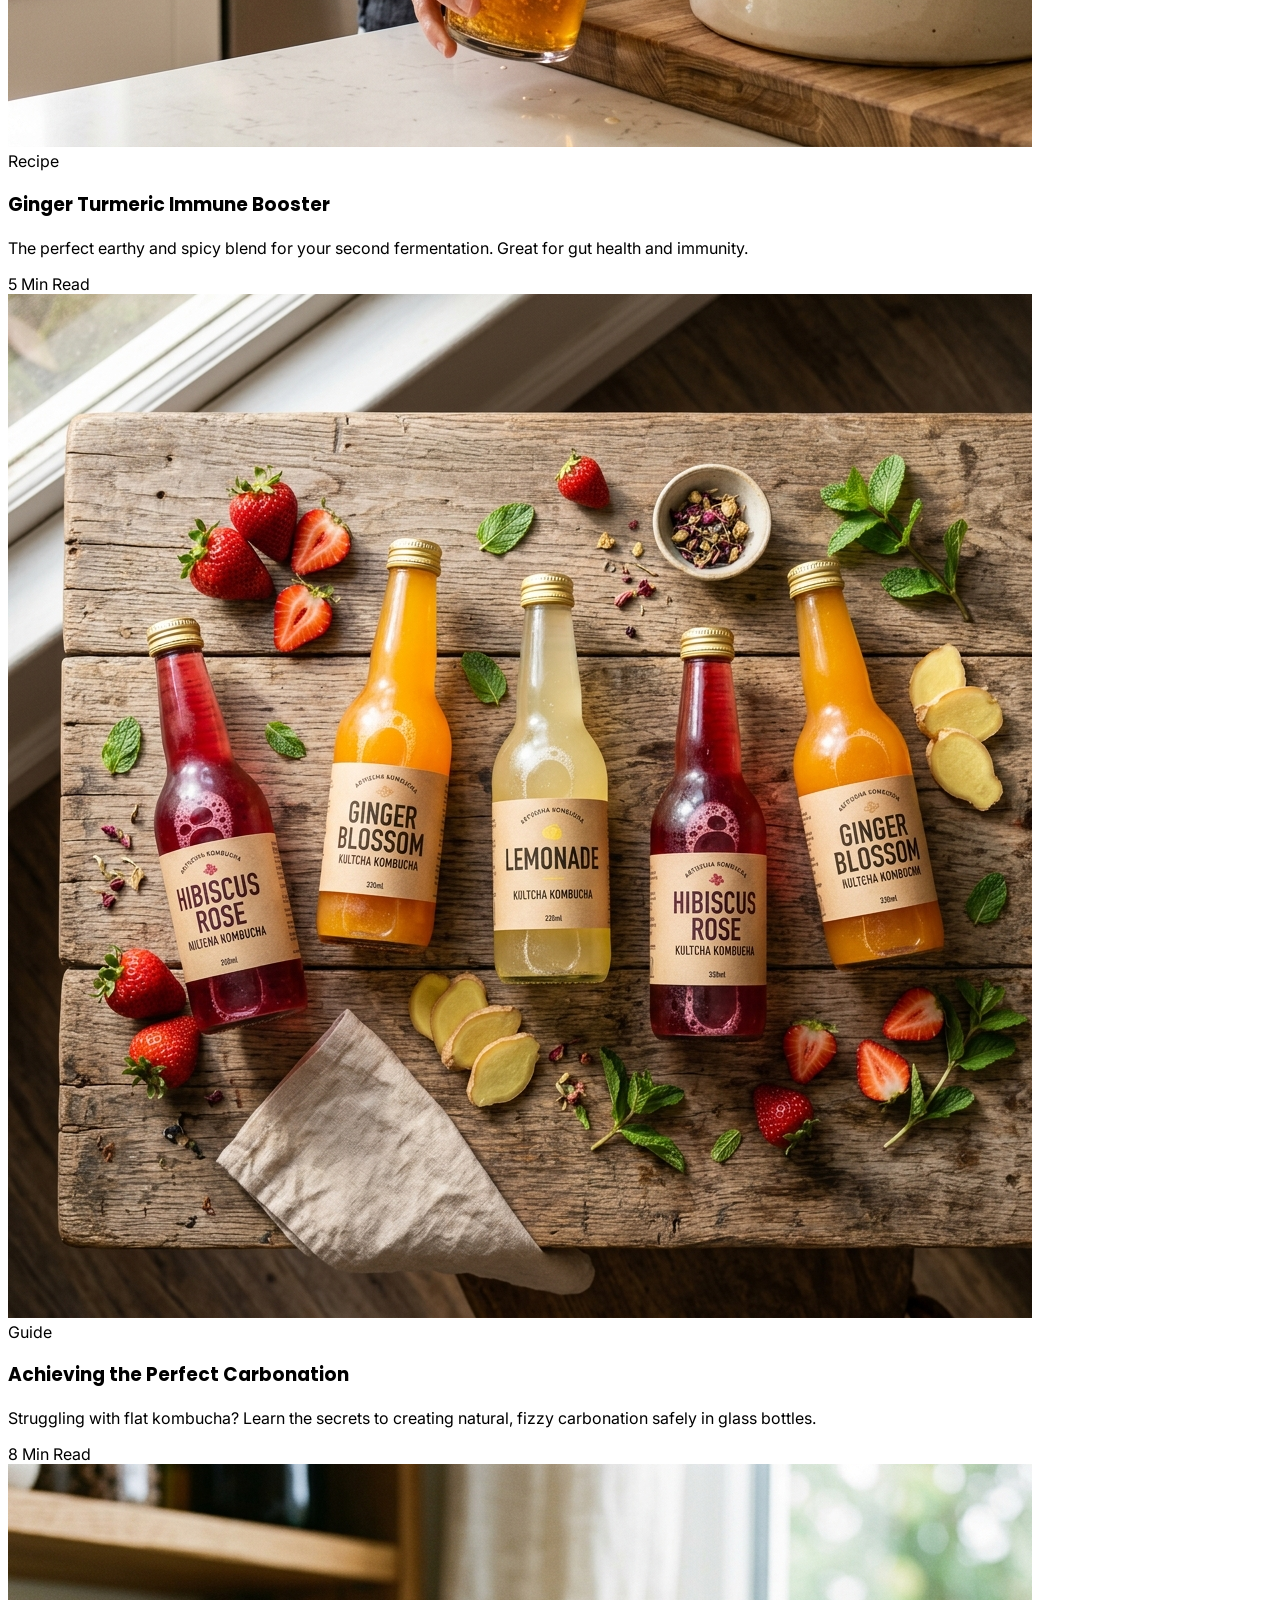
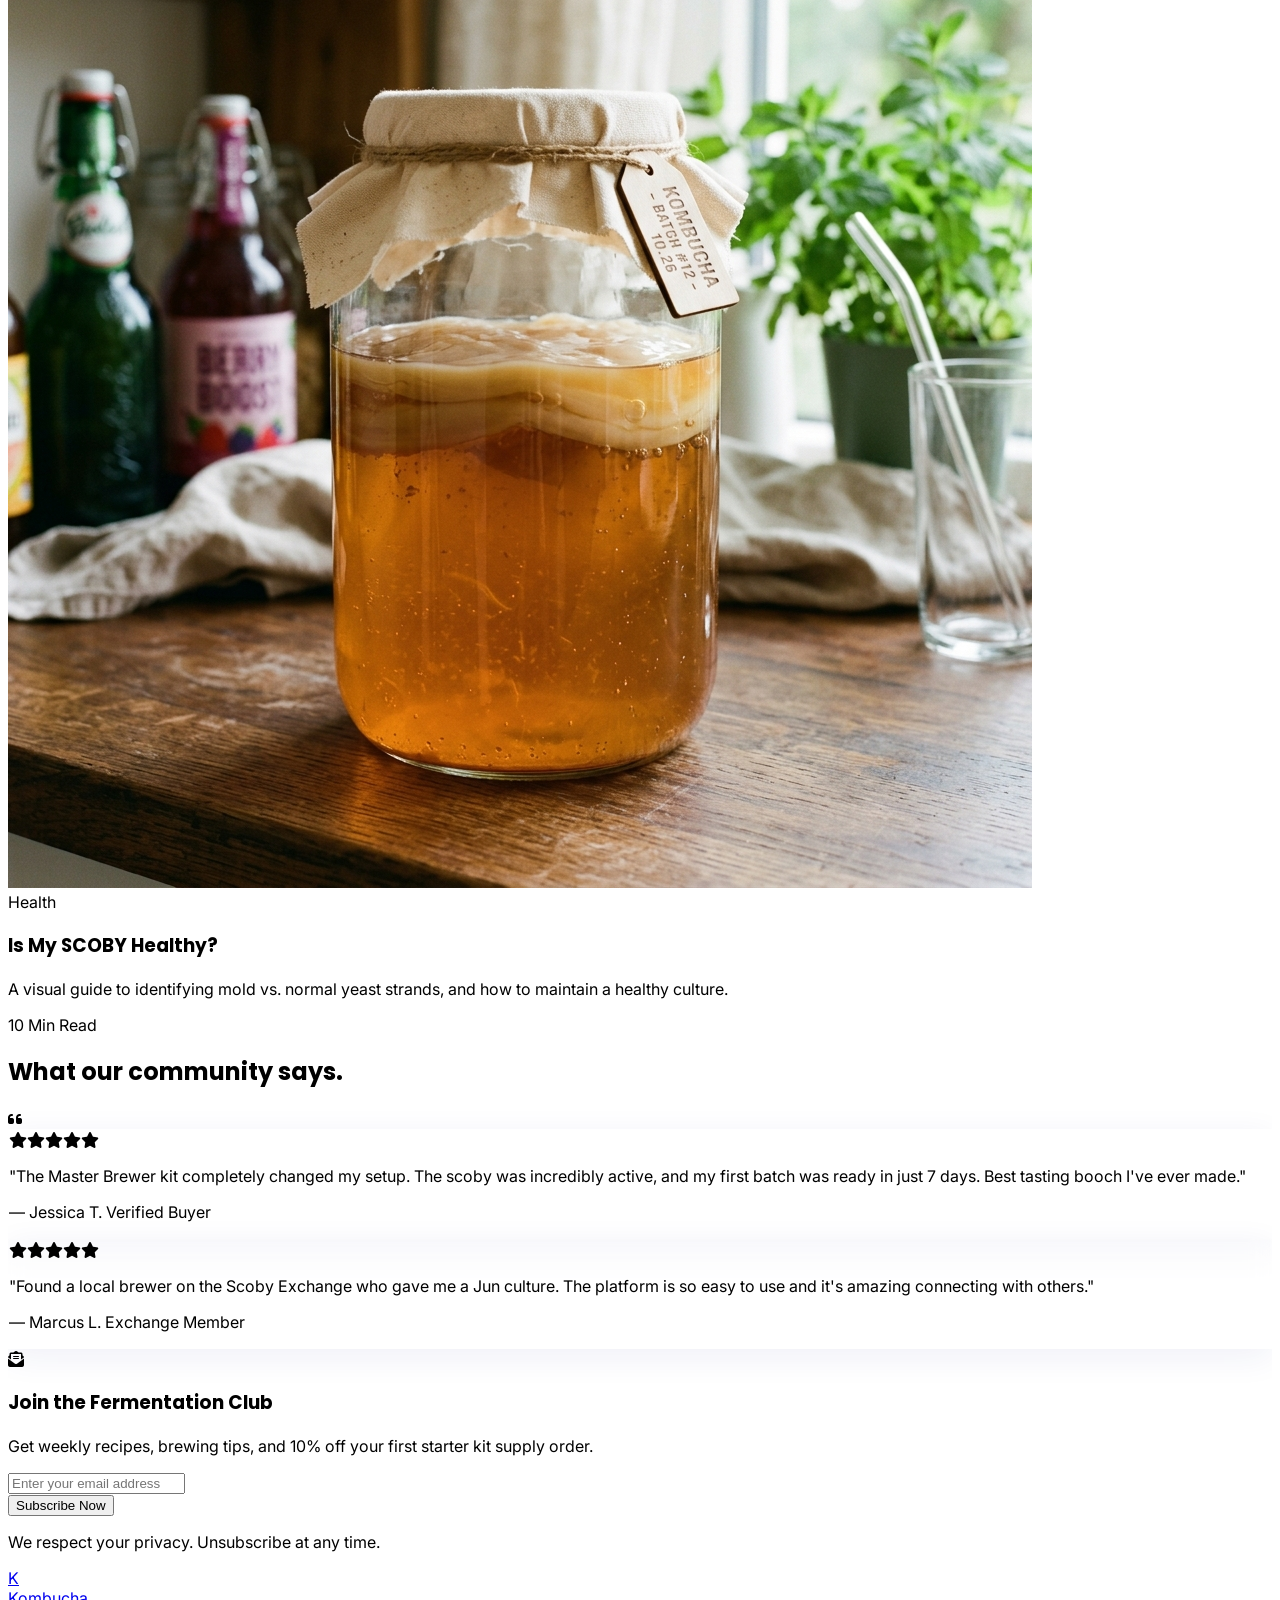
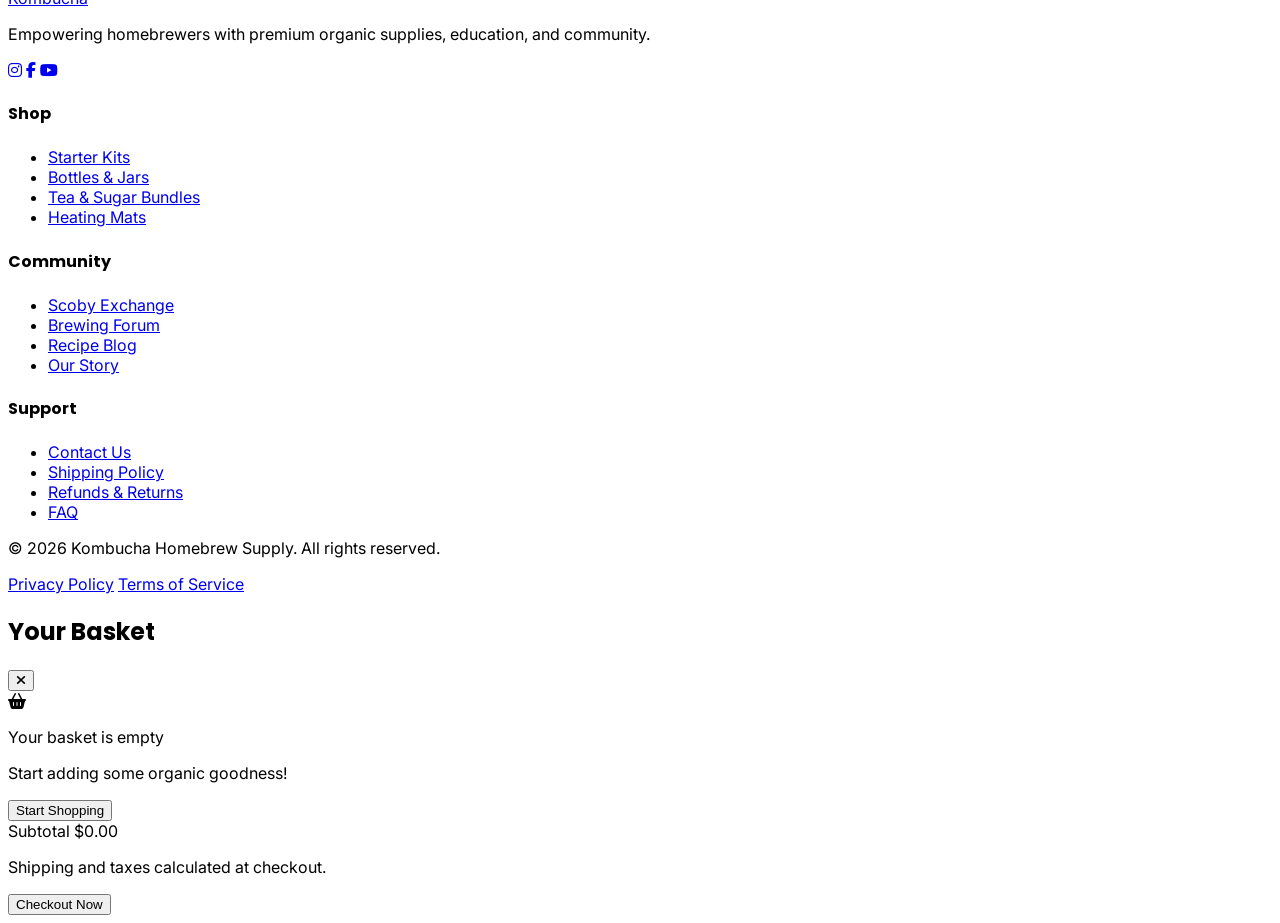
==== commit 3d4624eb: "3" ====
--- a/index.html
+++ b/index.html
@@ -40,7 +40,7 @@
 
     <!-- Header / Navigation -->
     <header id="main-header" class="fixed w-full z-50 transition-all duration-300 bg-transparent py-4">
-        <div class="w-full px-6 md:px-16 lg:px-24 flex justify-between items-center">
+        <div class="w-full px-4 flex justify-between items-center">
             <!-- Logo -->
             <a href="index.html" class="flex items-center gap-2 group">
                 <div class="w-10 h-10 rounded-full bg-matcha flex items-center justify-center text-white font-heading font-bold text-xl group-hover:rotate-12 transition-transform">
@@ -60,7 +60,8 @@
                 </div>
                 <a href="about.html" class="hover:text-matcha transition-colors">About</a>
                 <a href="services.html" class="hover:text-matcha transition-colors">Supplies</a>
-                <a href="pricing.html" class="hover:text-matcha transition-colors">Exchange</a>
+                <a href="pricing.html" class="hover:text-matcha transition-colors">Pricing</a>
+                <a href="exchange.html" class="hover:text-matcha transition-colors">Exchange</a>
                 <a href="blog.html" class="hover:text-matcha transition-colors">Blog</a>
                 <a href="contact.html" class="hover:text-matcha transition-colors">Contact</a>
             </nav>
@@ -97,7 +98,8 @@
                 </div>
                 <a href="about.html" class="hover:text-matcha font-medium transition-colors">About</a>
                 <a href="services.html" class="hover:text-matcha font-medium transition-colors">Supplies</a>
-                <a href="pricing.html" class="hover:text-matcha font-medium transition-colors">Exchange</a>
+                <a href="pricing.html" class="hover:text-matcha font-medium transition-colors">Pricing</a>
+                <a href="exchange.html" class="hover:text-matcha font-medium transition-colors">Exchange</a>
                 <a href="blog.html" class="hover:text-matcha font-medium transition-colors">Blog</a>
                 <a href="contact.html" class="hover:text-matcha font-medium transition-colors">Contact</a>
                 <a href="auth.html" class="inline-block text-center px-6 py-2 rounded-full bg-matcha text-white font-medium">Sign In</a>
@@ -123,7 +125,7 @@
                     </p>
                     <div class="flex flex-wrap gap-4">
                         <a href="#starter-kits" class="px-8 py-4 rounded-full bg-matcha text-white font-semibold hover:bg-[#88a846] transition-all shadow-lg hover:shadow-xl hover:-translate-y-1">Shop Kits</a>
-                        <a href="pricing.html" class="px-8 py-4 rounded-full glass border border-gray-300 dark:border-gray-600 font-semibold hover:bg-gray-50 dark:hover:bg-gray-800 transition-all flex items-center gap-2">
+                        <a href="exchange.html" class="px-8 py-4 rounded-full glass border border-gray-300 dark:border-gray-600 font-semibold hover:bg-gray-50 dark:hover:bg-gray-800 transition-all flex items-center gap-2">
                             <span>Join Exchange</span> <i class="fas fa-arrow-right text-sm"></i>
                         </a>
                     </div>
@@ -328,7 +330,7 @@
                         <h2 class="text-3xl md:text-5xl font-heading font-bold mb-4">The Scoby Exchange.</h2>
                         <p class="text-gray-400 text-lg">Connect with local brewers. Trade unique scoby cultures, share starter liquid, and discover localized wild yeasts.</p>
                     </div>
-                    <a href="pricing.html" class="mt-6 md:mt-0 px-6 py-3 rounded-full bg-white/10 hover:bg-white/20 backdrop-blur-md transition-colors font-medium border border-white/20 flex items-center gap-2">
+                    <a href="exchange.html" class="mt-6 md:mt-0 px-6 py-3 rounded-full bg-white/10 hover:bg-white/20 backdrop-blur-md transition-colors font-medium border border-white/20 flex items-center gap-2">
                         Explore Market <i class="fas fa-external-link-alt text-sm"></i>
                     </a>
                 </div>
@@ -525,7 +527,7 @@
                     <p class="text-gray-400 text-sm mb-6 leading-relaxed">Empowering homebrewers with premium organic supplies, education, and community.</p>
                     <div class="flex gap-4">
                         <a href="#" class="w-10 h-10 rounded-full bg-white/10 flex items-center justify-center hover:bg-matcha hover:text-white transition-colors"><i class="fab fa-instagram"></i></a>
-                        <a href="#" class="w-10 h-10 rounded-full bg-white/10 flex items-center justify-center hover:bg-matcha hover:text-white transition-colors"><i class="fab fa-pinterest"></i></a>
+                        <a href="#" class="w-10 h-10 rounded-full bg-white/10 flex items-center justify-center hover:bg-matcha hover:text-white transition-colors"><i class="fab fa-facebook-f"></i></a>
                         <a href="#" class="w-10 h-10 rounded-full bg-white/10 flex items-center justify-center hover:bg-matcha hover:text-white transition-colors"><i class="fab fa-youtube"></i></a>
                     </div>
                 </div>
@@ -545,7 +547,7 @@
                 <div>
                     <h4 class="font-bold mb-6 uppercase text-sm tracking-wider">Community</h4>
                     <ul class="space-y-3 text-gray-400 text-sm">
-                        <li><a href="pricing.html" class="hover:text-matcha transition-colors">Scoby Exchange</a></li>
+                        <li><a href="exchange.html" class="hover:text-matcha transition-colors">Scoby Exchange</a></li>
                         <li><a href="blog.html" class="hover:text-matcha transition-colors">Brewing Forum</a></li>
                         <li><a href="blog.html" class="hover:text-matcha transition-colors">Recipe Blog</a></li>
                         <li><a href="about.html" class="hover:text-matcha transition-colors">Our Story</a></li>
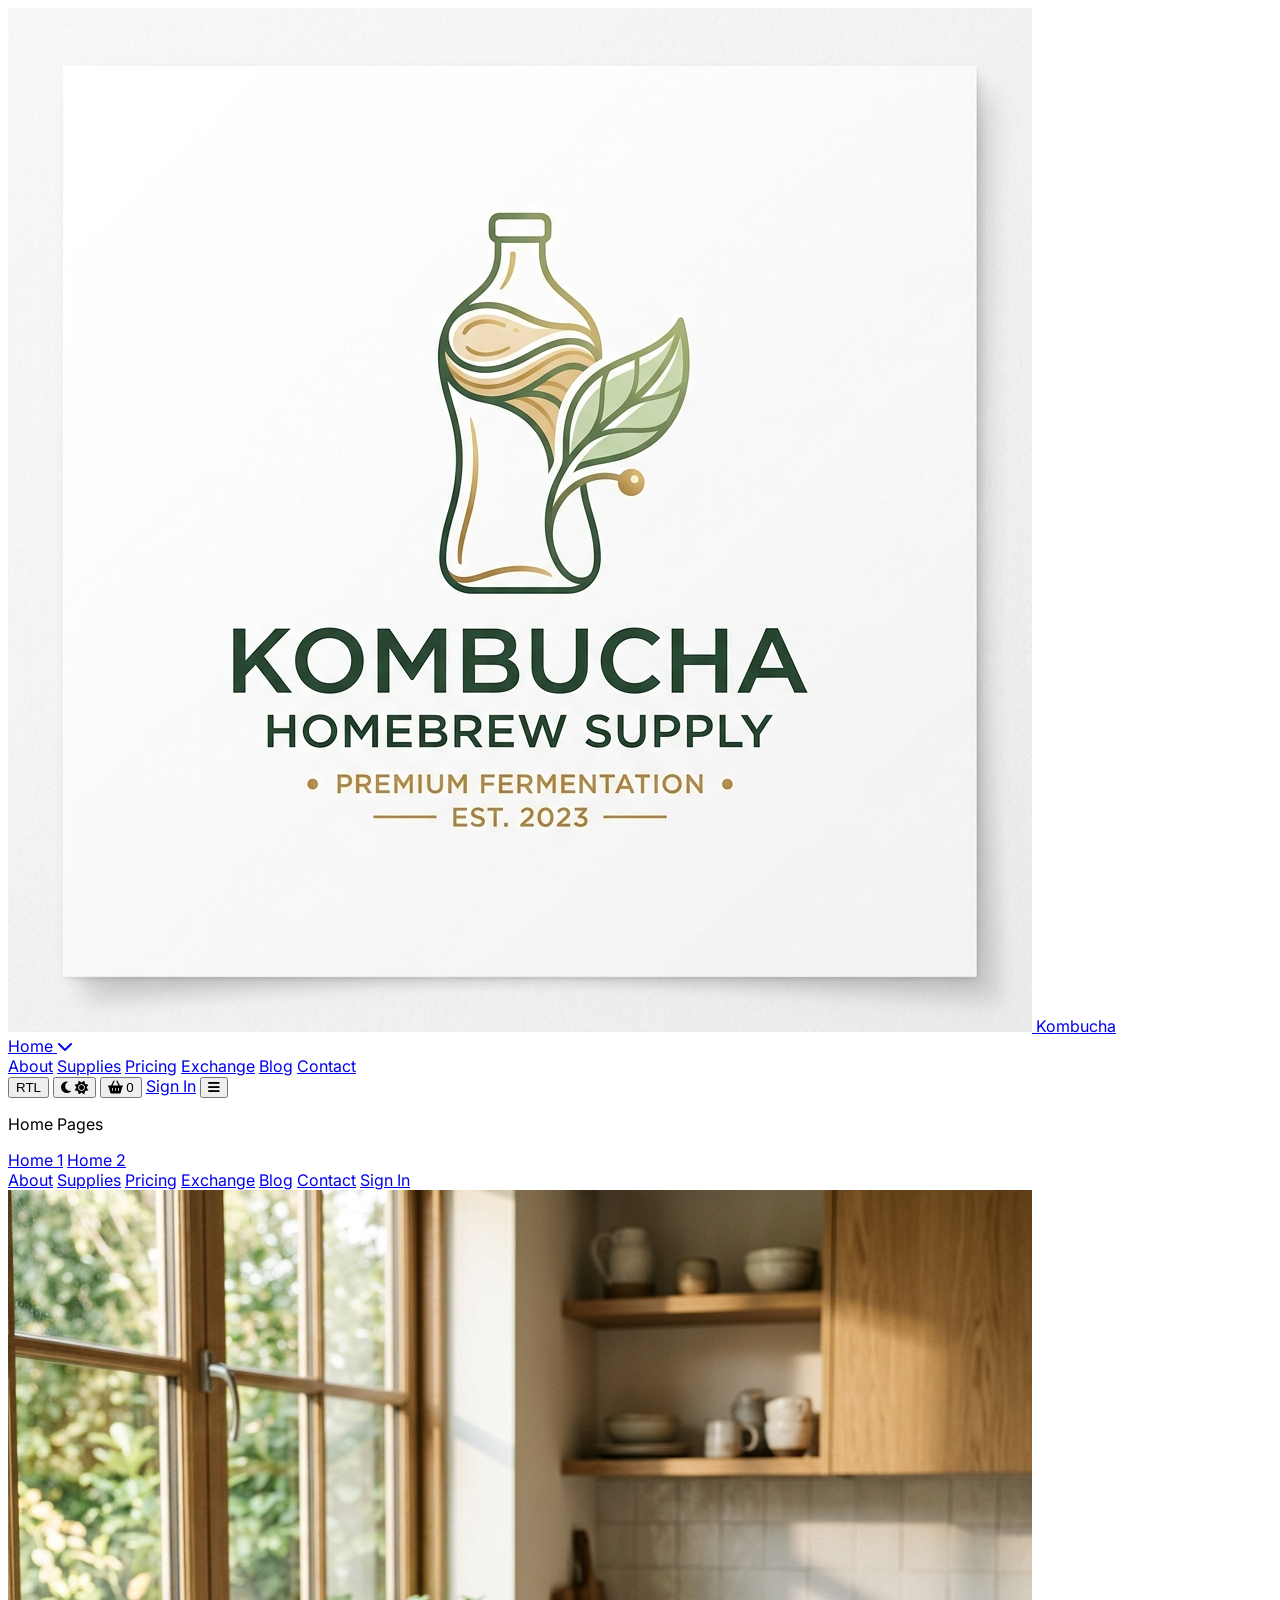
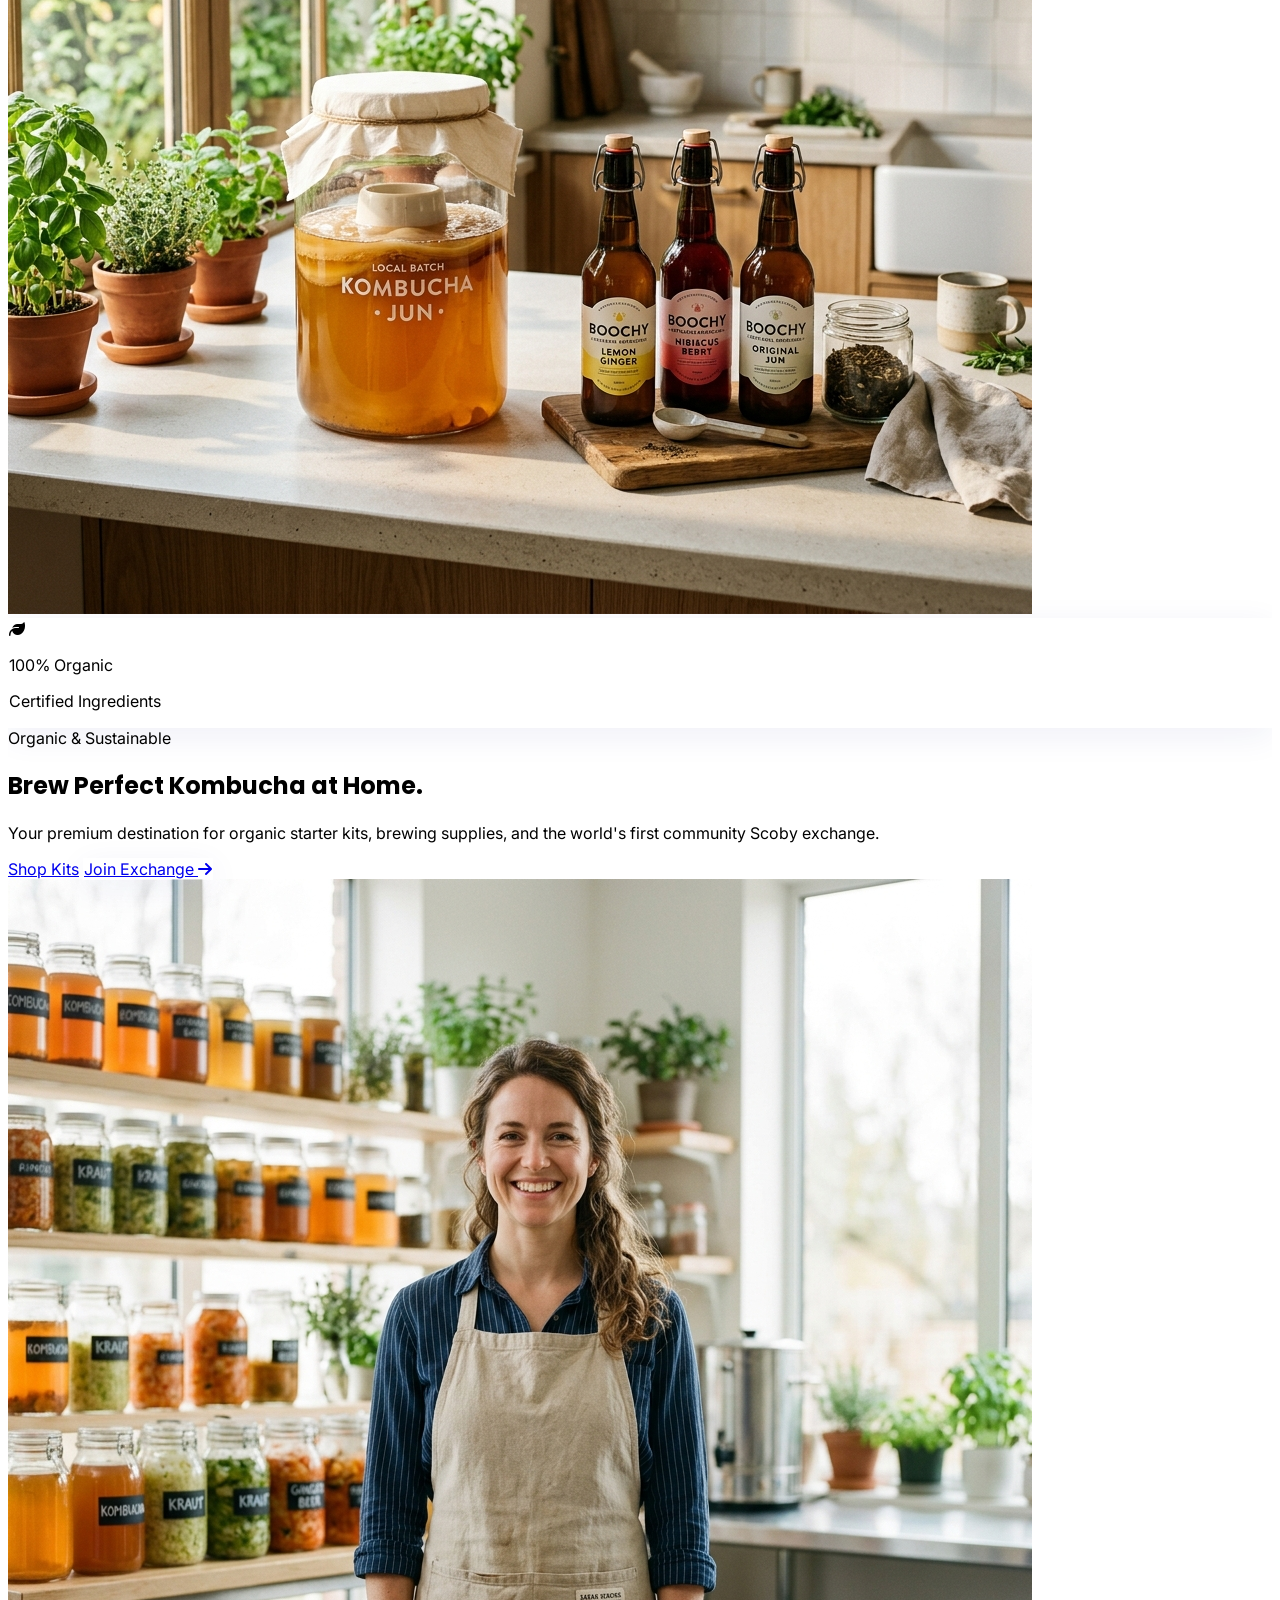
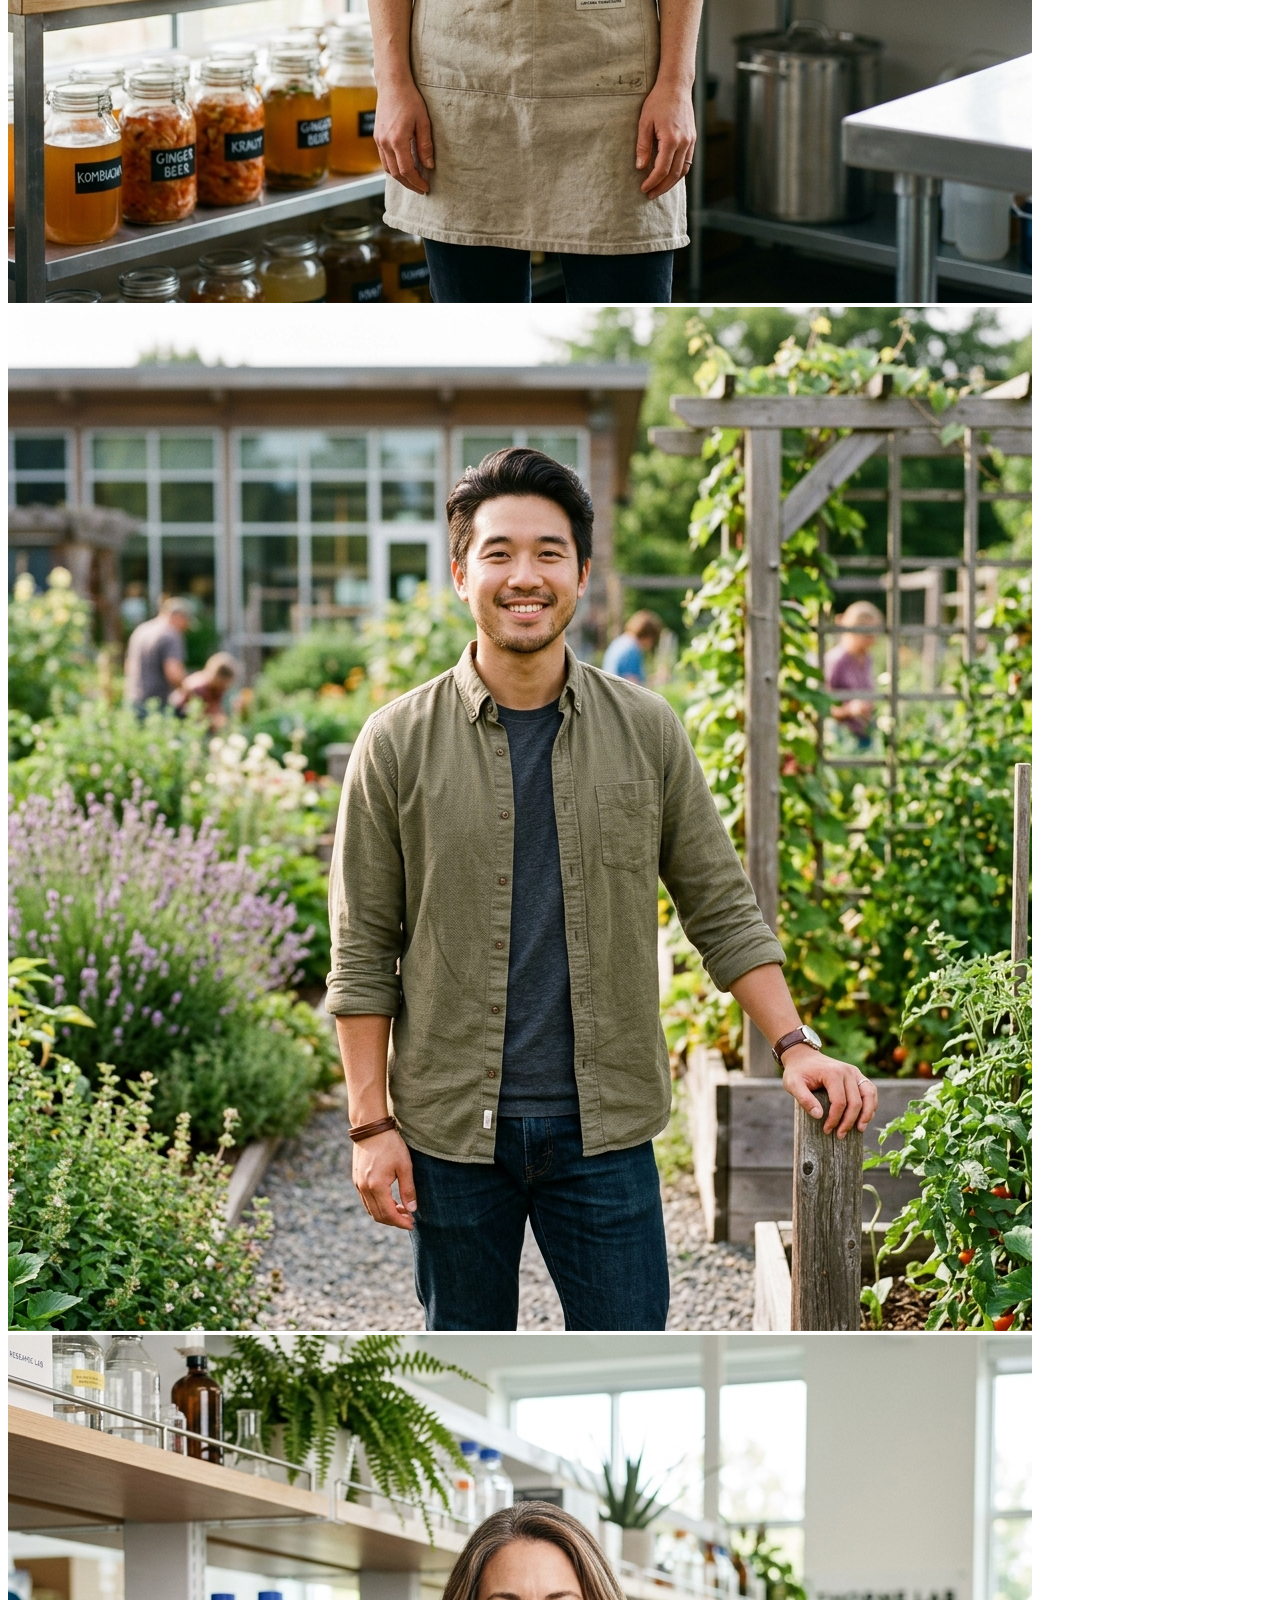
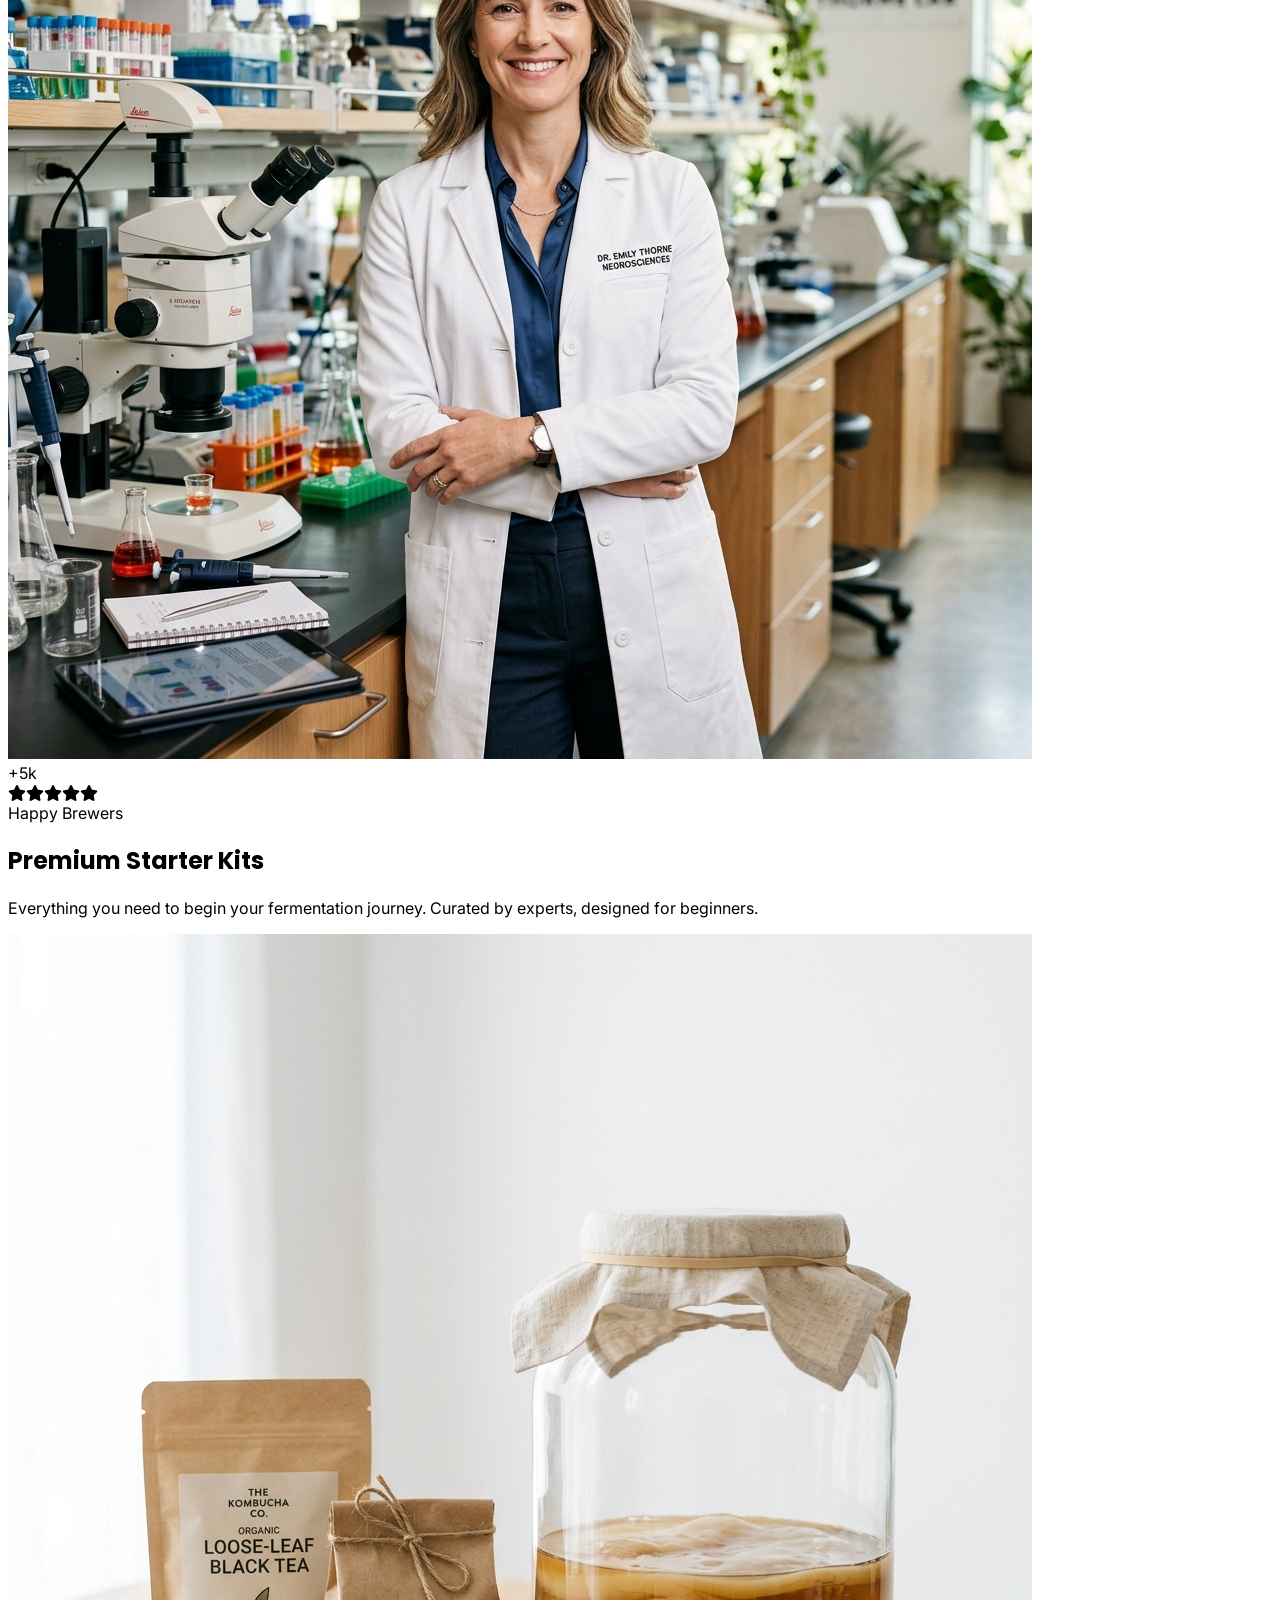
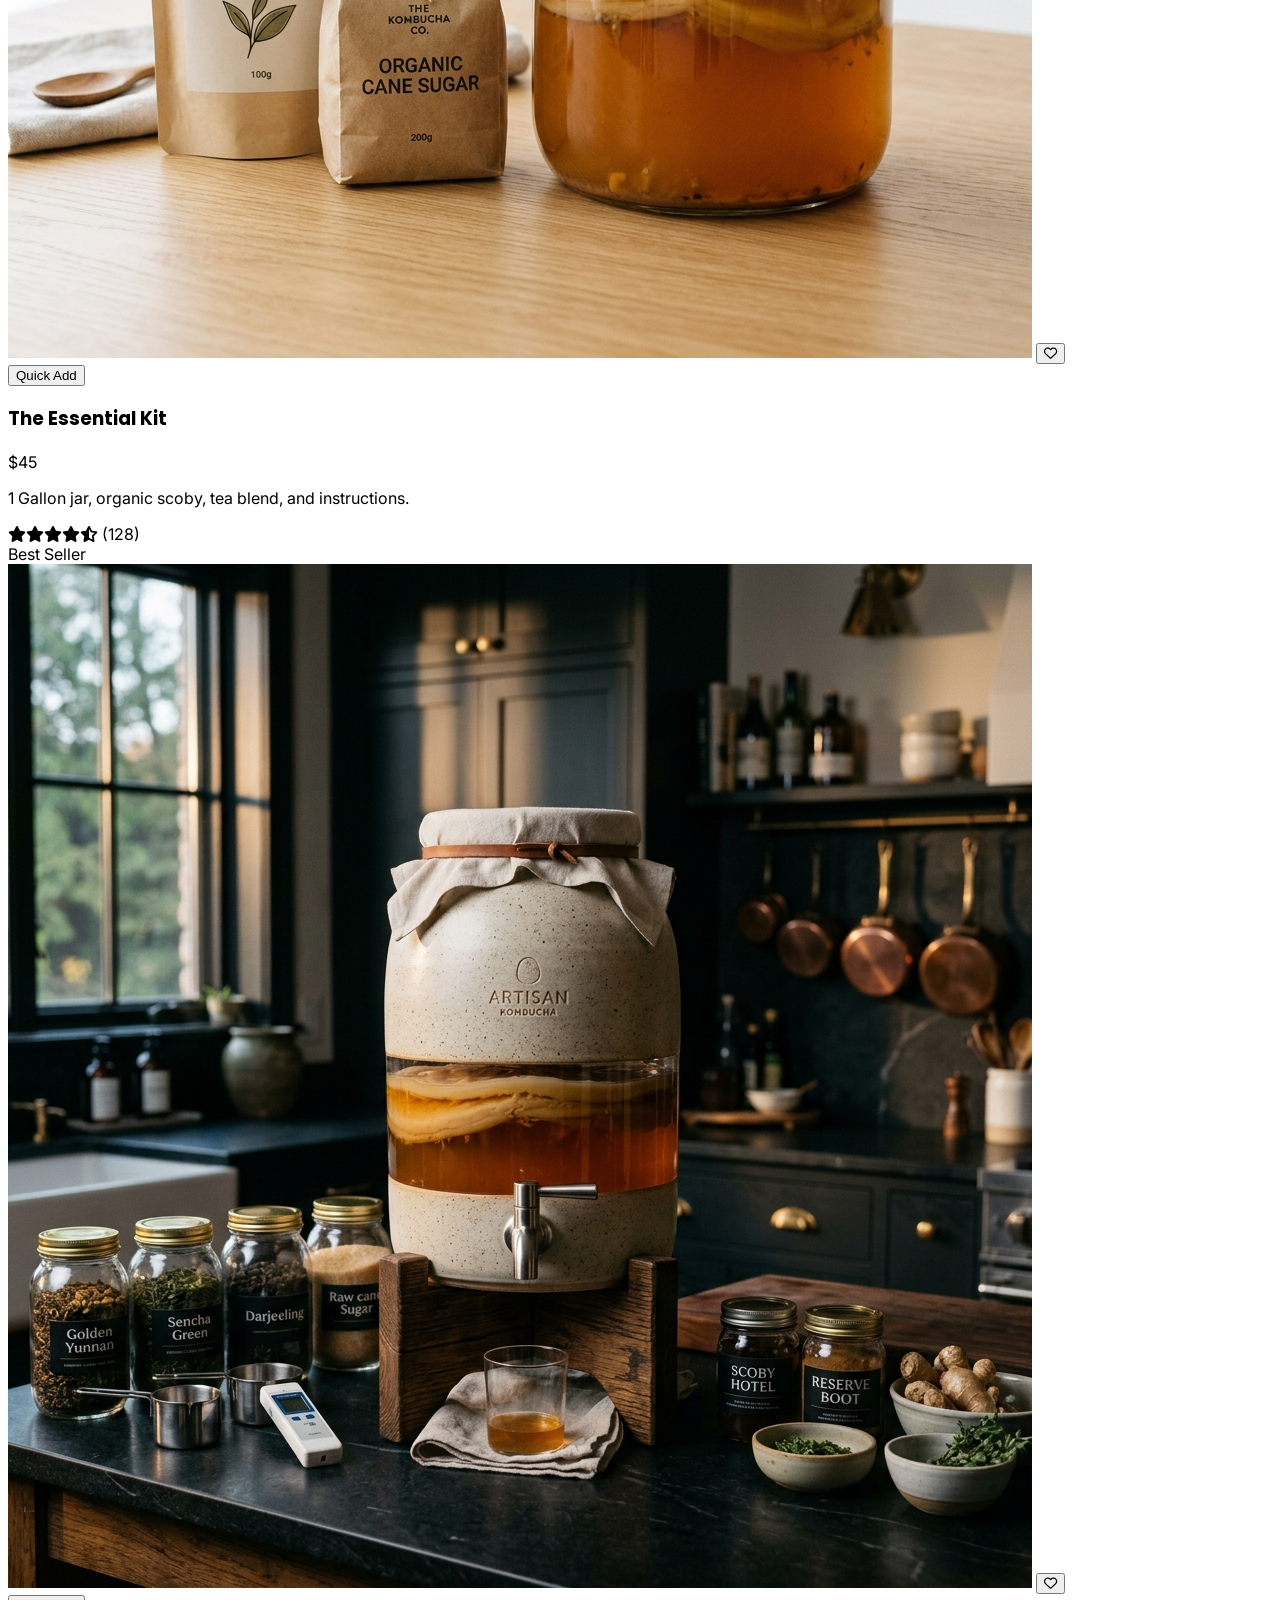
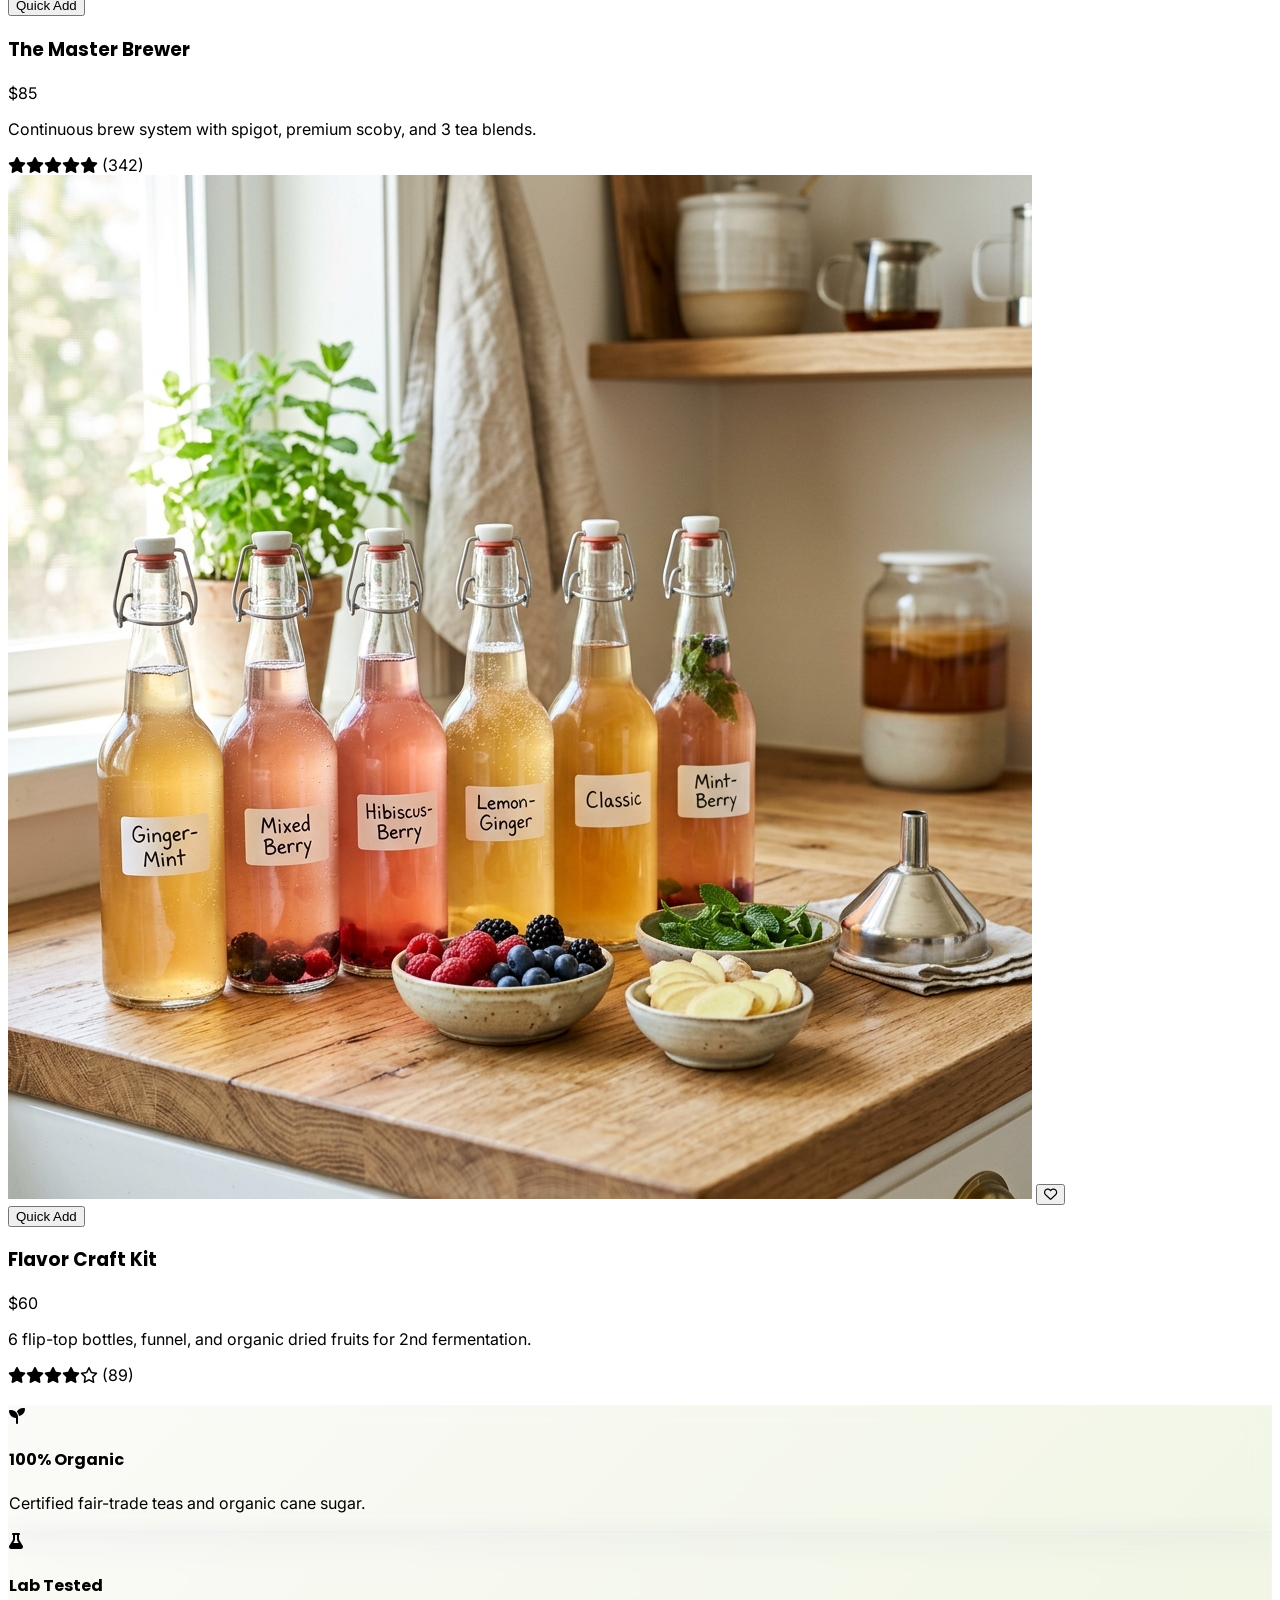
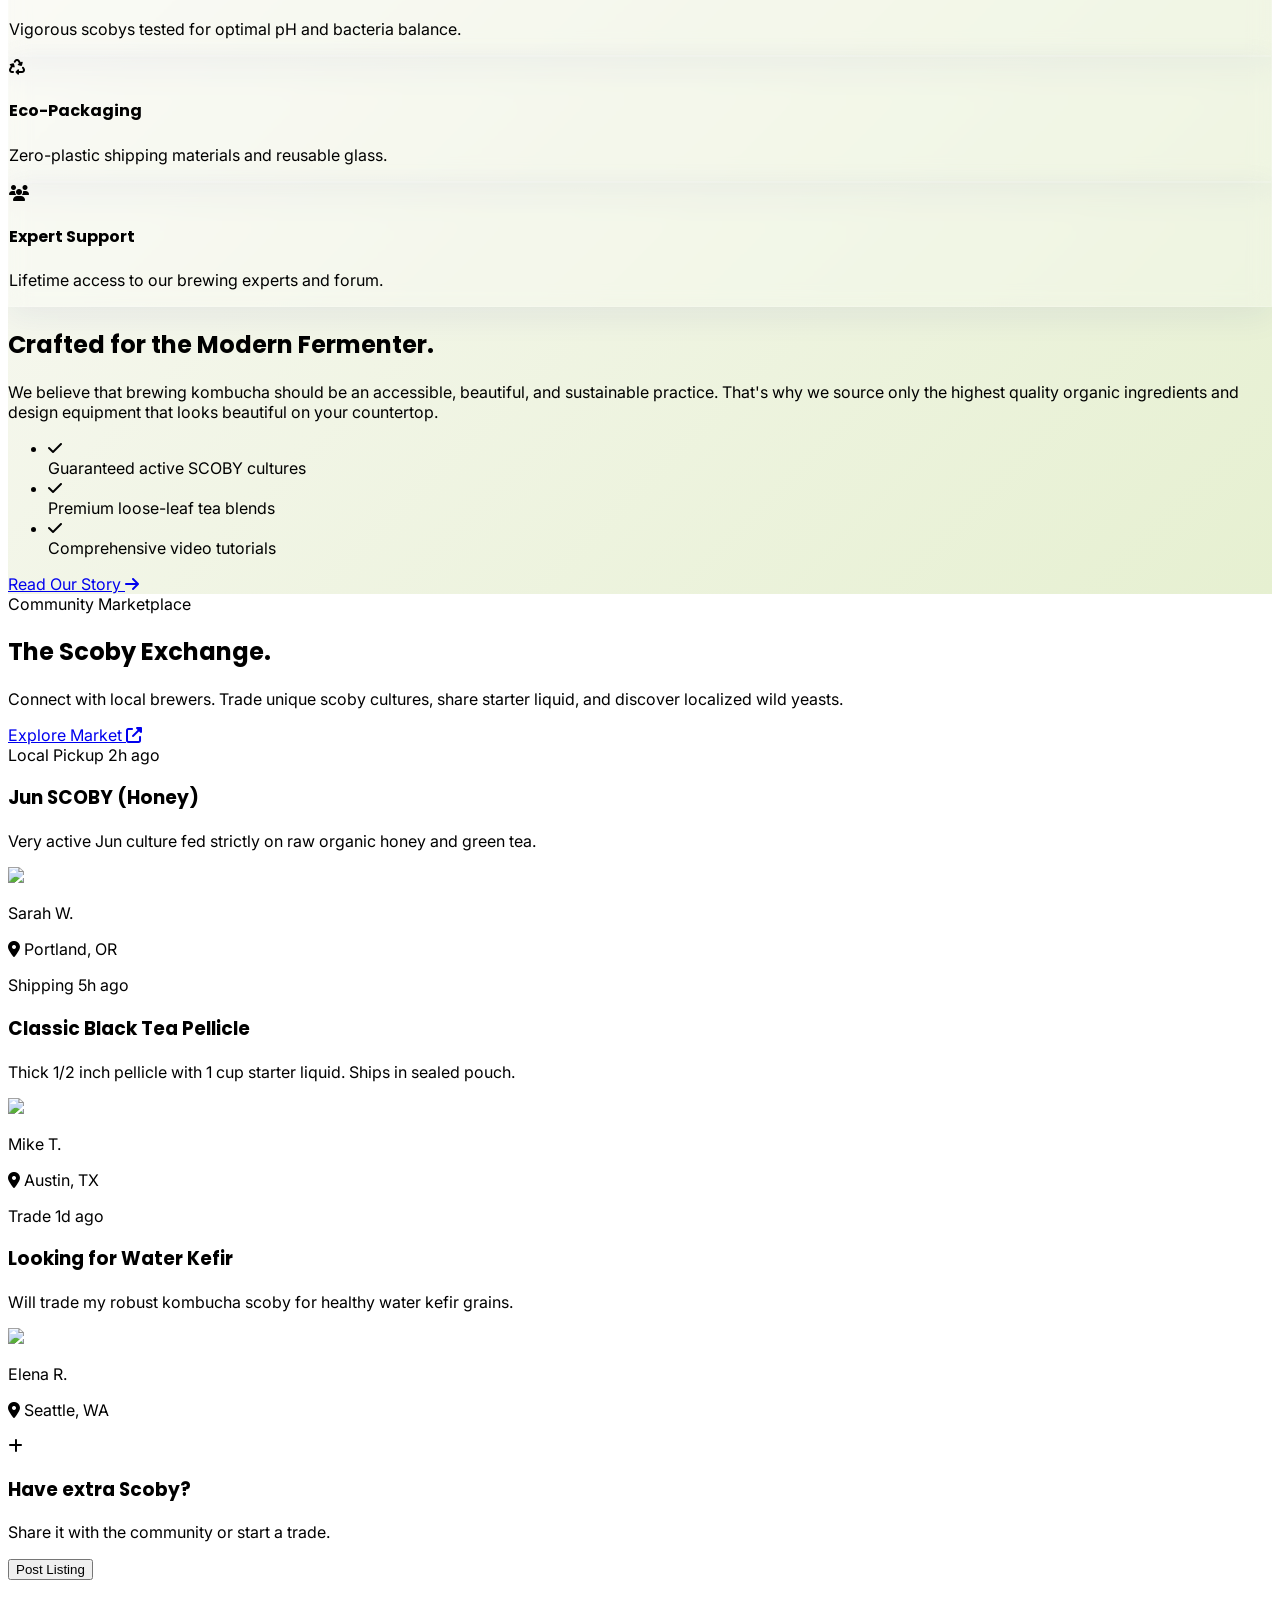
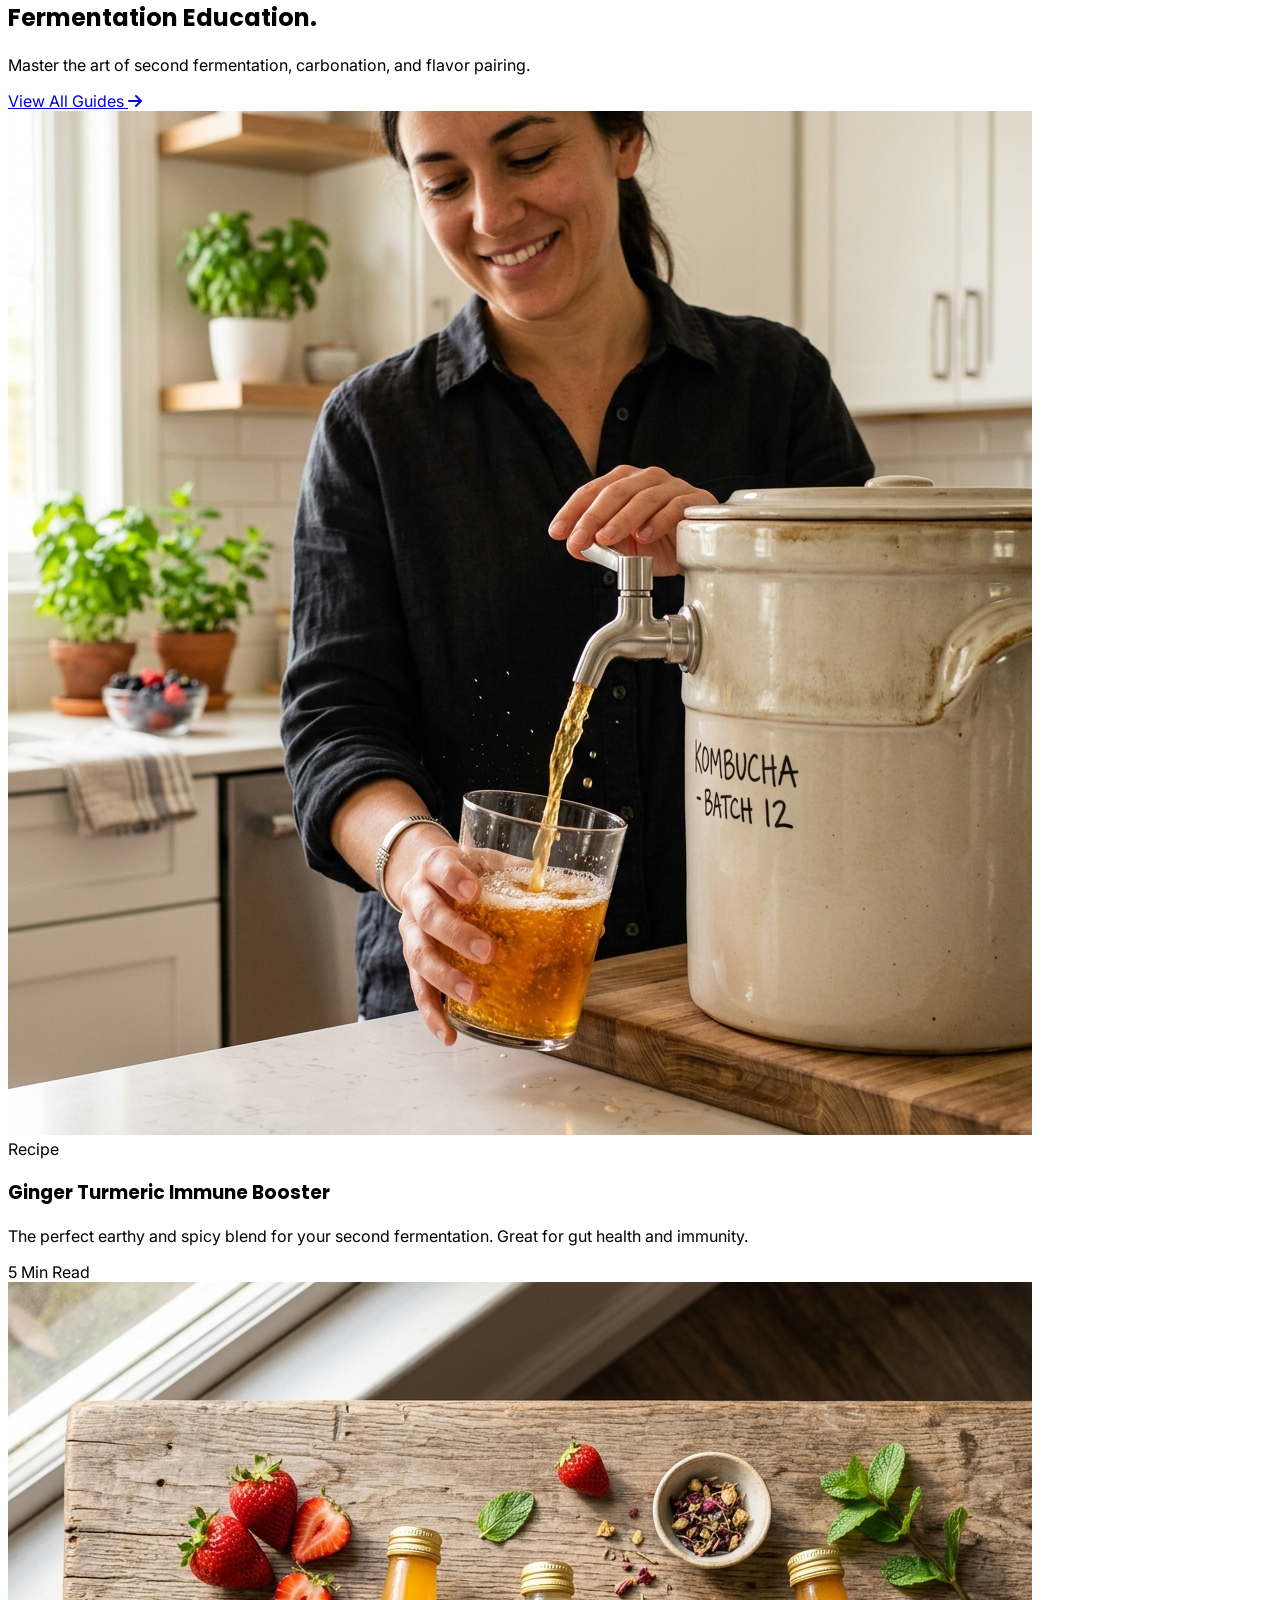
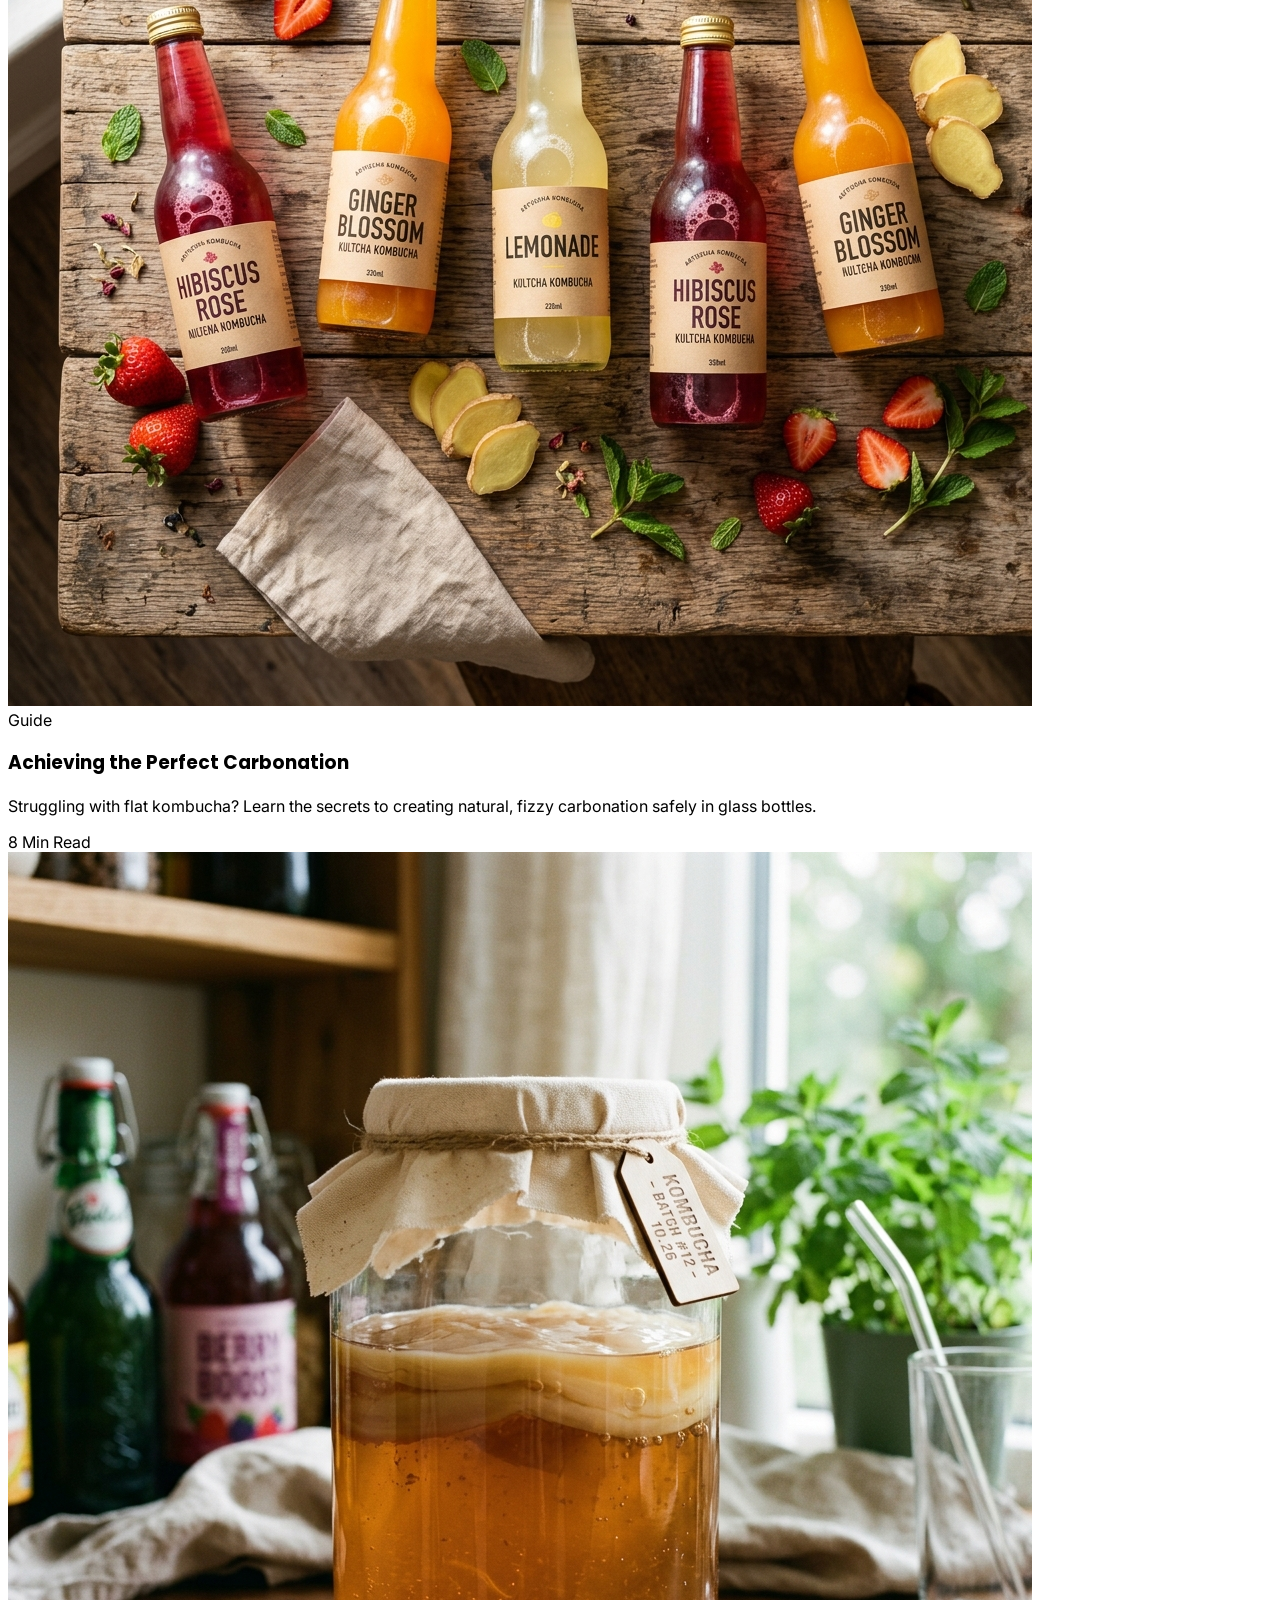
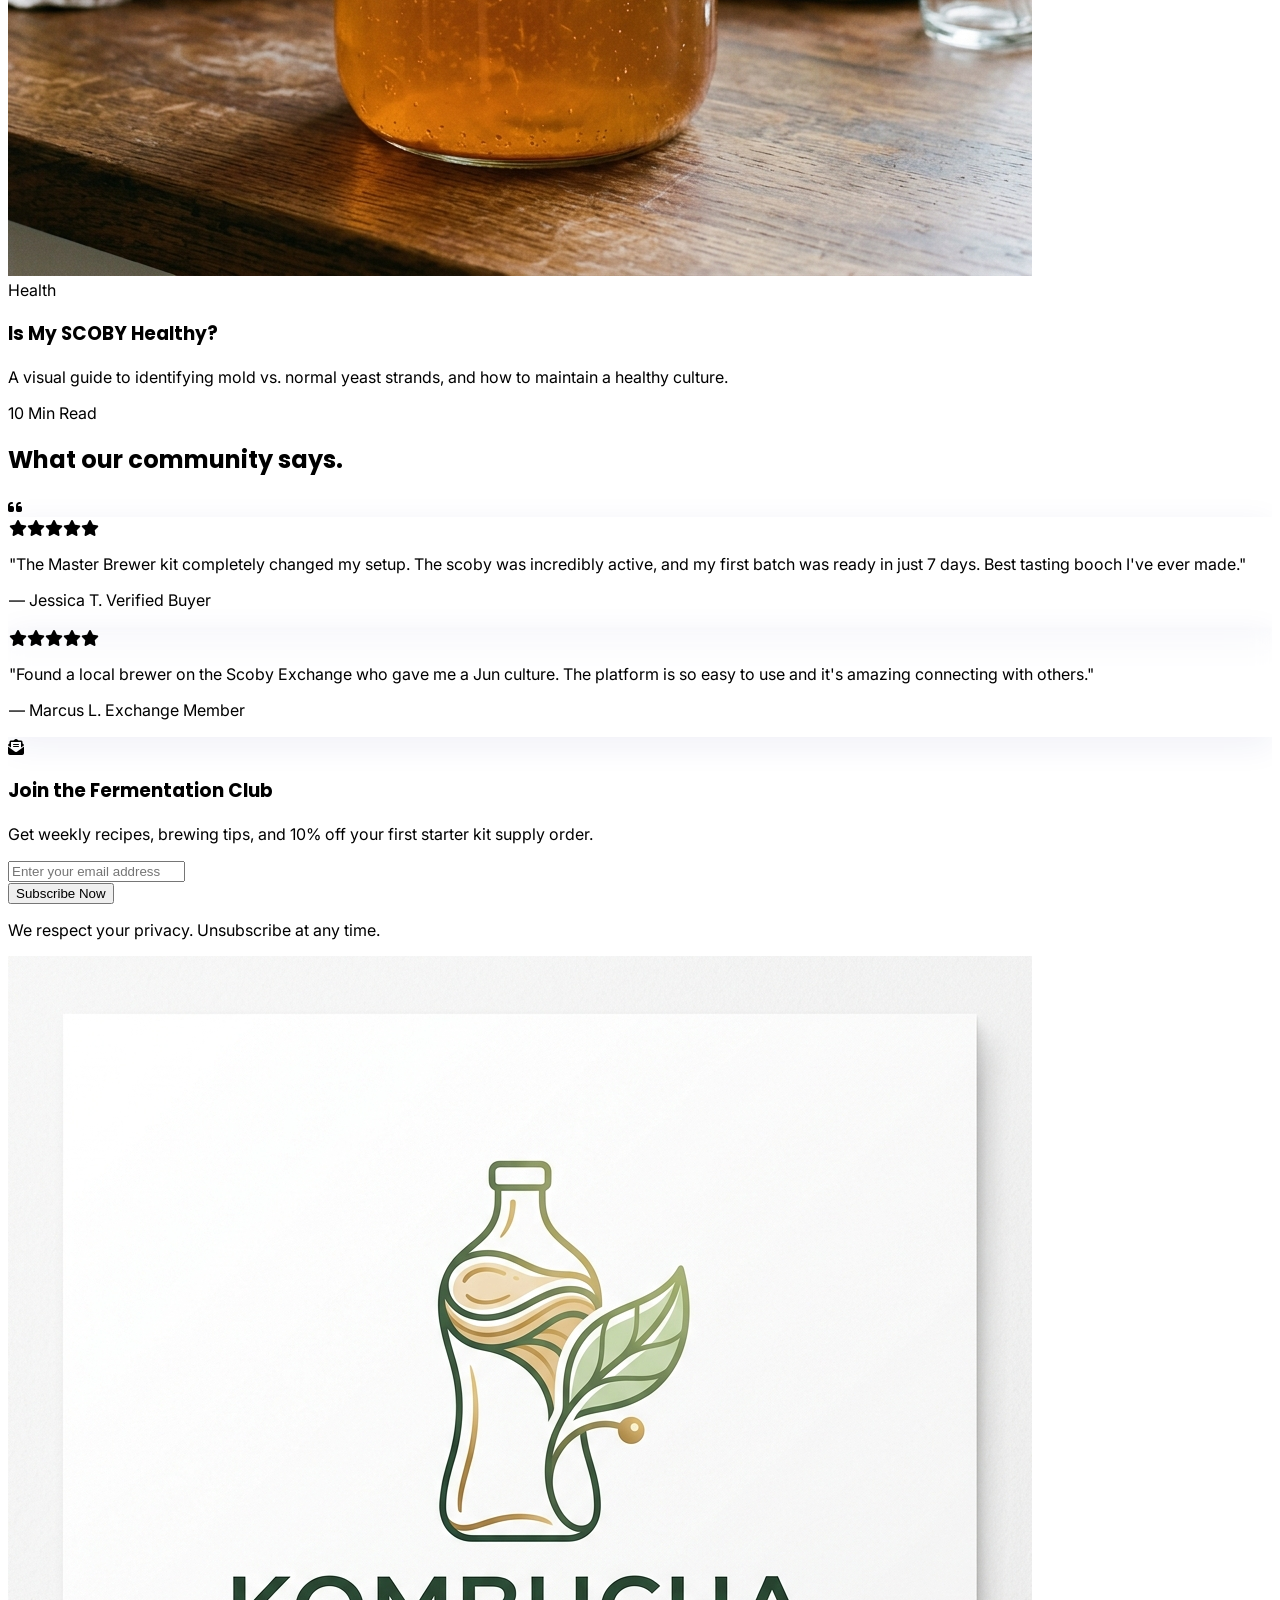
==== commit 322d9997: "4" ====
--- a/index.html
+++ b/index.html
@@ -35,6 +35,7 @@
     
     <!-- Icons -->
     <link rel="stylesheet" href="https://cdnjs.cloudflare.com/ajax/libs/font-awesome/6.4.0/css/all.min.css">
+    <link rel="icon" type="image/png" href="assets/images/logo.png">
 </head>
 <body class="bg-offwhite text-charcoal dark:bg-charcoal dark:text-offwhite transition-colors duration-300 font-sans">
 
@@ -43,14 +44,12 @@
         <div class="w-full px-4 flex justify-between items-center">
             <!-- Logo -->
             <a href="index.html" class="flex items-center gap-2 group">
-                <div class="w-10 h-10 rounded-full bg-matcha flex items-center justify-center text-white font-heading font-bold text-xl group-hover:rotate-12 transition-transform">
-                    K
-                </div>
+                <img src="assets/images/logo.png" alt="Logo" class="w-10 h-10 rounded-full object-cover group-hover:rotate-12 transition-transform shadow-sm">
                 <span class="font-heading font-semibold text-xl tracking-tight">Kombu<span class="text-matcha">cha</span></span>
             </a>
 
             <!-- Desktop Nav -->
-            <nav class="hidden md:flex items-center gap-8 font-medium">
+            <nav class="hidden lg:flex items-center gap-8 font-medium">
                 <div class="nav-item">
                     <a href="index.html" class="text-matcha transition-colors flex items-center">Home <i class="fas fa-chevron-down text-[10px] ml-1"></i></a>
                     <div class="dropdown-menu">
@@ -79,17 +78,17 @@
                     <i class="fas fa-shopping-basket"></i>
                     <span id="cart-count" class="absolute -top-1 -right-1 bg-matcha text-white text-[10px] font-bold w-4 h-4 rounded-full flex items-center justify-center">0</span>
                 </button>
-                <a href="auth.html" class="hidden md:block px-6 py-2 rounded-full border-2 border-matcha text-matcha hover:bg-matcha hover:text-white transition-all font-medium">Sign In</a>
+                <a href="auth.html" class="hidden lg:block px-6 py-2 rounded-full border-2 border-matcha text-matcha hover:bg-matcha hover:text-white transition-all font-medium">Sign In</a>
                 
                 <!-- Mobile Menu Button -->
-                <button id="mobile-menu-btn" class="md:hidden p-2 text-2xl focus:outline-none">
+                <button id="mobile-menu-btn" class="lg:hidden p-2 text-2xl focus:outline-none">
                     <i class="fas fa-bars"></i>
                 </button>
             </div>
         </div>
 
         <!-- Mobile Menu Panel -->
-        <div id="mobile-menu" class="hidden absolute top-full left-0 w-full bg-offwhite dark:bg-charcoal shadow-lg border-t border-gray-200 dark:border-gray-700 md:hidden">
+        <div id="mobile-menu" class="hidden absolute top-full left-0 w-full bg-offwhite dark:bg-charcoal shadow-lg border-t border-gray-200 dark:border-gray-700 lg:hidden">
             <div class="flex flex-col px-6 py-4 space-y-4">
                 <div class="space-y-2">
                     <p class="text-xs font-bold uppercase tracking-widest text-gray-400">Home Pages</p>
@@ -114,8 +113,27 @@
             <div class="absolute top-[-10%] right-[-5%] w-[40vw] h-[40vw] rounded-full bg-matcha/20 blur-3xl -z-10"></div>
             <div class="absolute bottom-[-10%] left-[-5%] w-[50vw] h-[50vw] rounded-full bg-amber/10 blur-3xl -z-10"></div>
             
-            <div class="w-full px-6 md:px-16 lg:px-24 grid md:grid-cols-2 gap-12 items-center">
-                <div class="fade-up">
+            <div class="w-full px-6 md:px-16 lg:px-24 grid lg:grid-cols-2 gap-12 items-center">
+                <!-- Image Second in DOM but First on Mobile/Tab using order classes -->
+                <div class="relative fade-up order-1 lg:order-2" style="transition-delay: 0.2s;">
+                    <!-- Main Hero Image -->
+                    <div class="relative z-10 rounded-3xl overflow-hidden shadow-2xl border-4 border-white dark:border-gray-800">
+                        <img src="assets/images/hero-main.png" alt="Kombucha Brewing" class="w-full h-auto object-cover transform hover:scale-105 transition-transform duration-700">
+                    </div>
+                    
+                    <!-- Floating Card -->
+                    <div class="absolute -bottom-6 -left-6 glass p-4 rounded-2xl z-20 flex items-center gap-4 animate-bounce" style="animation-duration: 3s;">
+                        <div class="w-12 h-12 rounded-full bg-amber/20 flex items-center justify-center text-amber text-xl">
+                            <i class="fas fa-leaf"></i>
+                        </div>
+                        <div>
+                            <p class="font-bold text-sm">100% Organic</p>
+                            <p class="text-xs text-gray-500 dark:text-gray-400">Certified Ingredients</p>
+                        </div>
+                    </div>
+                </div>
+
+                <div class="fade-up order-2 lg:order-1">
                     <span class="inline-block px-4 py-1 rounded-full bg-matcha/10 text-matcha font-semibold text-sm mb-6 border border-matcha/20">Organic & Sustainable</span>
                     <h1 class="text-5xl md:text-7xl font-heading font-bold leading-tight mb-6">
                         Brew <span class="text-transparent bg-clip-text bg-gradient-to-r from-matcha to-amber">Perfect</span> Kombucha at Home.
@@ -142,24 +160,6 @@
                                 <i class="fas fa-star"></i><i class="fas fa-star"></i><i class="fas fa-star"></i><i class="fas fa-star"></i><i class="fas fa-star"></i>
                             </div>
                             <span class="text-gray-500 dark:text-gray-400">Happy Brewers</span>
-                        </div>
-                    </div>
-                </div>
-                
-                <div class="relative fade-up" style="transition-delay: 0.2s;">
-                    <!-- Main Hero Image -->
-                    <div class="relative z-10 rounded-3xl overflow-hidden shadow-2xl border-4 border-white dark:border-gray-800">
-                        <img src="assets/images/hero-main.png" alt="Kombucha Brewing" class="w-full h-auto object-cover transform hover:scale-105 transition-transform duration-700">
-                    </div>
-                    
-                    <!-- Floating Card -->
-                    <div class="absolute -bottom-6 -left-6 glass p-4 rounded-2xl z-20 flex items-center gap-4 animate-bounce" style="animation-duration: 3s;">
-                        <div class="w-12 h-12 rounded-full bg-amber/20 flex items-center justify-center text-amber text-xl">
-                            <i class="fas fa-leaf"></i>
-                        </div>
-                        <div>
-                            <p class="font-bold text-sm">100% Organic</p>
-                            <p class="text-xs text-gray-500 dark:text-gray-400">Certified Ingredients</p>
                         </div>
                     </div>
                 </div>
@@ -521,7 +521,7 @@
                 <!-- Brand -->
                 <div>
                     <a href="index.html" class="flex items-center gap-2 mb-6">
-                        <div class="w-8 h-8 rounded-full bg-matcha flex items-center justify-center text-white font-heading font-bold">K</div>
+                        <img src="assets/images/logo.png" alt="Logo" class="w-8 h-8 rounded-full object-cover">
                         <span class="font-heading font-semibold text-xl tracking-tight">Kombu<span class="text-matcha">cha</span></span>
                     </a>
                     <p class="text-gray-400 text-sm mb-6 leading-relaxed">Empowering homebrewers with premium organic supplies, education, and community.</p>
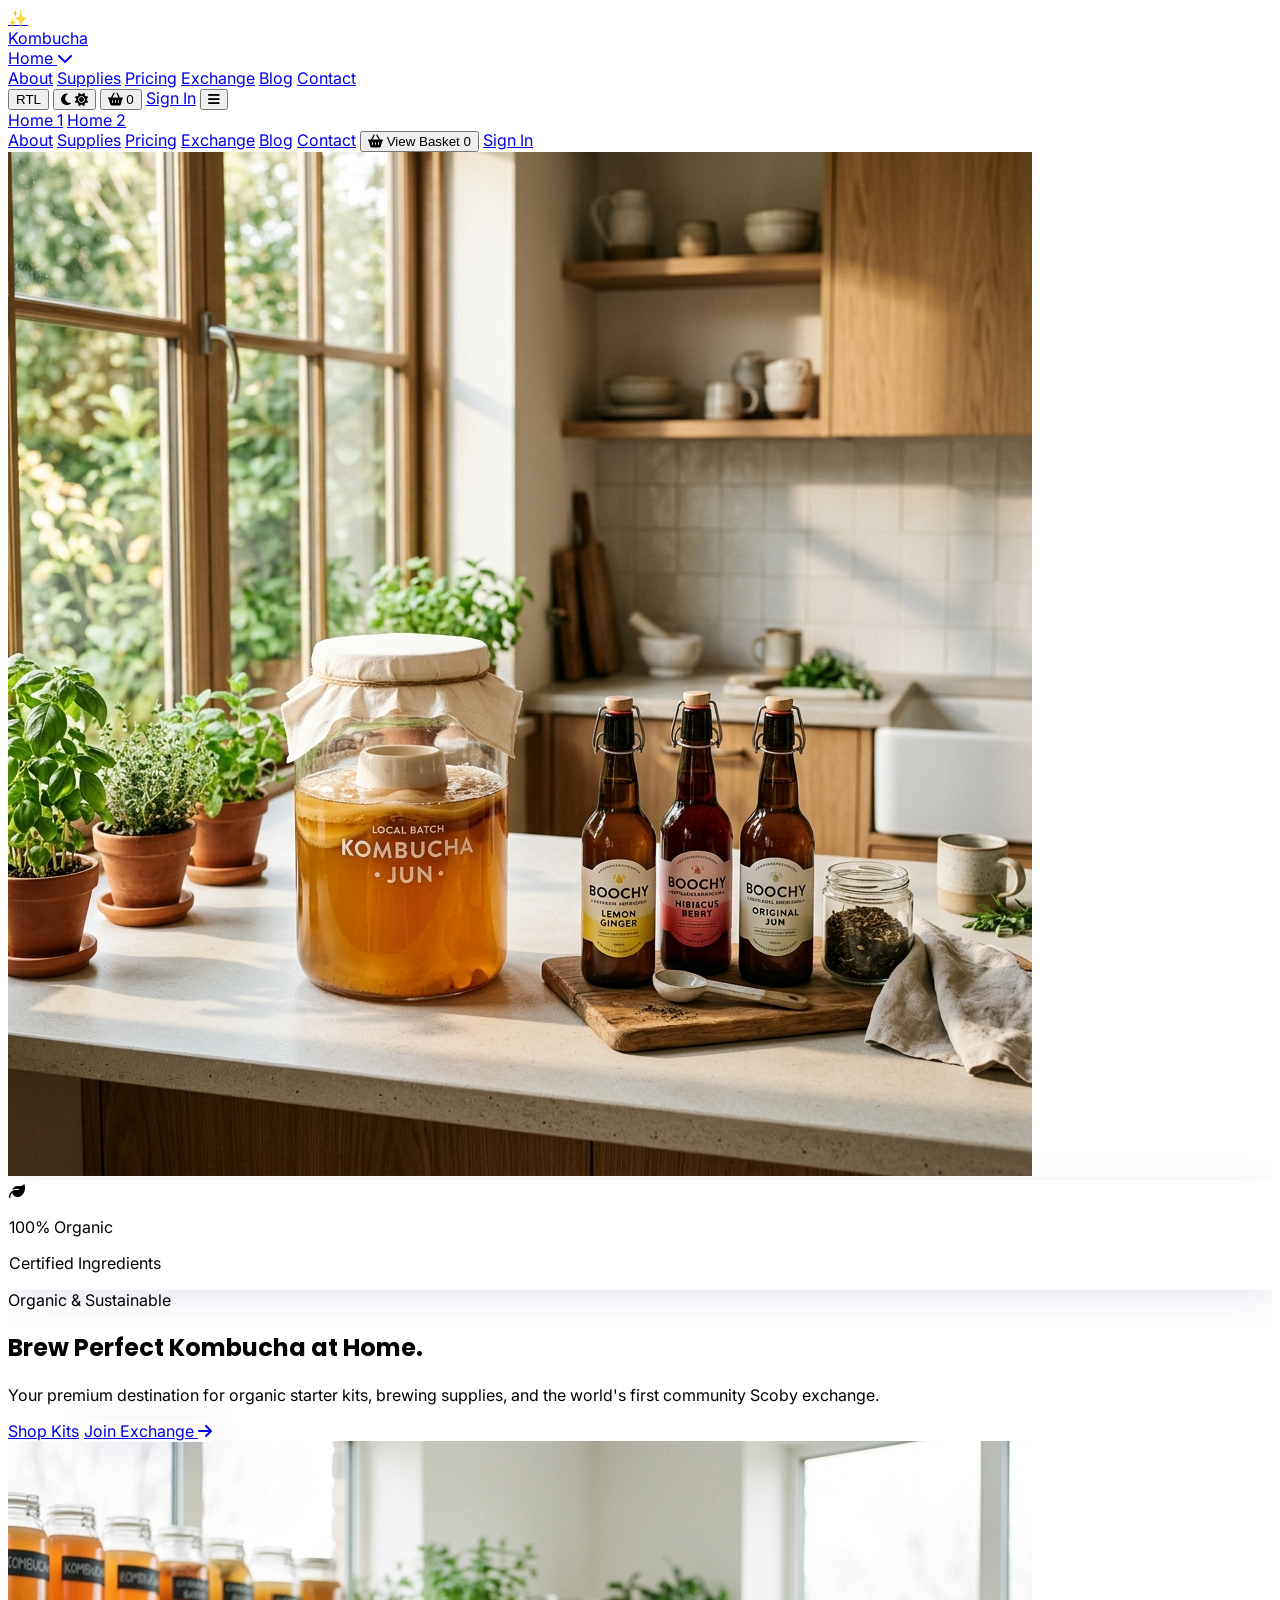
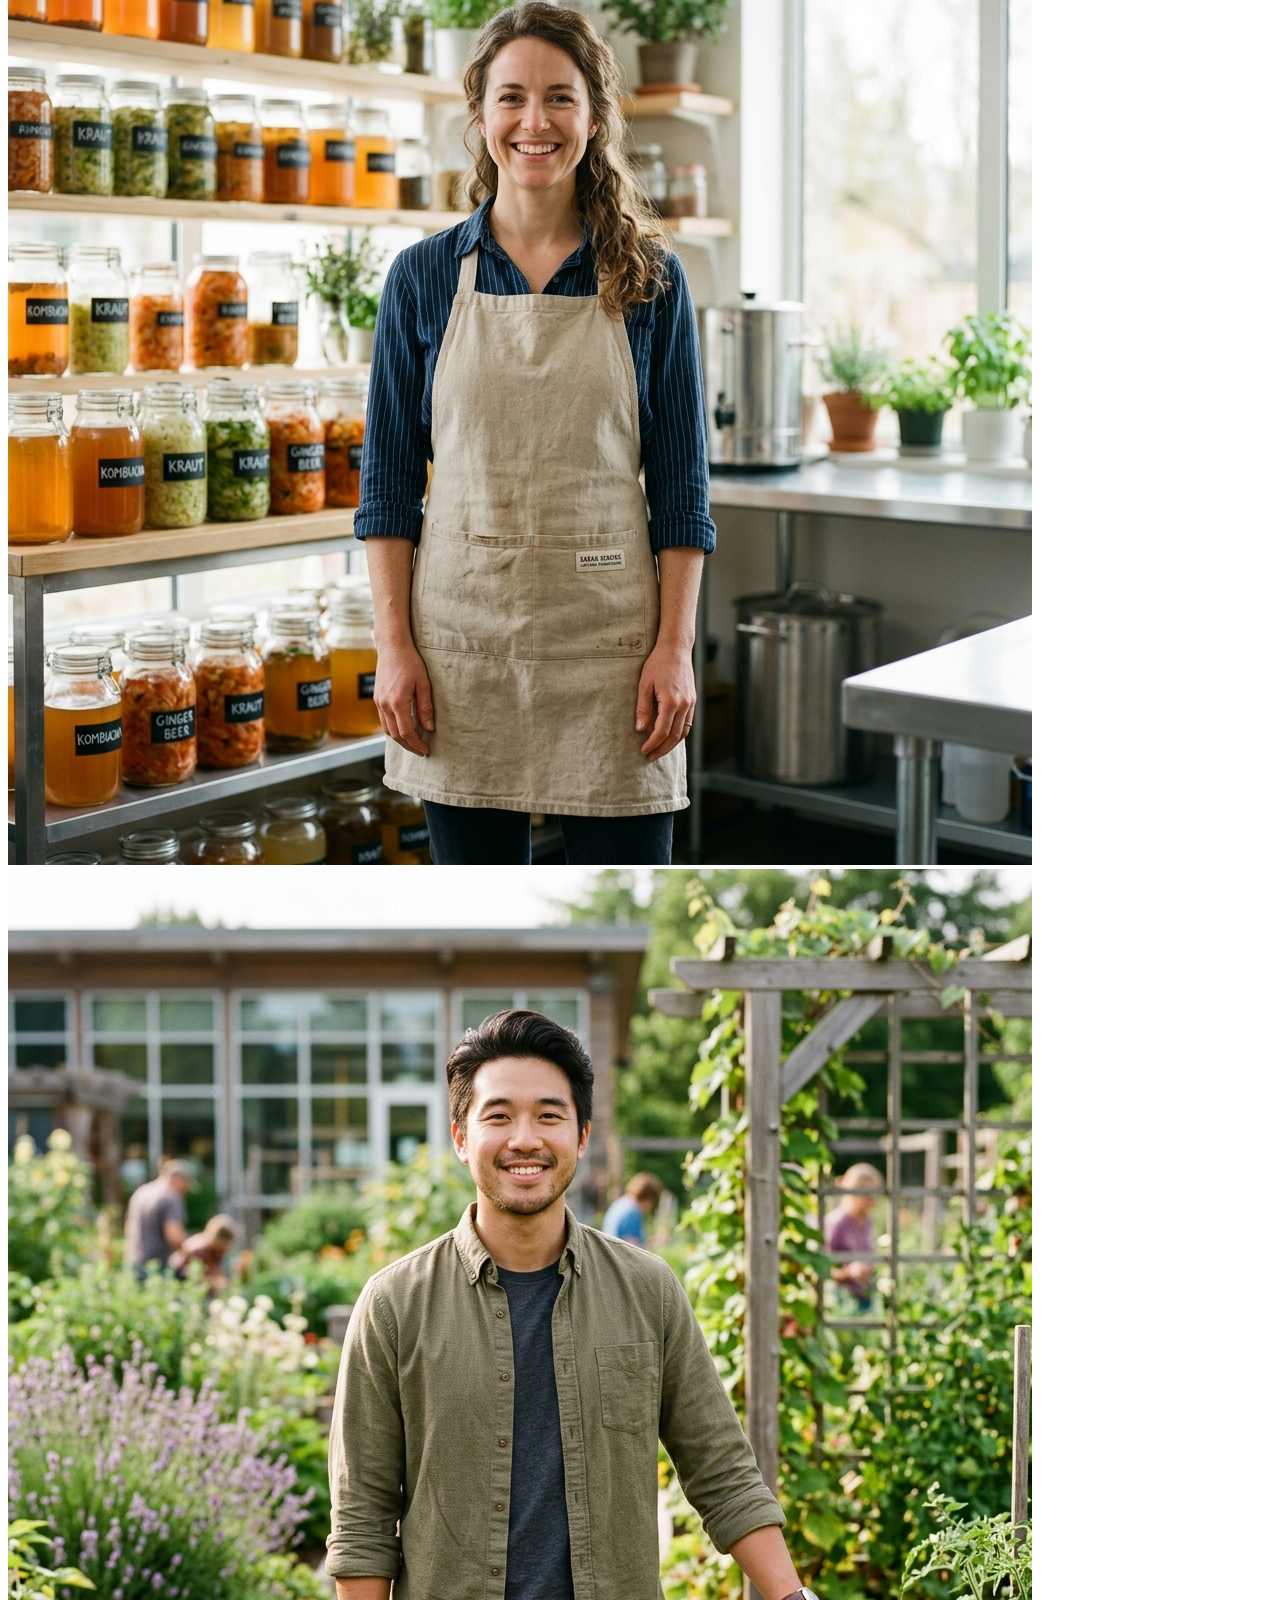
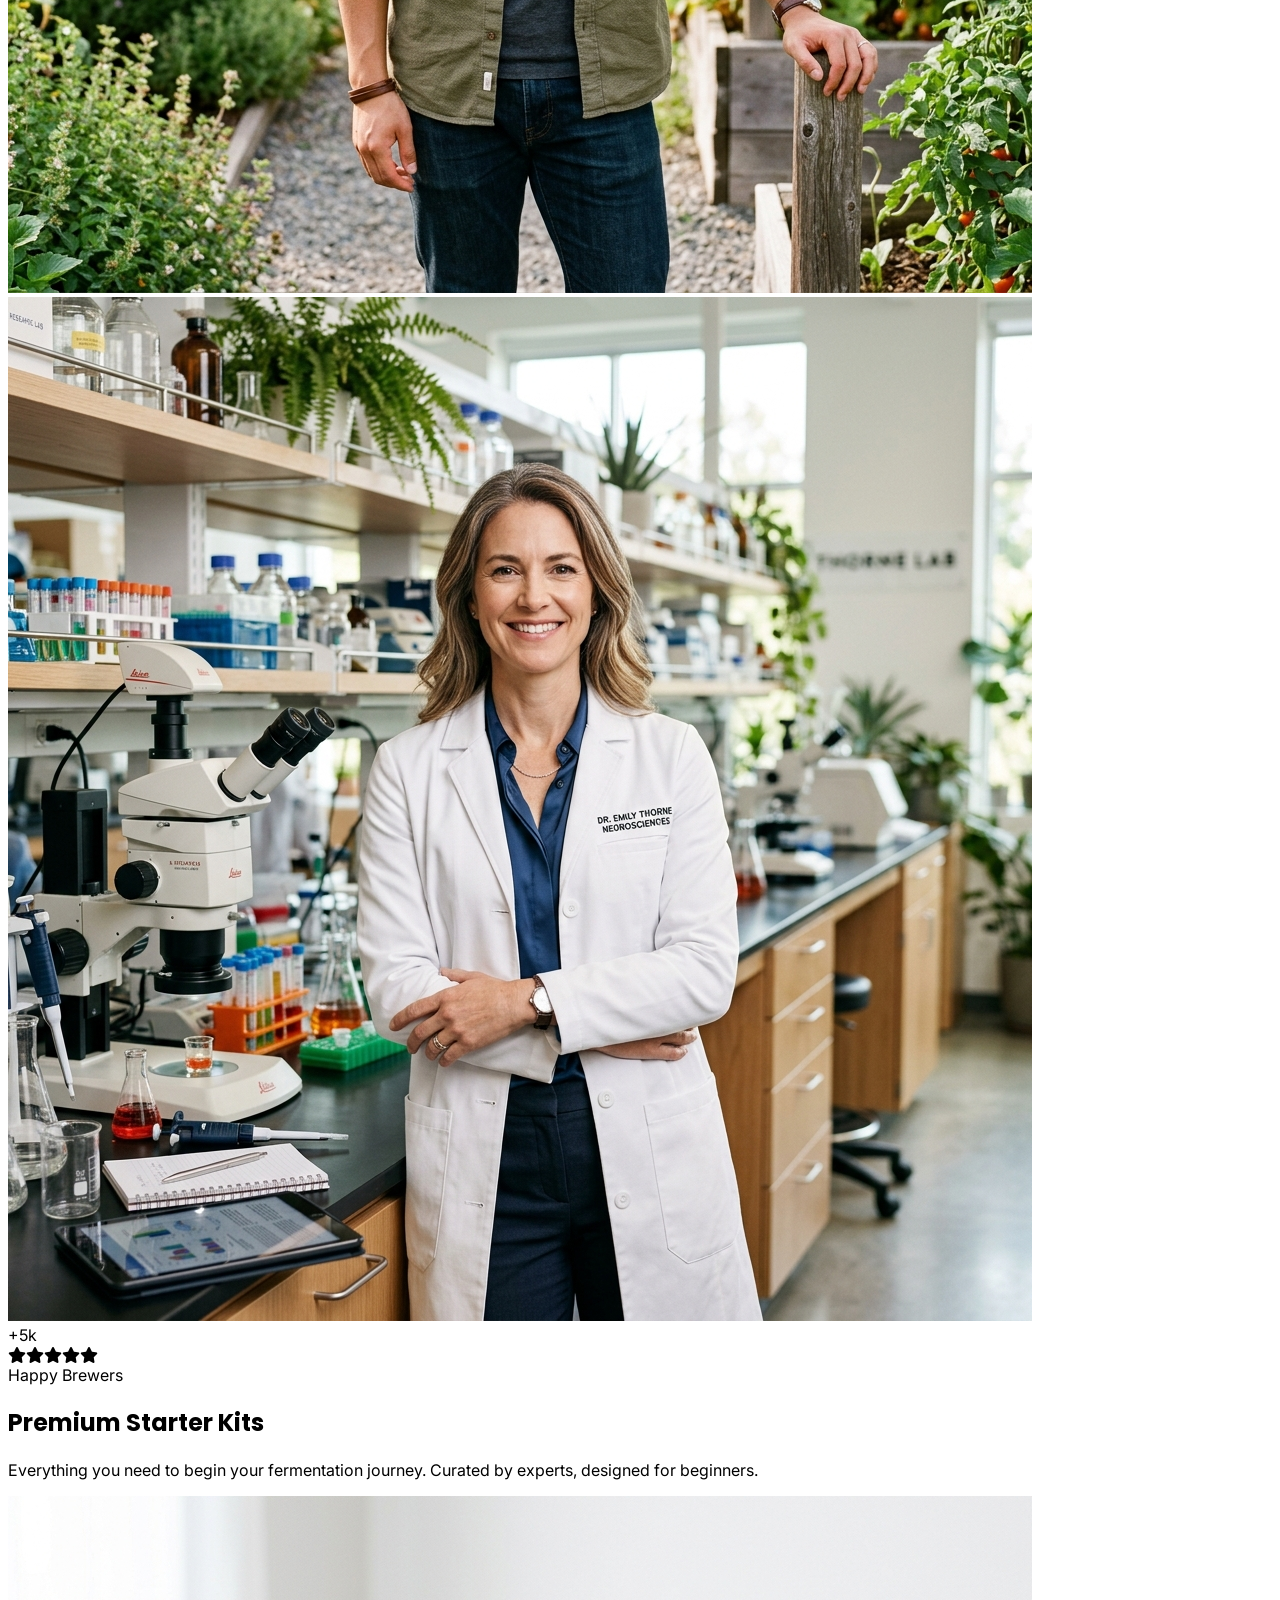
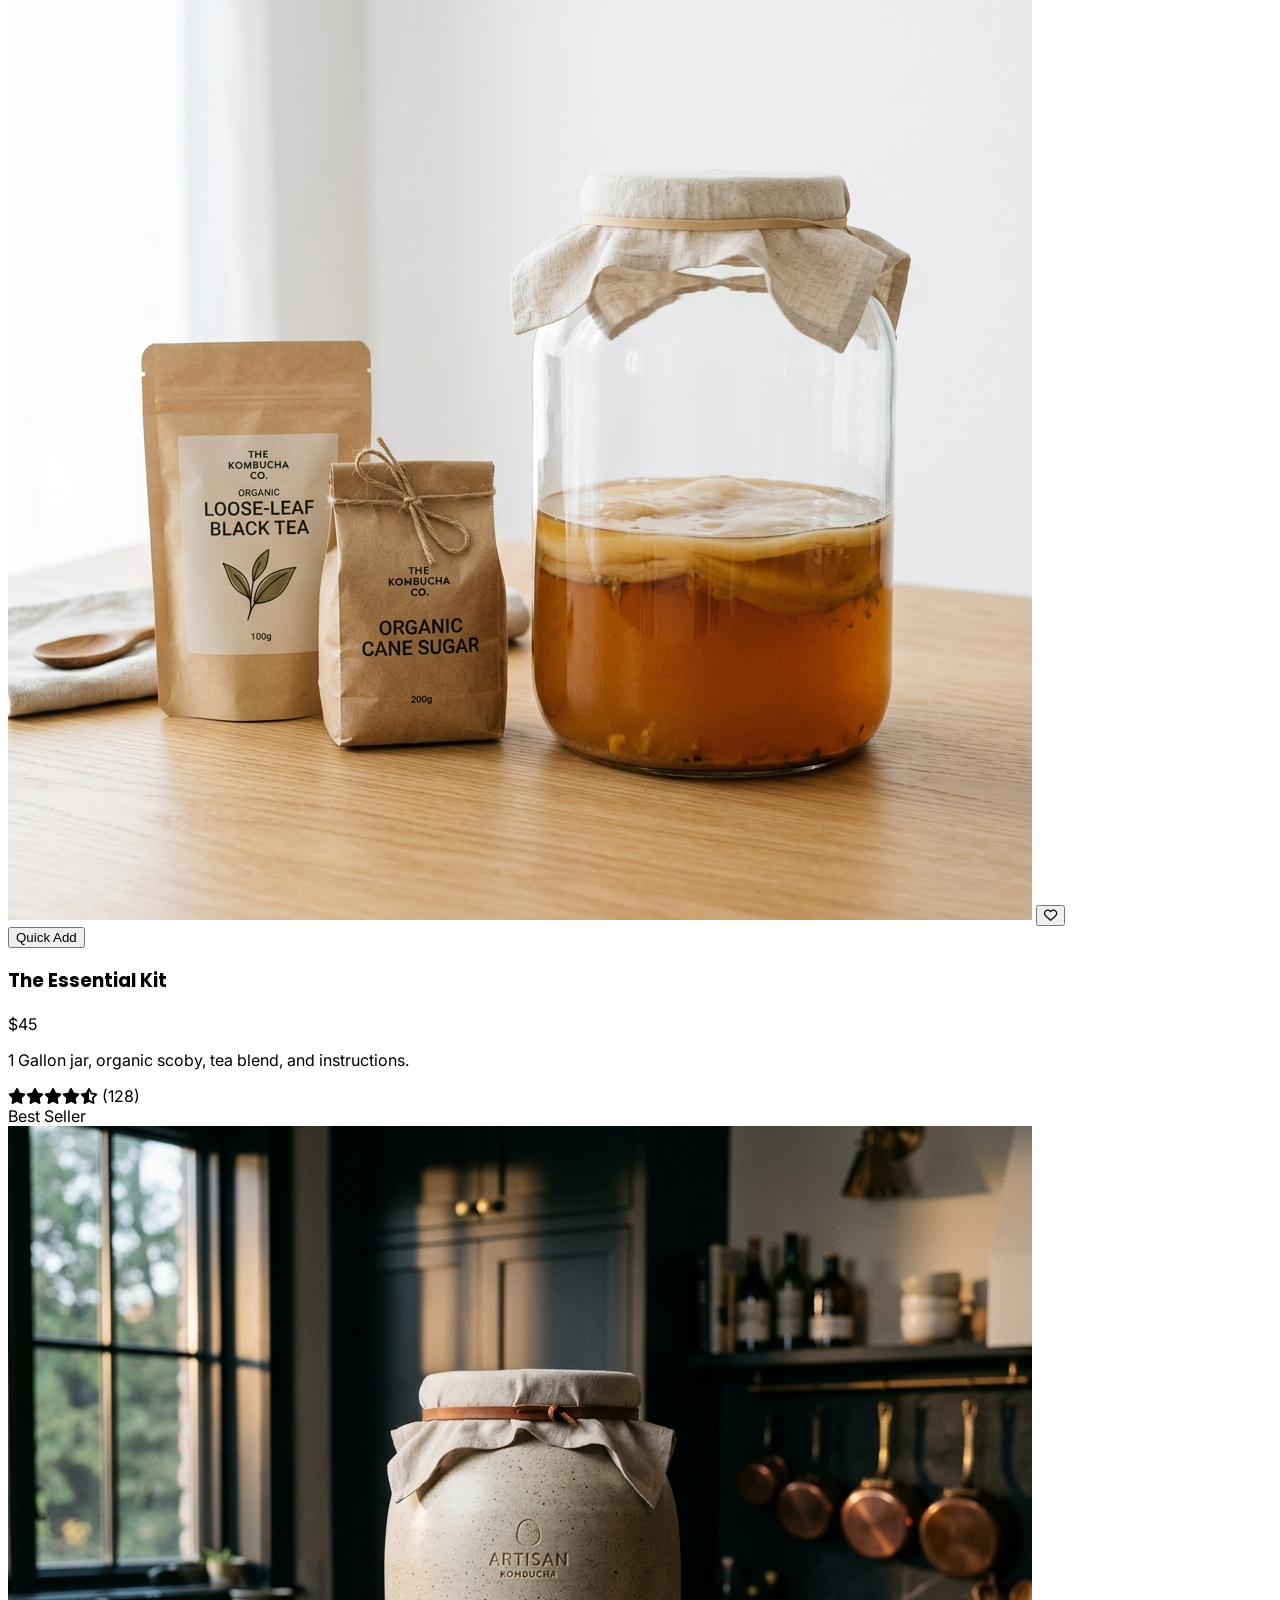
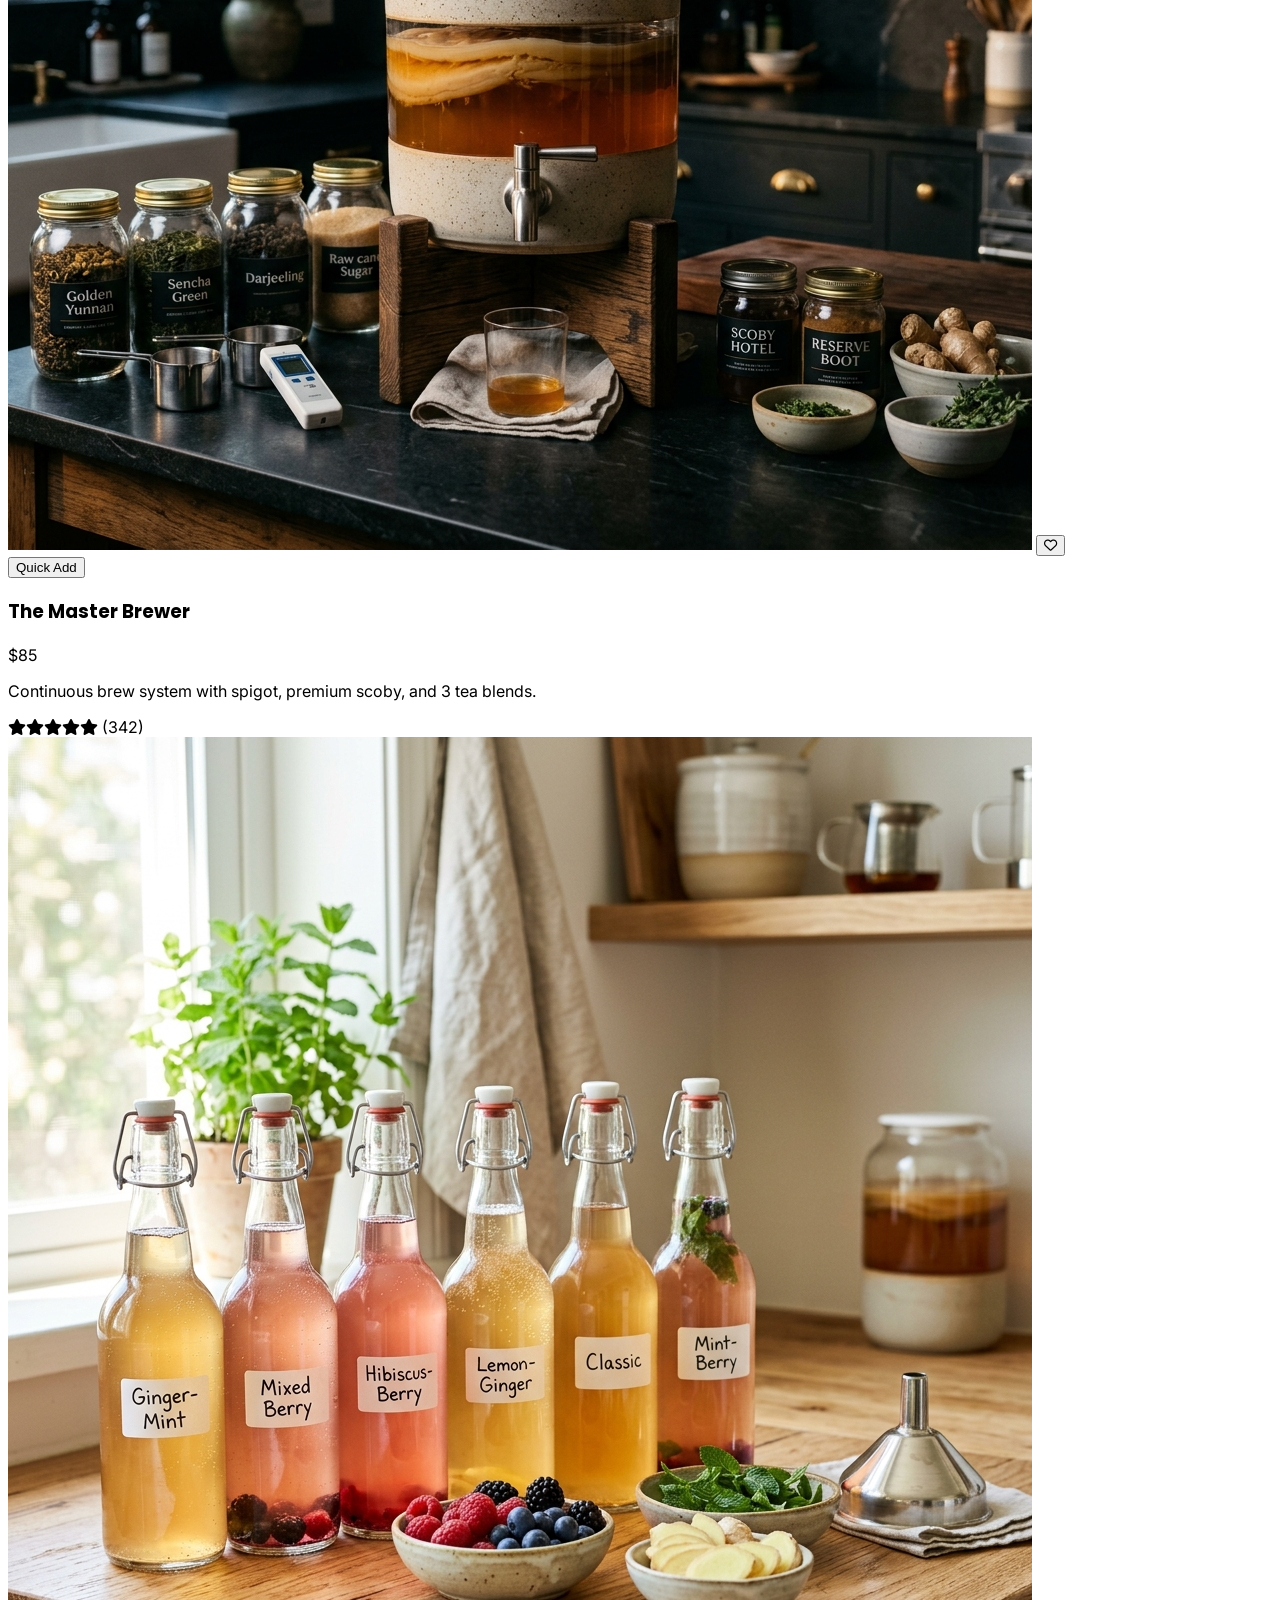
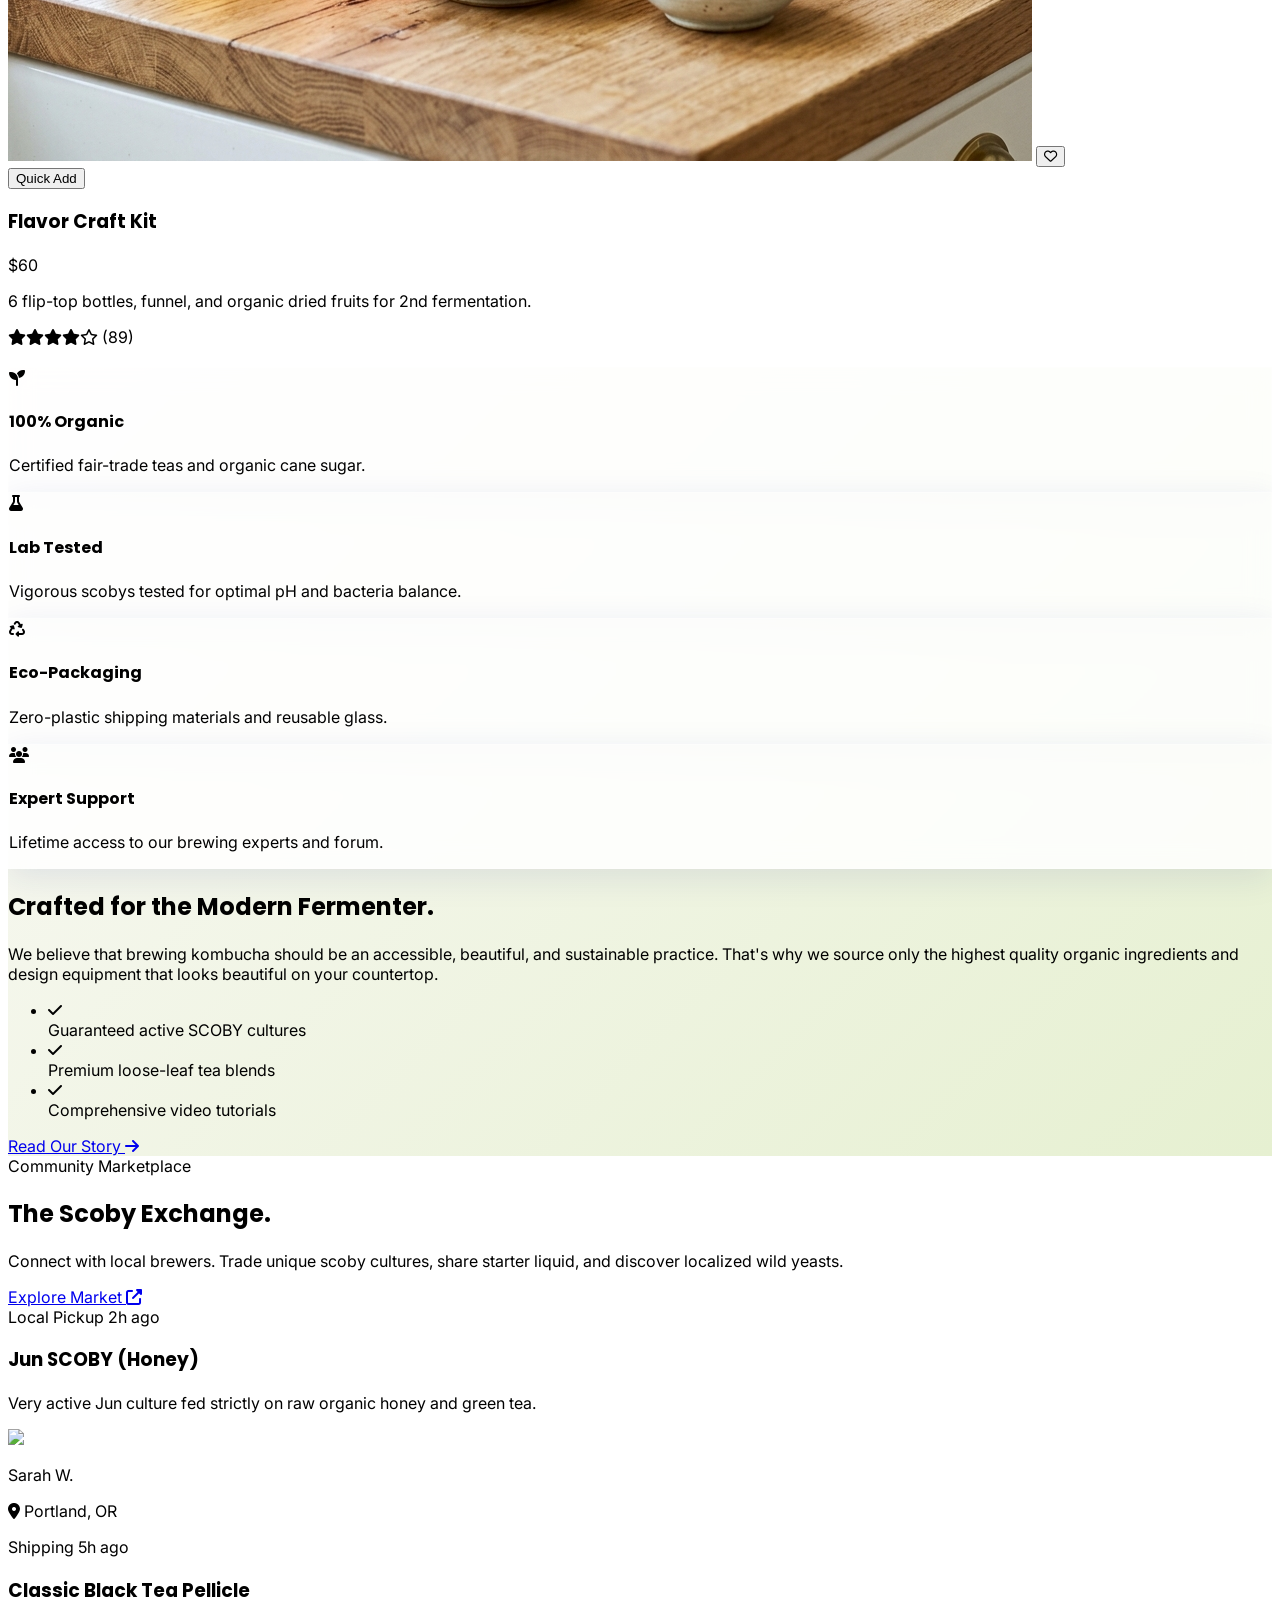
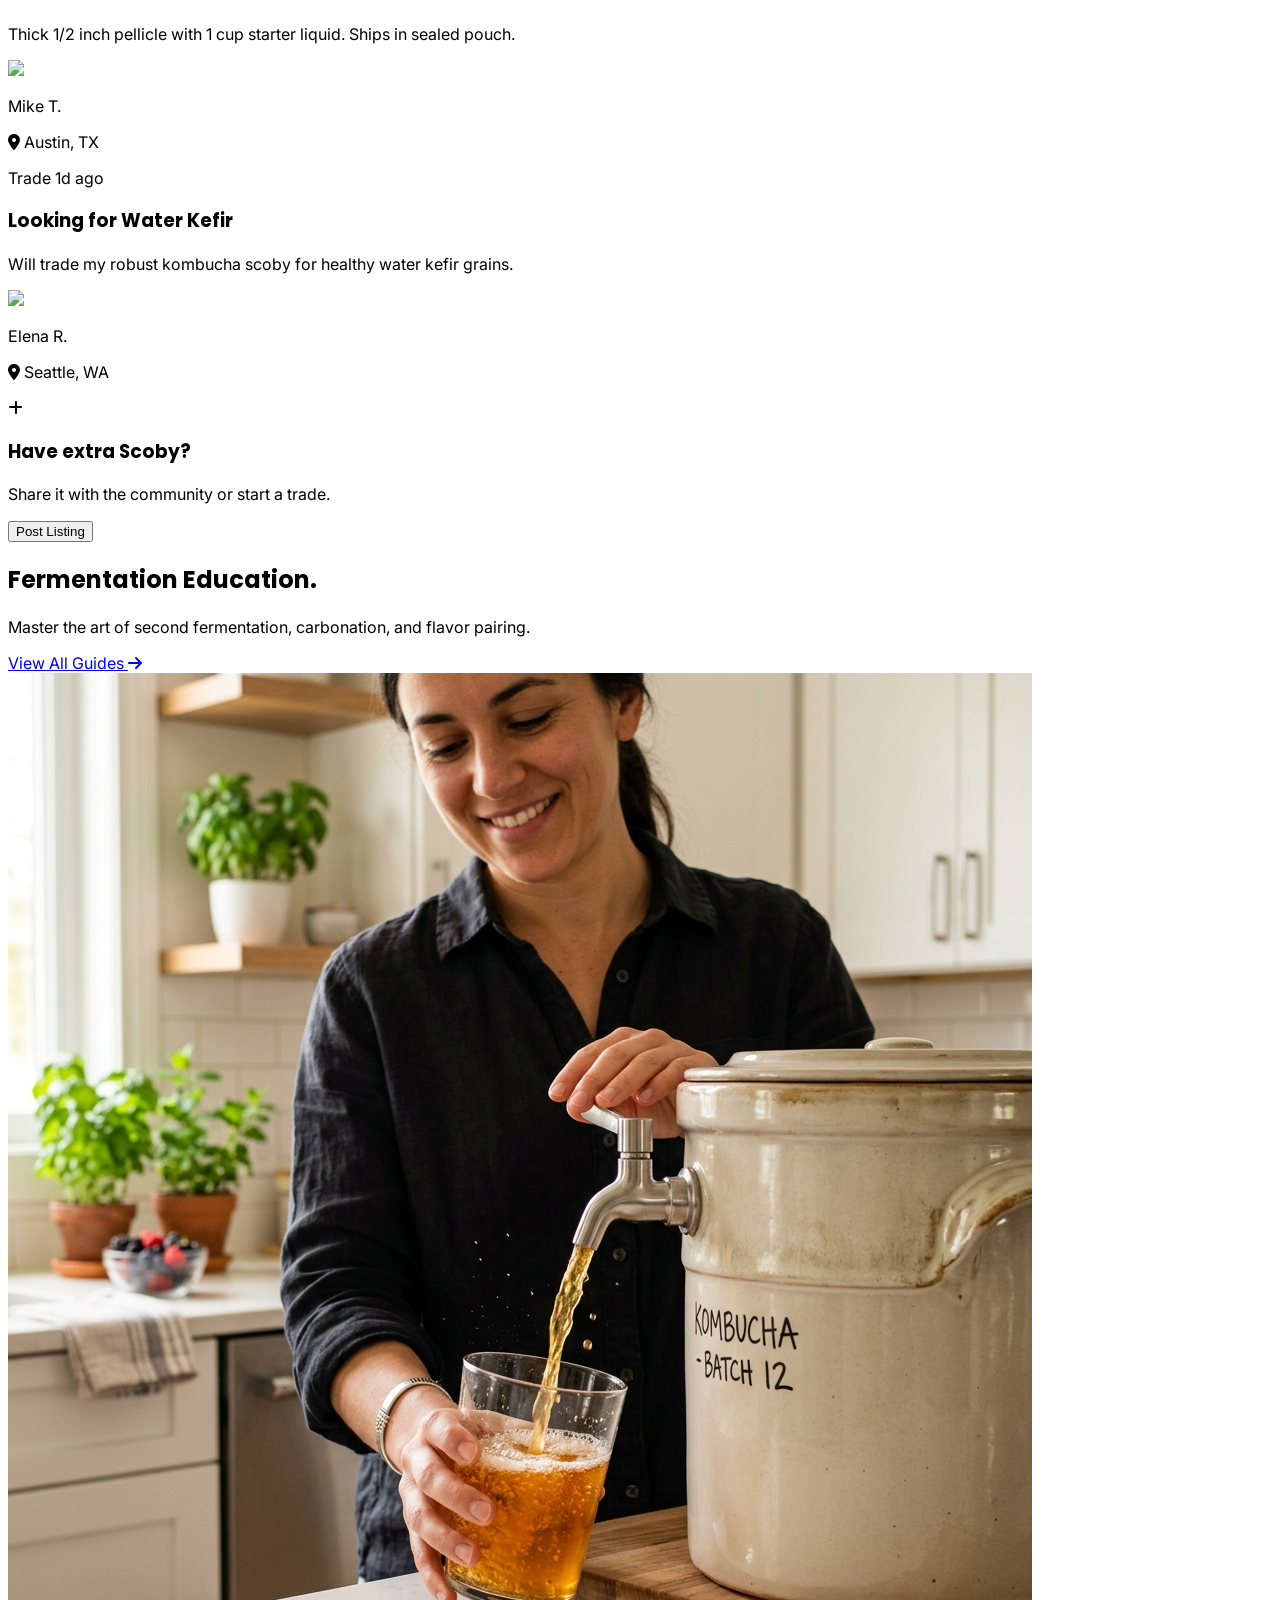
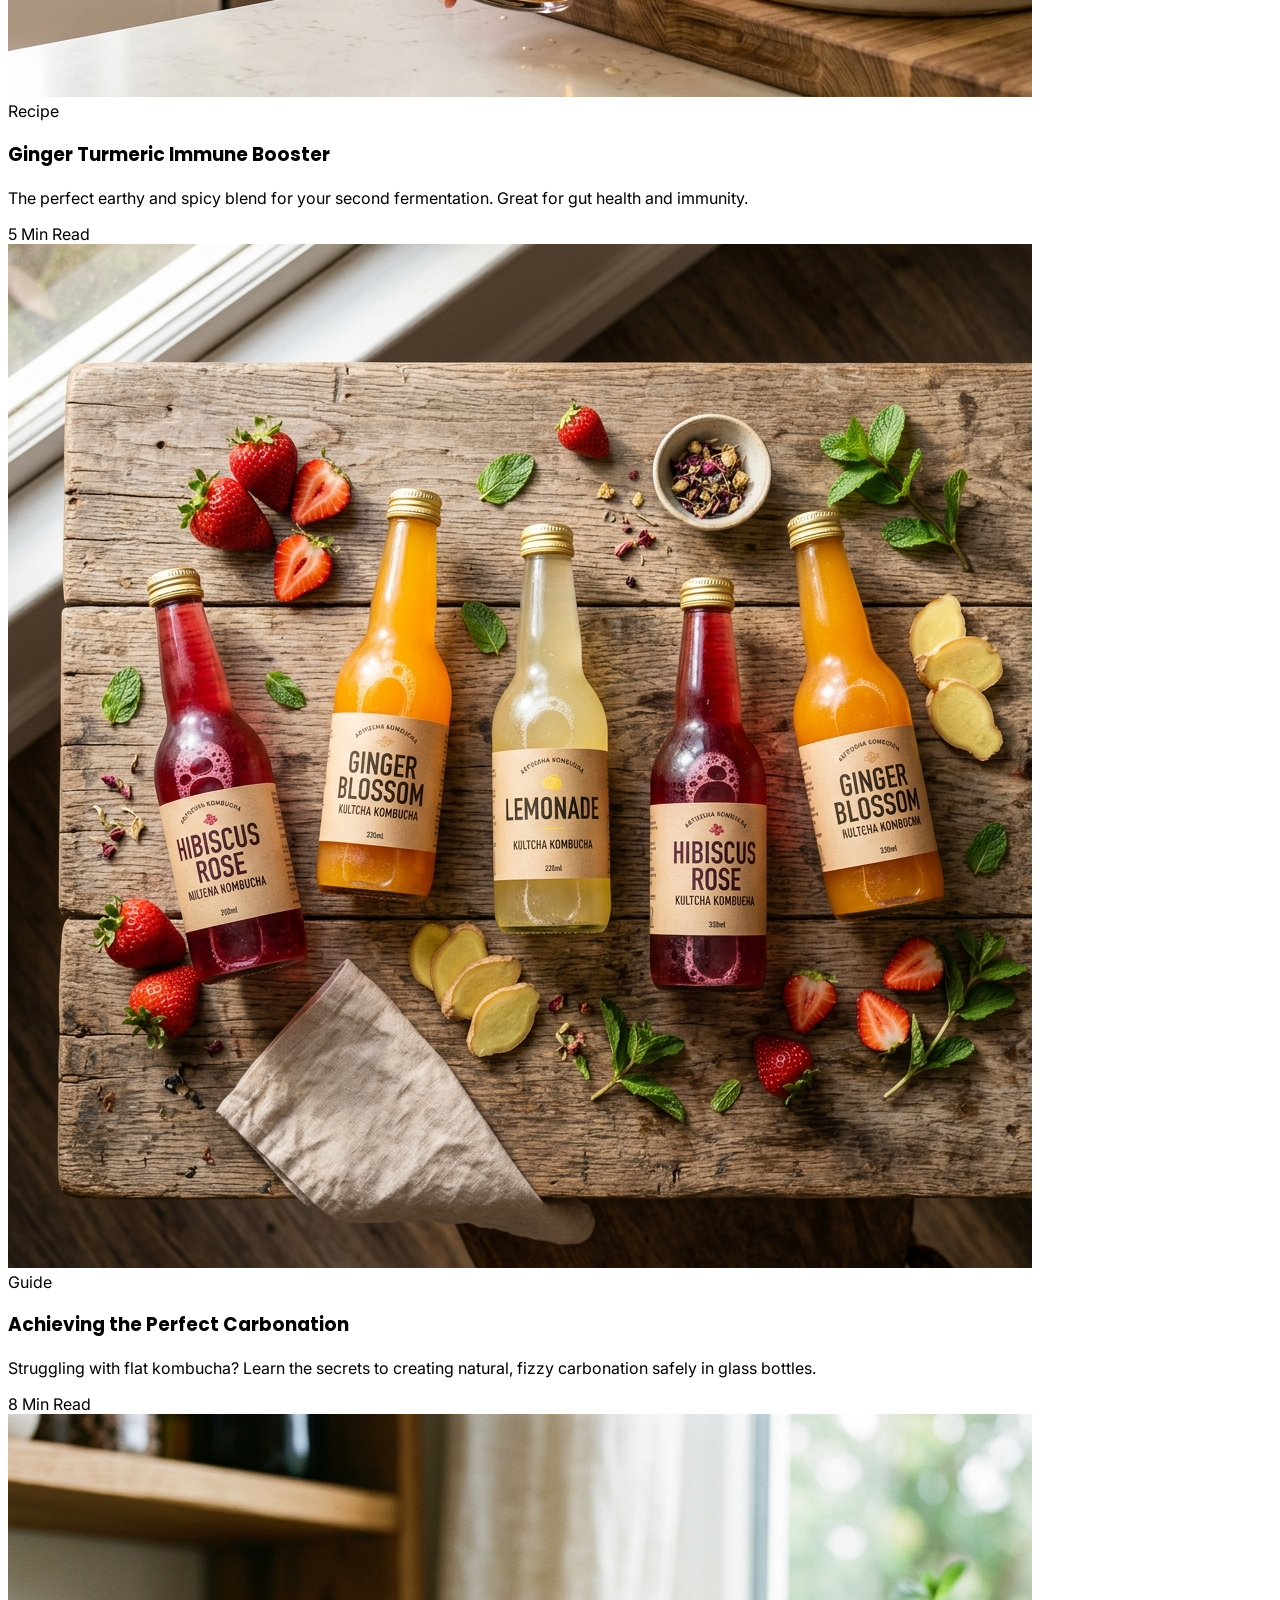
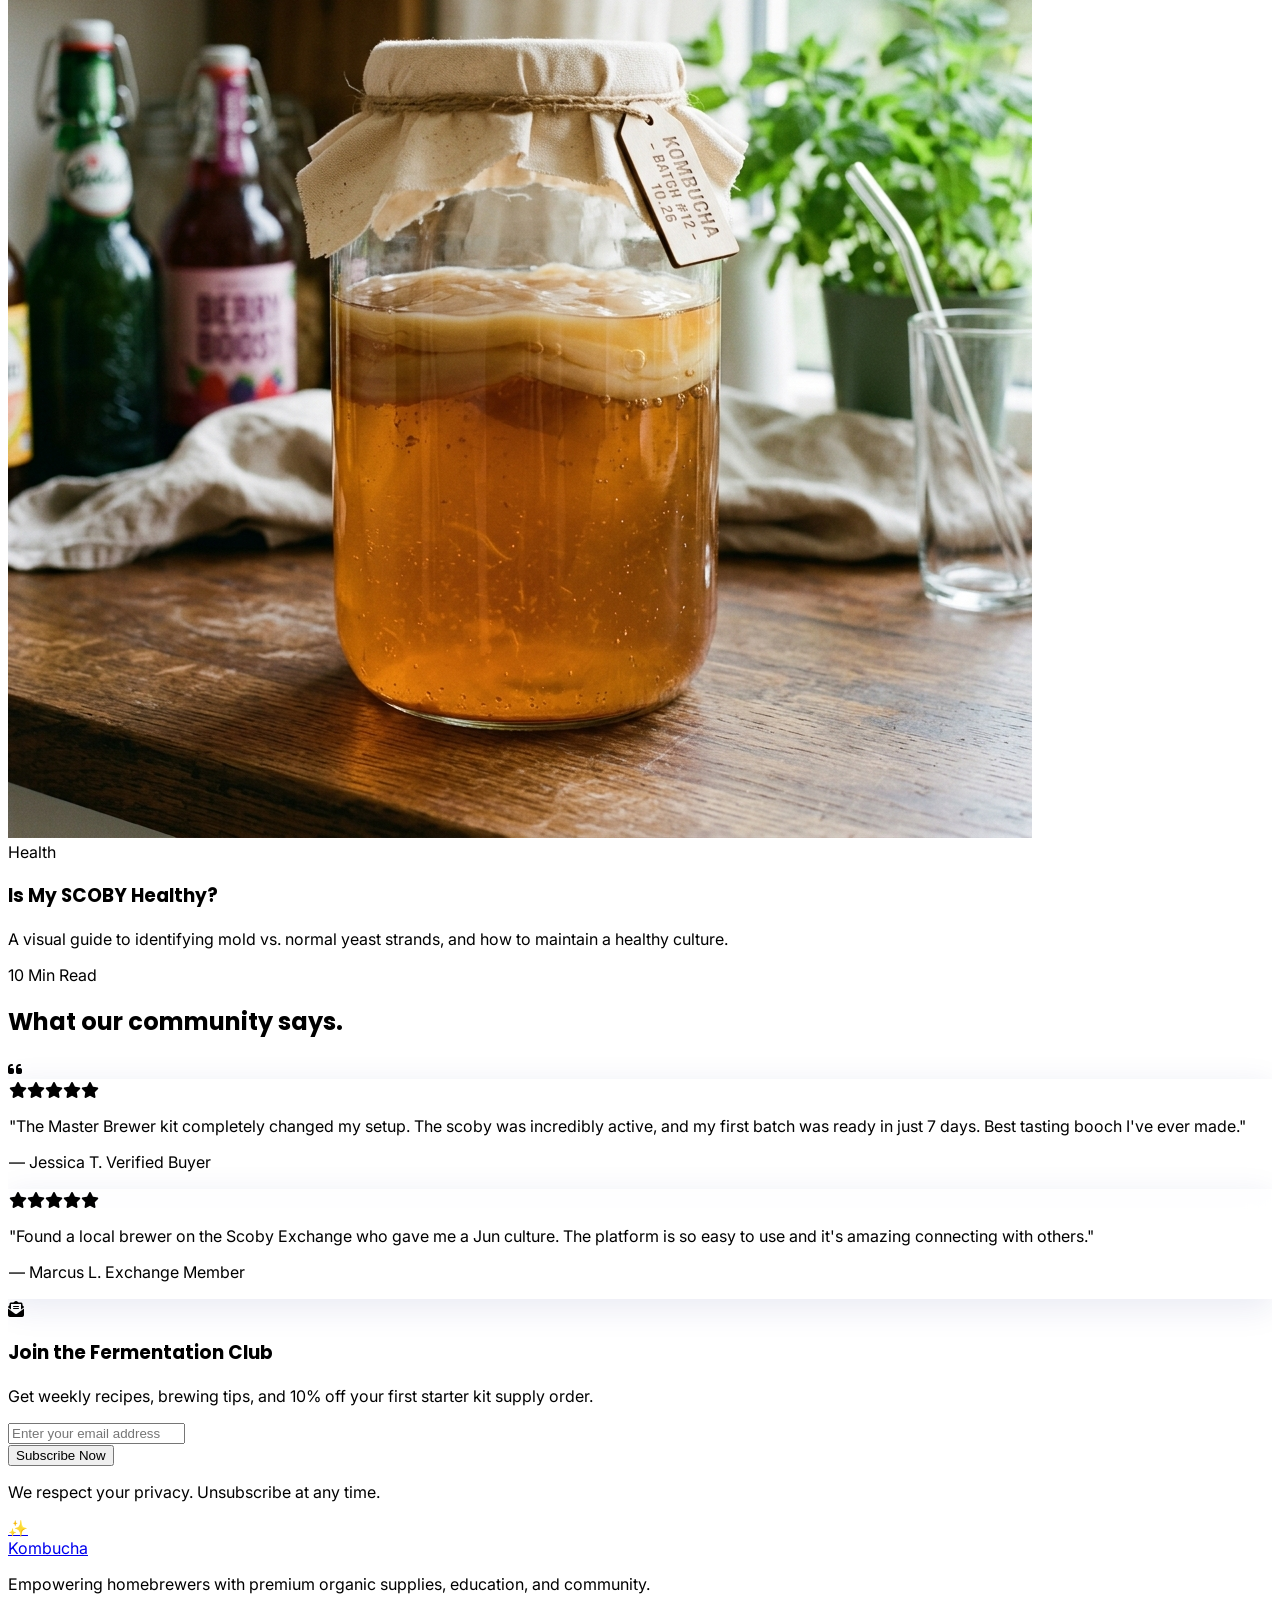
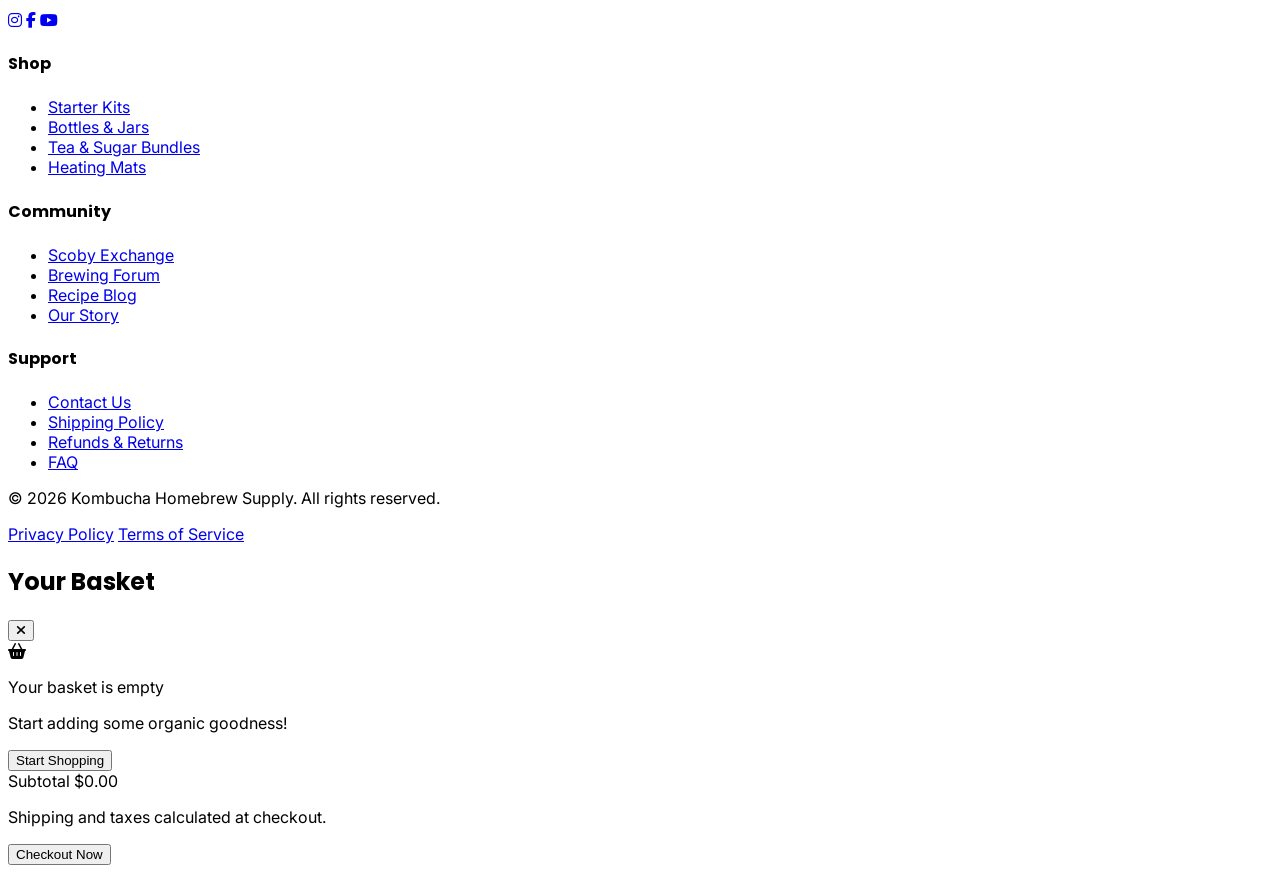
==== commit 4e9af8ce: "5" ====
--- a/index.html
+++ b/index.html
@@ -35,7 +35,7 @@
     
     <!-- Icons -->
     <link rel="stylesheet" href="https://cdnjs.cloudflare.com/ajax/libs/font-awesome/6.4.0/css/all.min.css">
-    <link rel="icon" type="image/png" href="assets/images/logo.png">
+    <link rel="icon" href="data:image/svg+xml,<svg xmlns=%22http://www.w3.org/2000/svg%22 viewBox=%220 0 100 100%22><text y=%22.9em%22 font-size=%2290%22>✨</text></svg>">
 </head>
 <body class="bg-offwhite text-charcoal dark:bg-charcoal dark:text-offwhite transition-colors duration-300 font-sans">
 
@@ -44,12 +44,12 @@
         <div class="w-full px-4 flex justify-between items-center">
             <!-- Logo -->
             <a href="index.html" class="flex items-center gap-2 group">
-                <img src="assets/images/logo.png" alt="Logo" class="w-10 h-10 rounded-full object-cover group-hover:rotate-12 transition-transform shadow-sm">
+                <div class="w-10 h-10 rounded-full bg-matcha/20 text-matcha flex items-center justify-center text-xl shadow-sm group-hover:rotate-12 transition-transform">✨</div>
                 <span class="font-heading font-semibold text-xl tracking-tight">Kombu<span class="text-matcha">cha</span></span>
             </a>
 
             <!-- Desktop Nav -->
-            <nav class="hidden lg:flex items-center gap-8 font-medium">
+            <nav class="hidden xl:flex items-center gap-8 font-medium">
                 <div class="nav-item">
                     <a href="index.html" class="text-matcha transition-colors flex items-center">Home <i class="fas fa-chevron-down text-[10px] ml-1"></i></a>
                     <div class="dropdown-menu">
@@ -74,24 +74,23 @@
                     <i class="fas fa-moon dark:hidden"></i>
                     <i class="fas fa-sun hidden dark:block text-yellow-400"></i>
                 </button>
-                <button id="cart-btn" class="relative p-2 rounded-full hover:bg-gray-200 dark:hover:bg-gray-700 transition-colors" aria-label="View Cart">
+                <button id="cart-btn" class="cart-btn-trigger hidden xl:flex relative p-2 rounded-full hover:bg-gray-200 dark:hover:bg-gray-700 transition-colors" aria-label="View Cart">
                     <i class="fas fa-shopping-basket"></i>
-                    <span id="cart-count" class="absolute -top-1 -right-1 bg-matcha text-white text-[10px] font-bold w-4 h-4 rounded-full flex items-center justify-center">0</span>
+                    <span class="cart-count absolute -top-1 -right-1 bg-matcha text-white text-[10px] font-bold w-4 h-4 rounded-full flex items-center justify-center">0</span>
                 </button>
-                <a href="auth.html" class="hidden lg:block px-6 py-2 rounded-full border-2 border-matcha text-matcha hover:bg-matcha hover:text-white transition-all font-medium">Sign In</a>
+                <a href="login.html" class="hidden xl:block px-6 py-2 rounded-full border-2 border-matcha text-matcha hover:bg-matcha hover:text-white transition-all font-medium">Sign In</a>
                 
                 <!-- Mobile Menu Button -->
-                <button id="mobile-menu-btn" class="lg:hidden p-2 text-2xl focus:outline-none">
+                <button id="mobile-menu-btn" class="xl:hidden p-2 text-2xl focus:outline-none">
                     <i class="fas fa-bars"></i>
                 </button>
             </div>
         </div>
 
         <!-- Mobile Menu Panel -->
-        <div id="mobile-menu" class="hidden absolute top-full left-0 w-full bg-offwhite dark:bg-charcoal shadow-lg border-t border-gray-200 dark:border-gray-700 lg:hidden">
-            <div class="flex flex-col px-6 py-4 space-y-4">
+        <div id="mobile-menu" class="hidden absolute top-full left-0 w-full bg-offwhite dark:bg-charcoal shadow-lg border-t border-gray-200 dark:border-gray-700 xl:hidden">
+            <div class="flex flex-col items-center text-center px-6 py-8 space-y-6">
                 <div class="space-y-2">
-                    <p class="text-xs font-bold uppercase tracking-widest text-gray-400">Home Pages</p>
                     <a href="index.html" class="block text-matcha font-medium">Home 1</a>
                     <a href="home-niche.html" class="block hover:text-matcha font-medium transition-colors">Home 2</a>
                 </div>
@@ -101,7 +100,11 @@
                 <a href="exchange.html" class="hover:text-matcha font-medium transition-colors">Exchange</a>
                 <a href="blog.html" class="hover:text-matcha font-medium transition-colors">Blog</a>
                 <a href="contact.html" class="hover:text-matcha font-medium transition-colors">Contact</a>
-                <a href="auth.html" class="inline-block text-center px-6 py-2 rounded-full bg-matcha text-white font-medium">Sign In</a>
+                <button class="cart-btn-trigger flex items-center justify-center gap-4 w-full hover:text-matcha font-medium transition-colors">
+                    <span class="flex items-center gap-2"><i class="fas fa-shopping-basket"></i> View Basket</span>
+                    <span class="cart-count bg-matcha text-white text-[10px] font-bold w-5 h-5 rounded-full flex items-center justify-center">0</span>
+                </button>
+                <a href="login.html" class="w-full text-center px-6 py-3 rounded-full bg-matcha text-white font-medium">Sign In</a>
             </div>
         </div>
     </header>
@@ -127,28 +130,28 @@
                             <i class="fas fa-leaf"></i>
                         </div>
                         <div>
-                            <p class="font-bold text-sm">100% Organic</p>
-                            <p class="text-xs text-gray-500 dark:text-gray-400">Certified Ingredients</p>
-                        </div>
-                    </div>
-                </div>
-
-                <div class="fade-up order-2 lg:order-1">
+                            <p class="font-bold text-sm text-charcoal dark:text-offwhite">100% Organic</p>
+                            <p class="text-xs text-gray-600 dark:text-gray-400">Certified Ingredients</p>
+                        </div>
+                    </div>
+                </div>
+
+                <div class="fade-up order-2 lg:order-1 text-center lg:text-left">
                     <span class="inline-block px-4 py-1 rounded-full bg-matcha/10 text-matcha font-semibold text-sm mb-6 border border-matcha/20">Organic & Sustainable</span>
                     <h1 class="text-5xl md:text-7xl font-heading font-bold leading-tight mb-6">
                         Brew <span class="text-transparent bg-clip-text bg-gradient-to-r from-matcha to-amber">Perfect</span> Kombucha at Home.
                     </h1>
-                    <p class="text-lg md:text-xl text-gray-600 dark:text-gray-300 mb-8 max-w-2xl font-light leading-relaxed">
+                    <p class="text-lg md:text-xl text-gray-600 dark:text-gray-300 mb-8 max-w-2xl font-light leading-relaxed mx-auto lg:mx-0">
                         Your premium destination for organic starter kits, brewing supplies, and the world's first community Scoby exchange.
                     </p>
-                    <div class="flex flex-wrap gap-4">
+                    <div class="flex flex-wrap gap-4 justify-center lg:justify-start">
                         <a href="#starter-kits" class="px-8 py-4 rounded-full bg-matcha text-white font-semibold hover:bg-[#88a846] transition-all shadow-lg hover:shadow-xl hover:-translate-y-1">Shop Kits</a>
                         <a href="exchange.html" class="px-8 py-4 rounded-full glass border border-gray-300 dark:border-gray-600 font-semibold hover:bg-gray-50 dark:hover:bg-gray-800 transition-all flex items-center gap-2">
                             <span>Join Exchange</span> <i class="fas fa-arrow-right text-sm"></i>
                         </a>
                     </div>
                     
-                    <div class="mt-12 flex items-center gap-6">
+                    <div class="mt-12 flex items-center gap-6 justify-center lg:justify-start">
                         <div class="flex -space-x-3">
                             <img src="assets/images/team-sarah.png" alt="Brewer" class="w-10 h-10 rounded-full border-2 border-white dark:border-charcoal object-cover">
                             <img src="assets/images/team-marcus.png" alt="Brewer" class="w-10 h-10 rounded-full border-2 border-white dark:border-charcoal object-cover">
@@ -338,9 +341,9 @@
                 <div class="grid md:grid-cols-4 gap-6">
                     <!-- Exchange Listing -->
                     <div class="bg-white/5 border border-white/10 rounded-2xl p-5 hover:bg-white/10 transition-colors fade-up flex flex-col h-full">
-                        <div class="flex justify-between items-start mb-4">
-                            <span class="px-2 py-1 bg-matcha/20 text-matcha text-xs font-bold rounded">Local Pickup</span>
-                            <span class="text-gray-400 text-xs">2h ago</span>
+                        <div class="flex flex-wrap justify-between items-start mb-4 gap-2">
+                            <span class="px-2 py-1 bg-matcha/20 text-matcha text-xs font-bold rounded whitespace-nowrap">Local Pickup</span>
+                            <span class="text-gray-400 text-xs whitespace-nowrap">2h ago</span>
                         </div>
                         <h3 class="font-bold text-lg mb-1">Jun SCOBY (Honey)</h3>
                         <p class="text-sm text-gray-400 mb-4 line-clamp-2">Very active Jun culture fed strictly on raw organic honey and green tea.</p>
@@ -357,9 +360,9 @@
 
                     <!-- Exchange Listing -->
                     <div class="bg-white/5 border border-white/10 rounded-2xl p-5 hover:bg-white/10 transition-colors fade-up flex flex-col h-full" style="transition-delay: 0.1s;">
-                        <div class="flex justify-between items-start mb-4">
-                            <span class="px-2 py-1 bg-amber/20 text-amber-400 text-xs font-bold rounded">Shipping</span>
-                            <span class="text-gray-400 text-xs">5h ago</span>
+                        <div class="flex flex-wrap justify-between items-start mb-4 gap-2">
+                            <span class="px-2 py-1 bg-amber/20 text-amber-400 text-xs font-bold rounded whitespace-nowrap">Shipping</span>
+                            <span class="text-gray-400 text-xs whitespace-nowrap">5h ago</span>
                         </div>
                         <h3 class="font-bold text-lg mb-1">Classic Black Tea Pellicle</h3>
                         <p class="text-sm text-gray-400 mb-4 line-clamp-2">Thick 1/2 inch pellicle with 1 cup starter liquid. Ships in sealed pouch.</p>
@@ -376,9 +379,9 @@
 
                     <!-- Exchange Listing -->
                     <div class="bg-white/5 border border-white/10 rounded-2xl p-5 hover:bg-white/10 transition-colors fade-up flex flex-col h-full" style="transition-delay: 0.2s;">
-                        <div class="flex justify-between items-start mb-4">
-                            <span class="px-2 py-1 bg-blue-500/20 text-blue-400 text-xs font-bold rounded">Trade</span>
-                            <span class="text-gray-400 text-xs">1d ago</span>
+                        <div class="flex flex-wrap justify-between items-start mb-4 gap-2">
+                            <span class="px-2 py-1 bg-blue-500/20 text-blue-400 text-xs font-bold rounded whitespace-nowrap">Trade</span>
+                            <span class="text-gray-400 text-xs whitespace-nowrap">1d ago</span>
                         </div>
                         <h3 class="font-bold text-lg mb-1">Looking for Water Kefir</h3>
                         <p class="text-sm text-gray-400 mb-4 line-clamp-2">Will trade my robust kombucha scoby for healthy water kefir grains.</p>
@@ -521,7 +524,7 @@
                 <!-- Brand -->
                 <div>
                     <a href="index.html" class="flex items-center gap-2 mb-6">
-                        <img src="assets/images/logo.png" alt="Logo" class="w-8 h-8 rounded-full object-cover">
+                        <div class="w-8 h-8 rounded-full bg-matcha/20 text-matcha flex items-center justify-center text-lg">✨</div>
                         <span class="font-heading font-semibold text-xl tracking-tight">Kombu<span class="text-matcha">cha</span></span>
                     </a>
                     <p class="text-gray-400 text-sm mb-6 leading-relaxed">Empowering homebrewers with premium organic supplies, education, and community.</p>
@@ -616,3 +619,4 @@
     <script src="assets/js/main.js"></script>
 </body>
 </html>
+
--- a/assets/css/styles.css
+++ b/assets/css/styles.css
@@ -25,17 +25,17 @@
 
 /* Glassmorphism Utilities */
 .glass {
-  background: rgba(255, 255, 255, 0.25);
-  box-shadow: 0 8px 32px 0 rgba(31, 38, 135, 0.07);
-  backdrop-filter: blur(10px);
-  -webkit-backdrop-filter: blur(10px);
-  border: 1px solid rgba(255, 255, 255, 0.18);
+  background: rgba(255, 255, 255, 0.85);
+  box-shadow: 0 8px 32px 0 rgba(31, 38, 135, 0.1);
+  backdrop-filter: blur(12px);
+  -webkit-backdrop-filter: blur(12px);
+  border: 1px solid rgba(255, 255, 255, 0.3);
 }
 
 .dark .glass {
-  background: rgba(51, 51, 51, 0.4);
-  box-shadow: 0 8px 32px 0 rgba(0, 0, 0, 0.3);
-  border: 1px solid rgba(255, 255, 255, 0.05);
+  background: rgba(40, 40, 40, 0.8);
+  box-shadow: 0 8px 32px 0 rgba(0, 0, 0, 0.4);
+  border: 1px solid rgba(255, 255, 255, 0.1);
 }
 
 /* Custom Scrollbar */
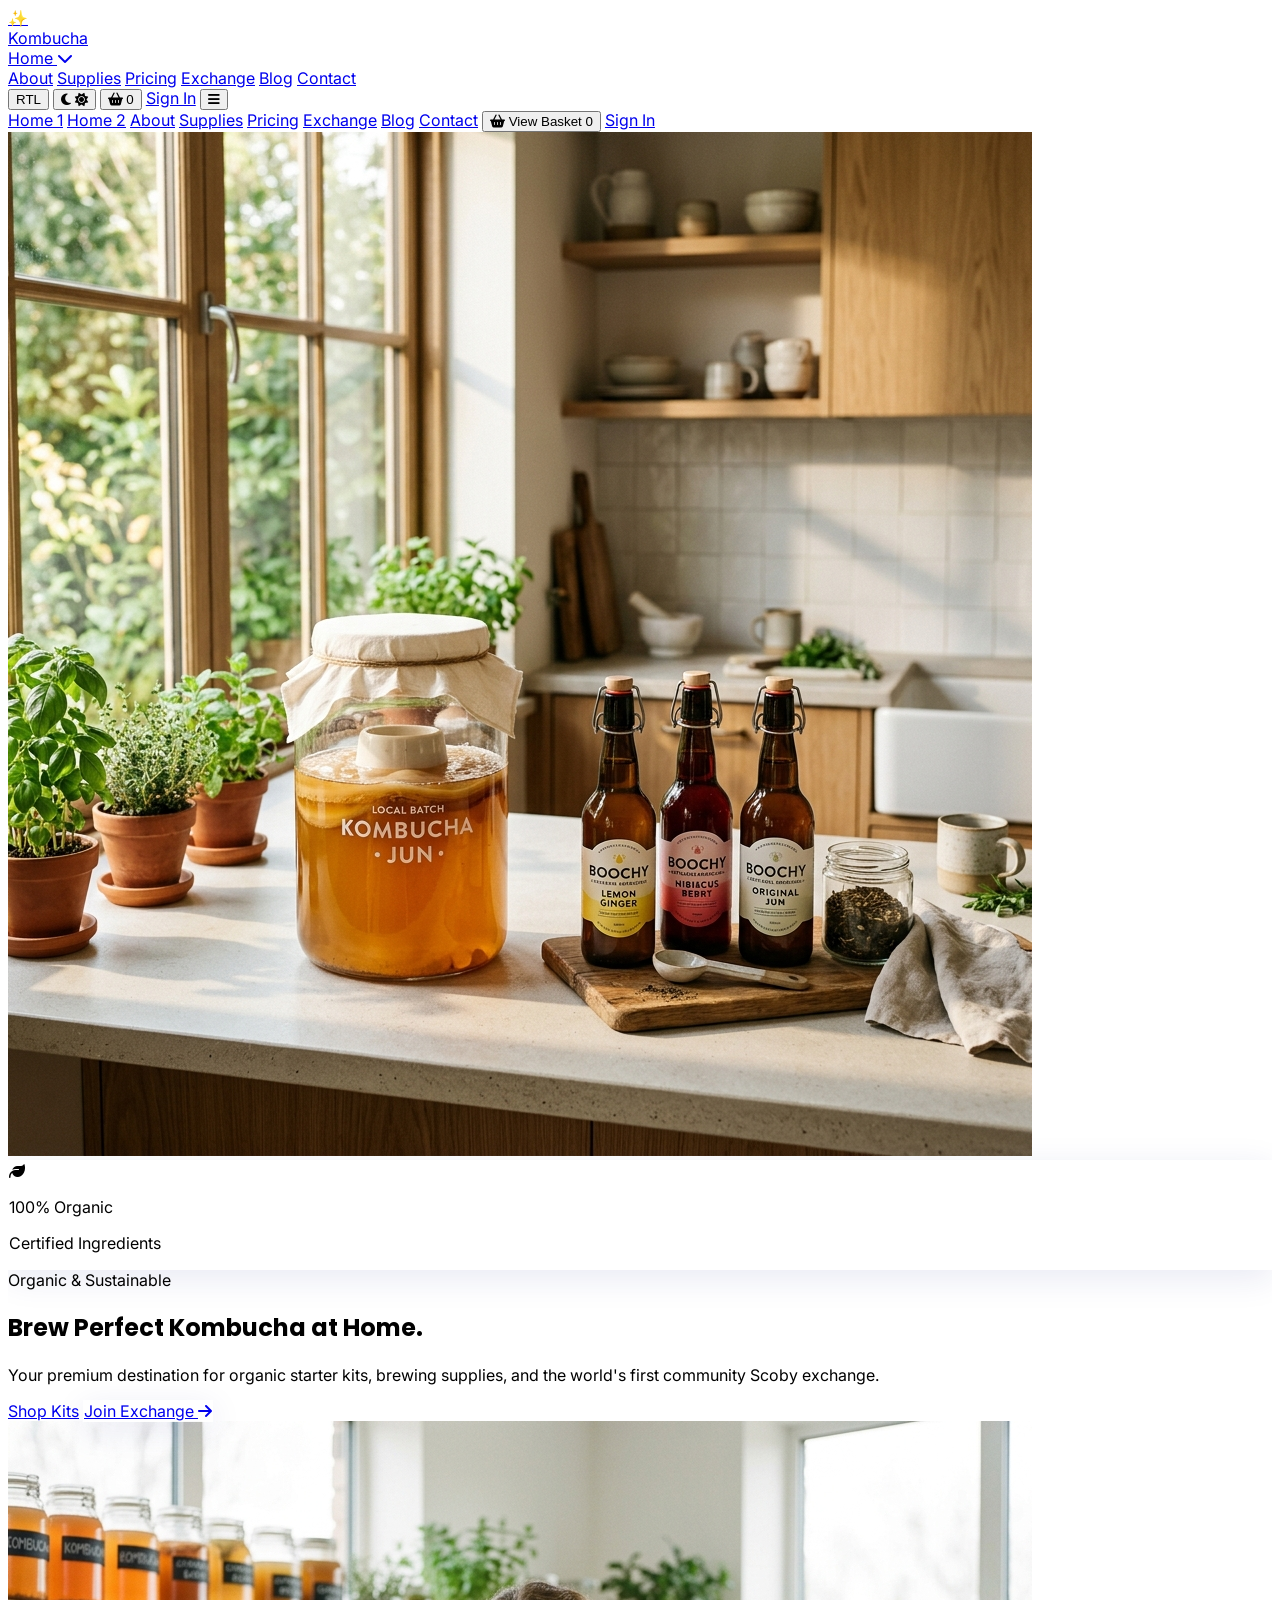
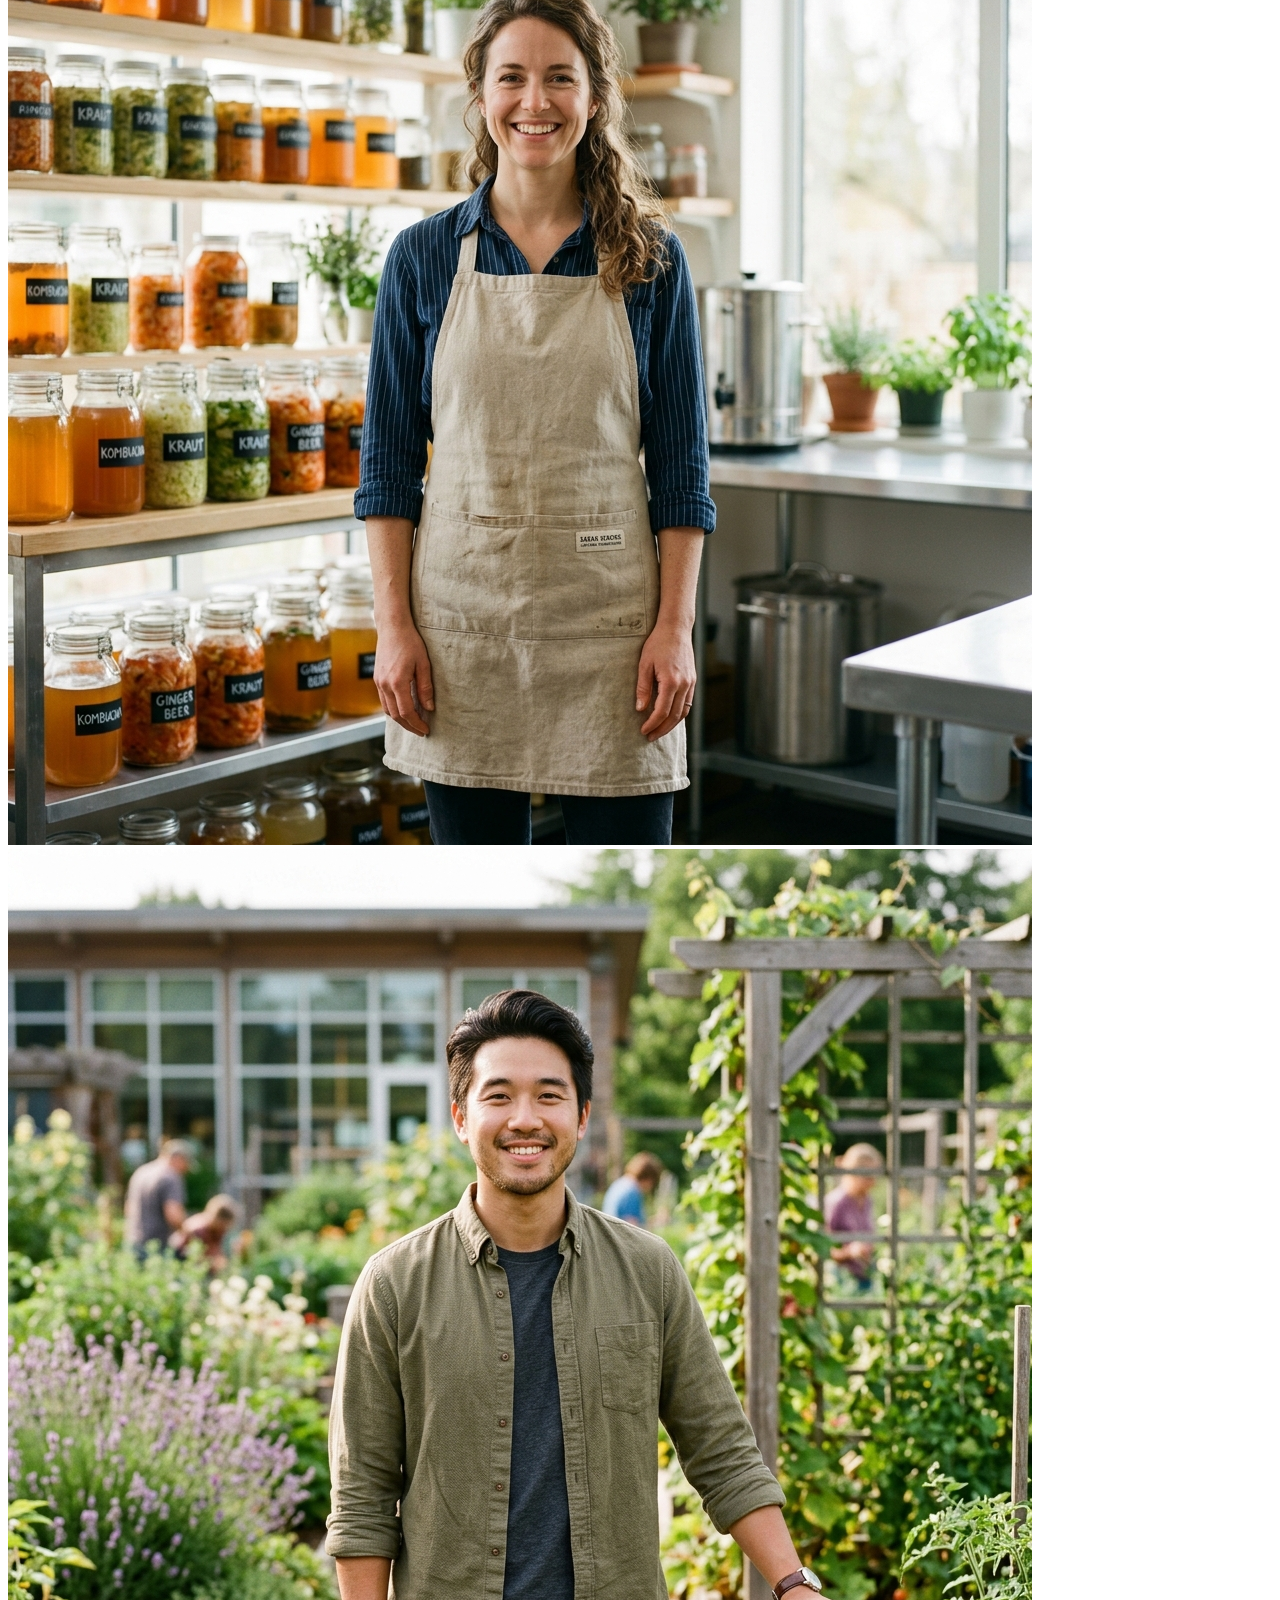
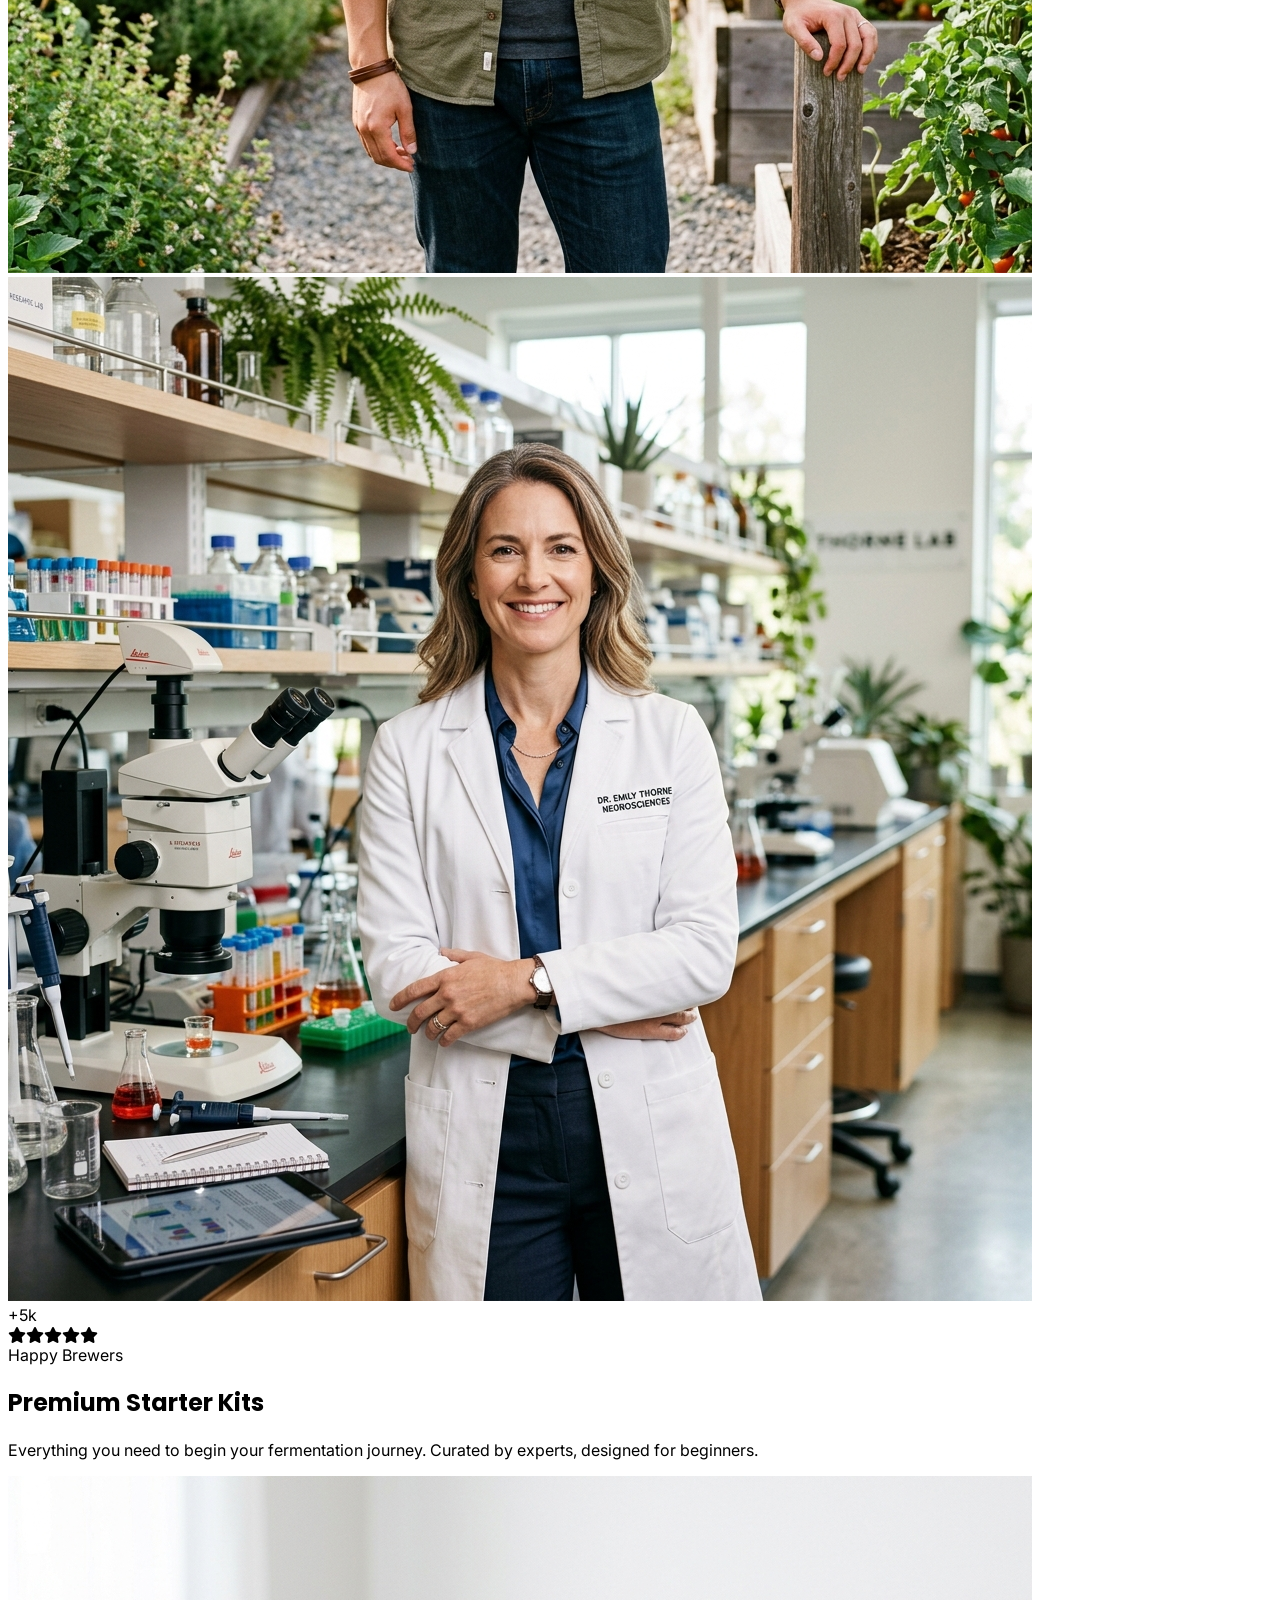
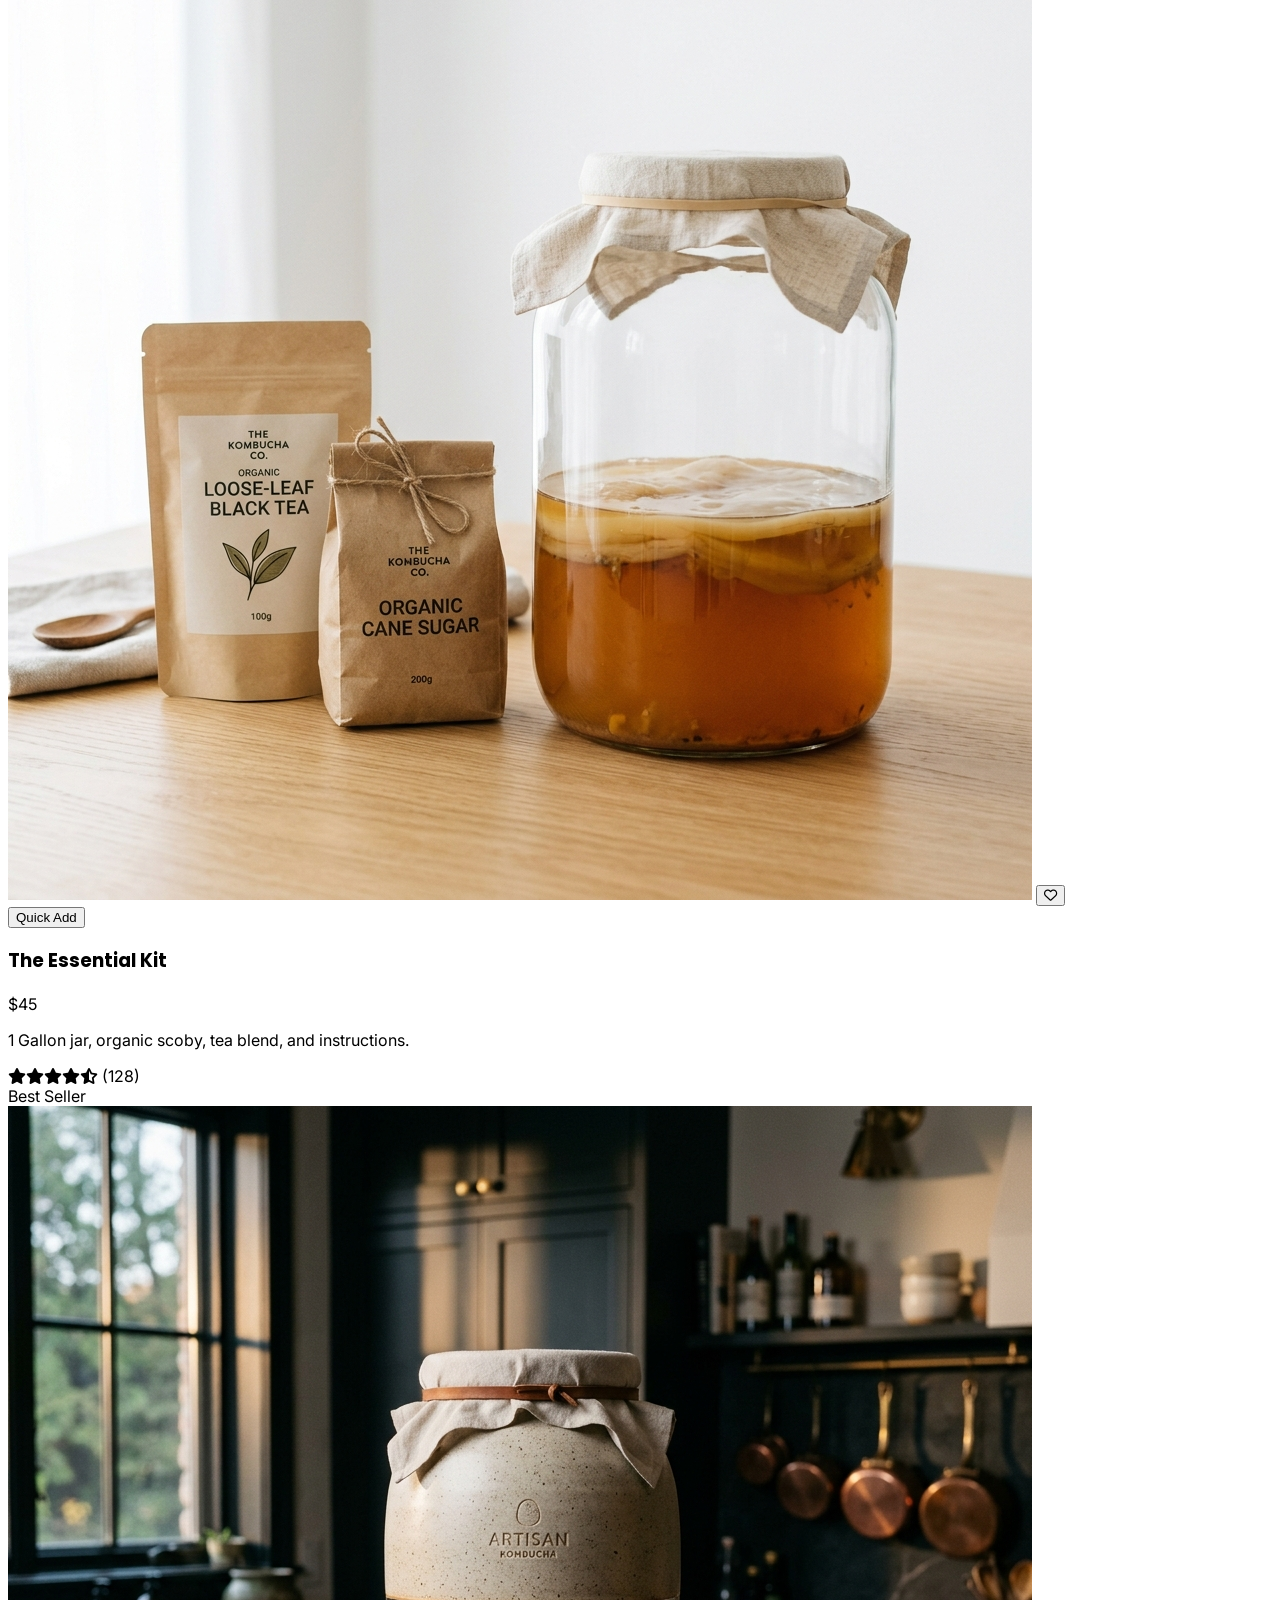
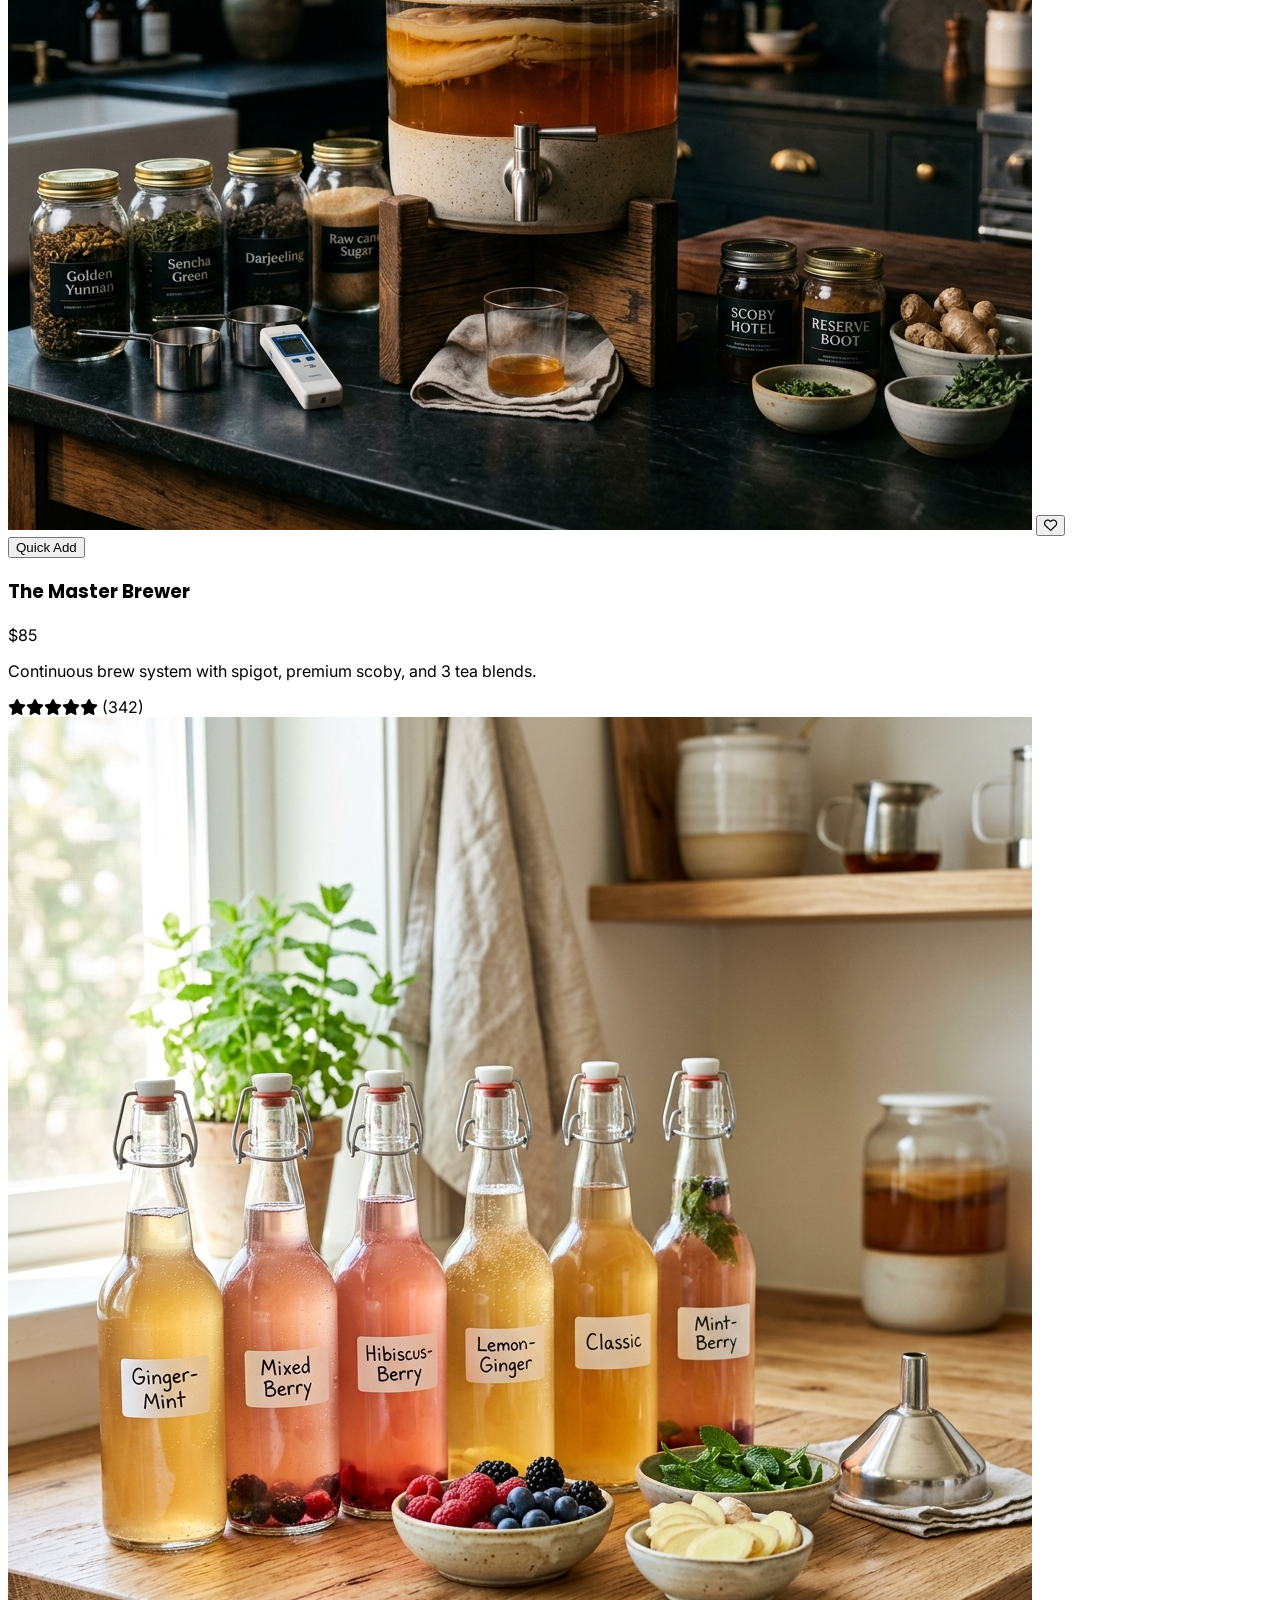
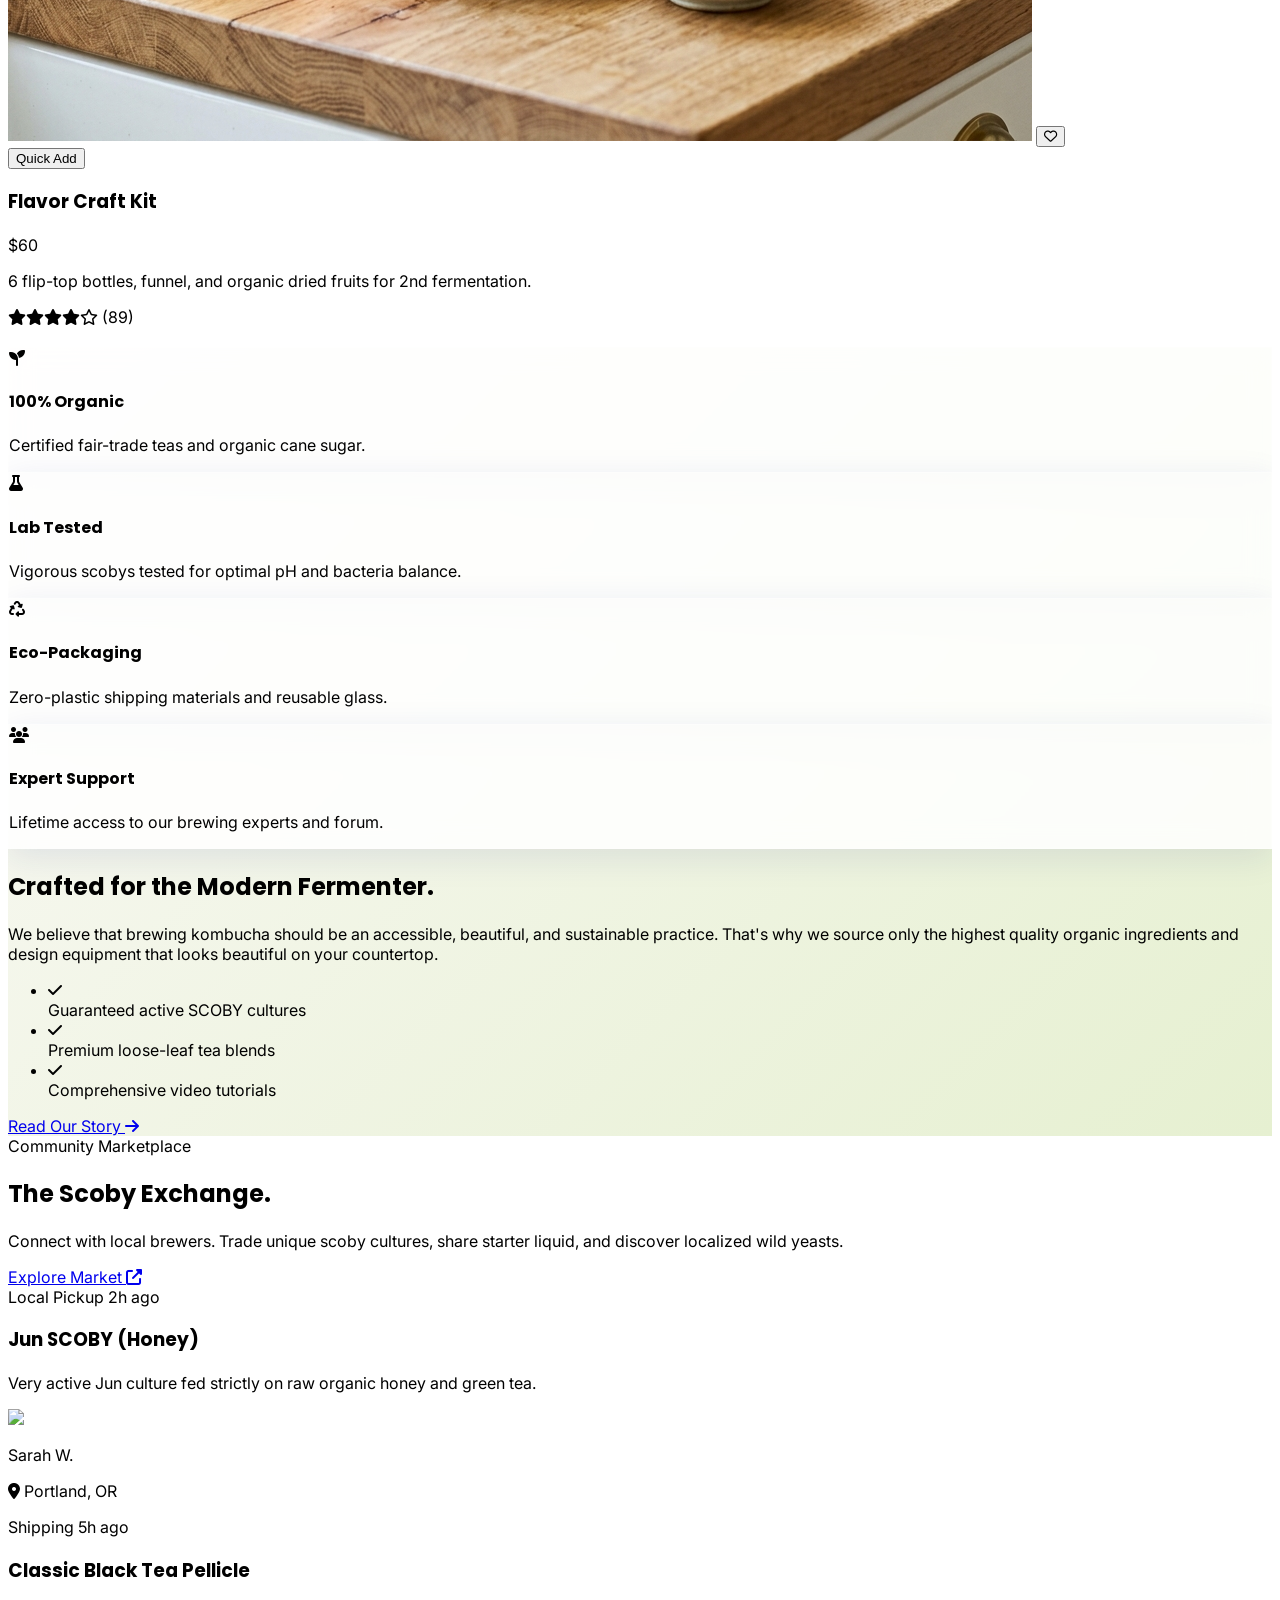
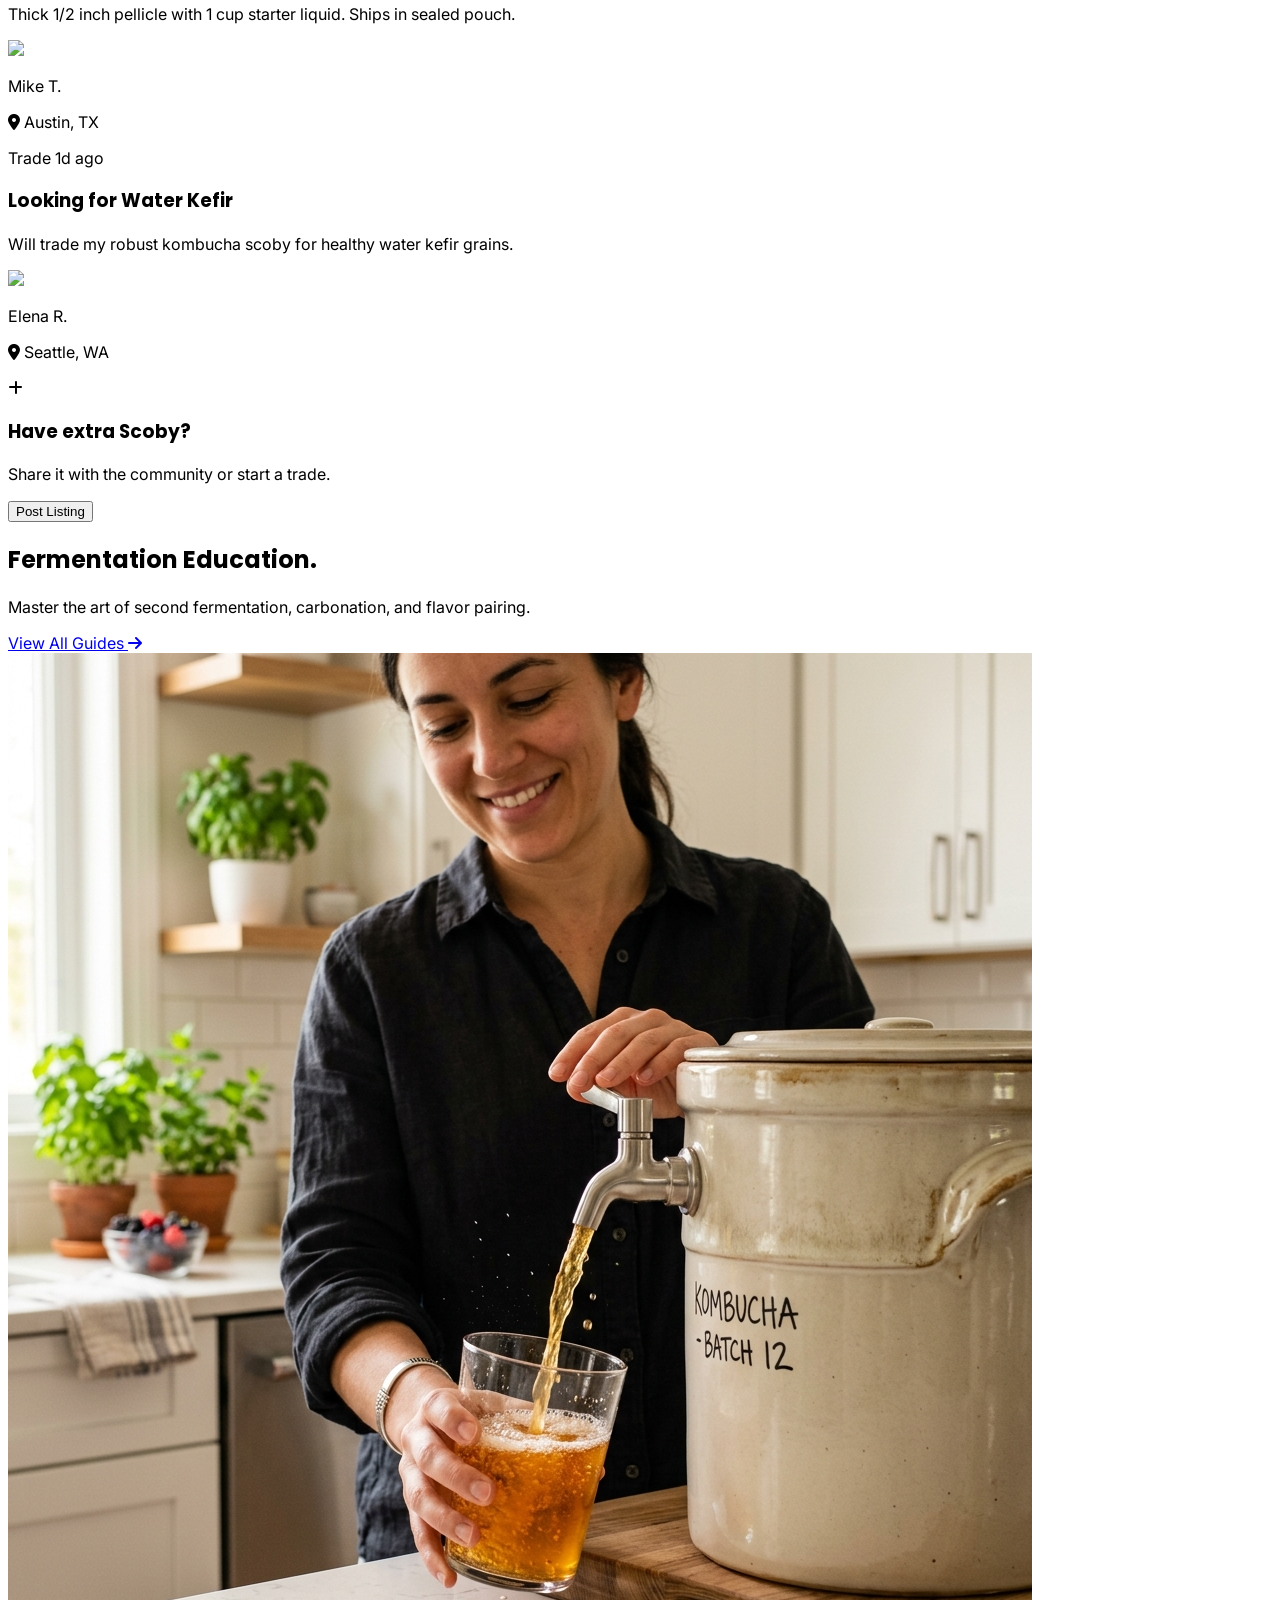
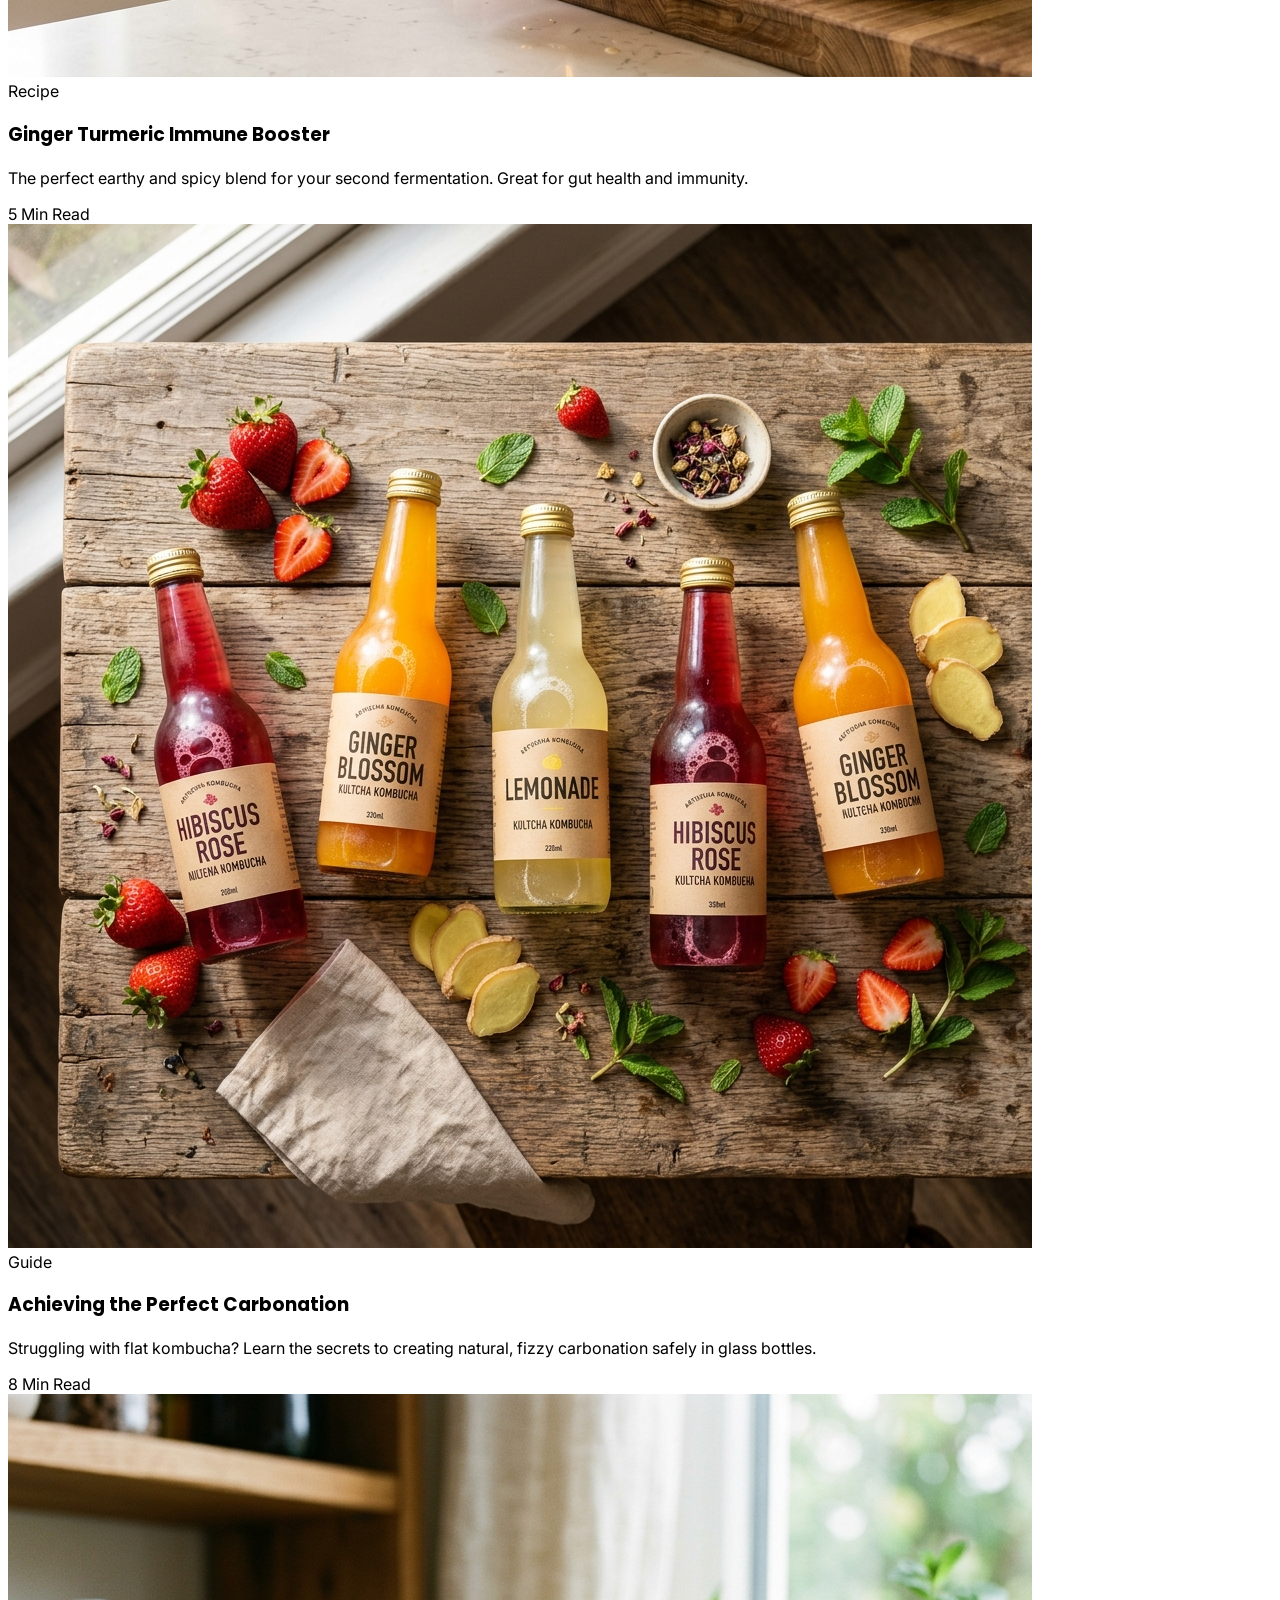
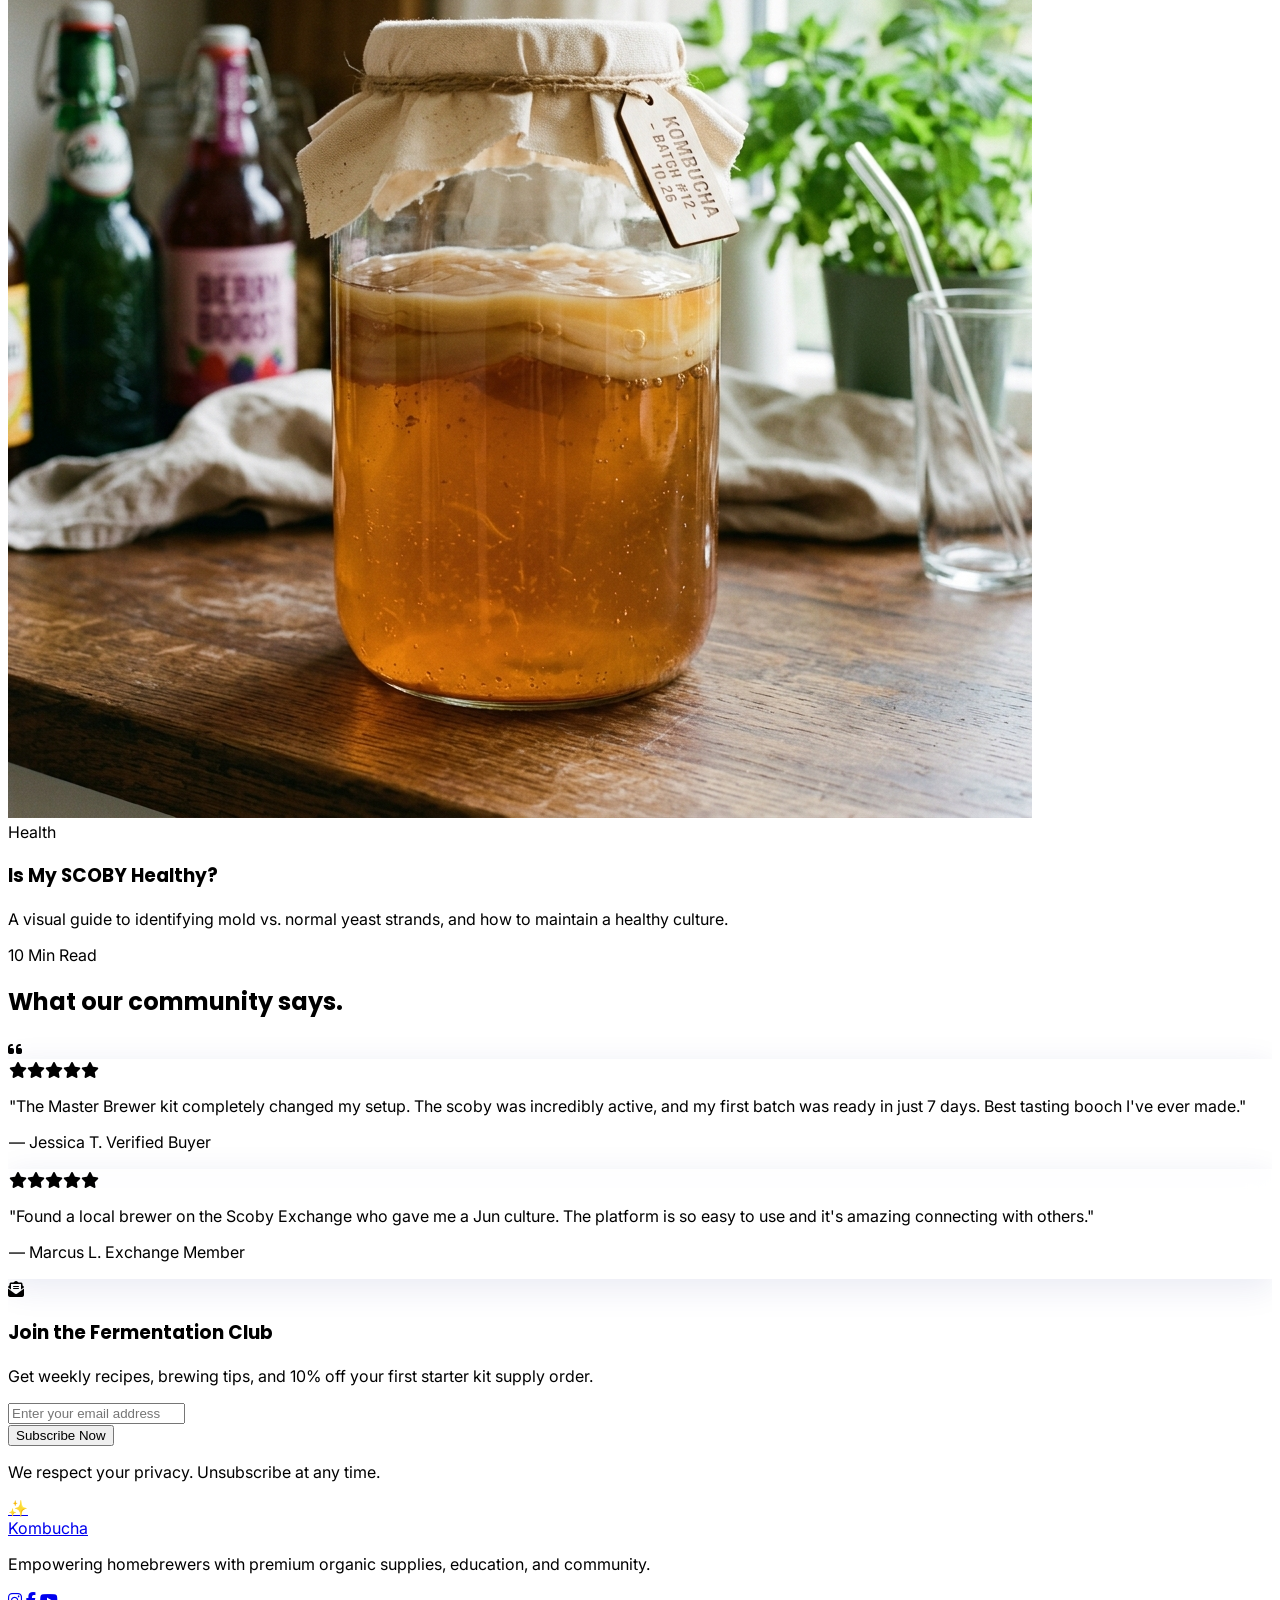
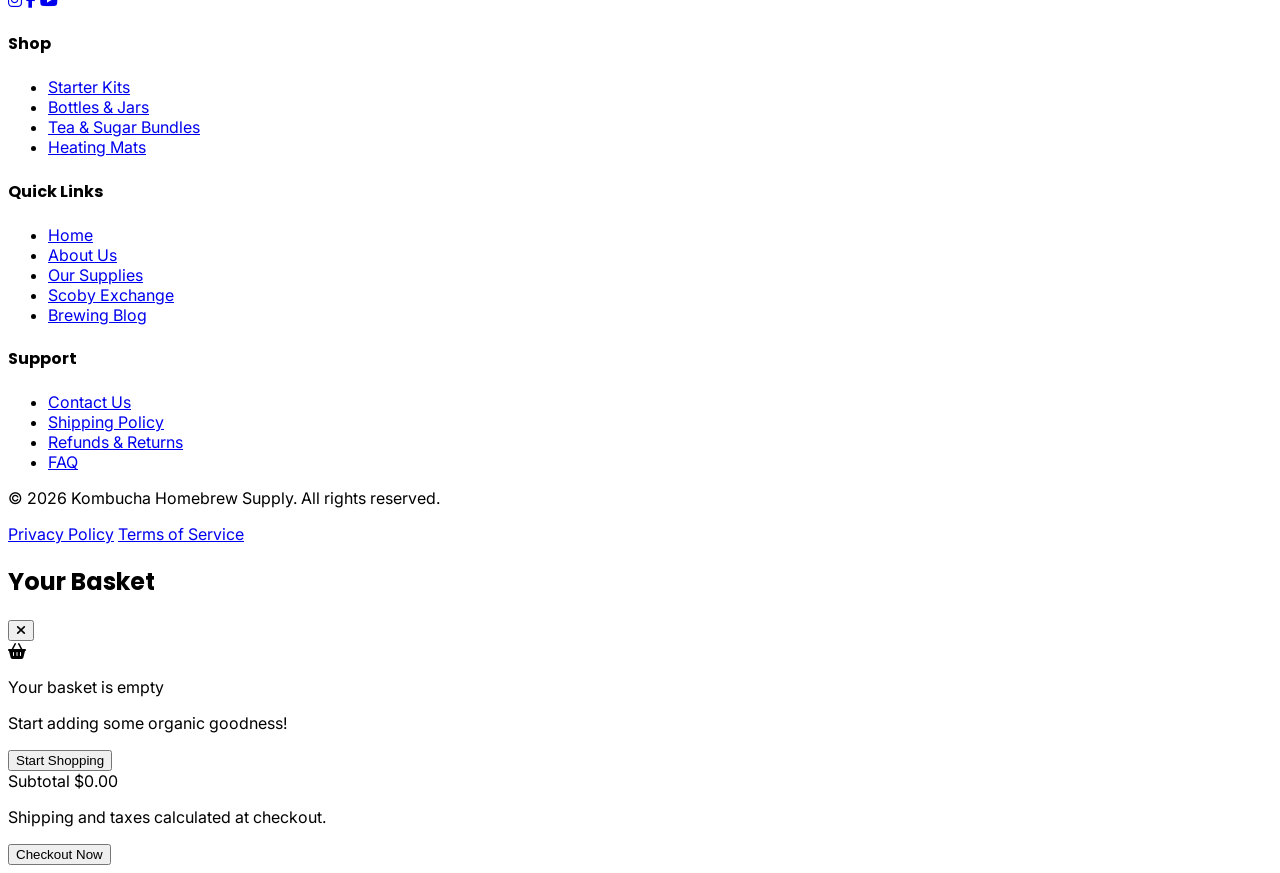
==== commit 68cbf607: "6" ====
--- a/index.html
+++ b/index.html
@@ -90,10 +90,8 @@
         <!-- Mobile Menu Panel -->
         <div id="mobile-menu" class="hidden absolute top-full left-0 w-full bg-offwhite dark:bg-charcoal shadow-lg border-t border-gray-200 dark:border-gray-700 xl:hidden">
             <div class="flex flex-col items-center text-center px-6 py-8 space-y-6">
-                <div class="space-y-2">
                     <a href="index.html" class="block text-matcha font-medium">Home 1</a>
                     <a href="home-niche.html" class="block hover:text-matcha font-medium transition-colors">Home 2</a>
-                </div>
                 <a href="about.html" class="hover:text-matcha font-medium transition-colors">About</a>
                 <a href="services.html" class="hover:text-matcha font-medium transition-colors">Supplies</a>
                 <a href="pricing.html" class="hover:text-matcha font-medium transition-colors">Pricing</a>
@@ -417,7 +415,7 @@
                         <h2 class="text-3xl md:text-4xl font-heading font-bold mb-4">Fermentation Education.</h2>
                         <p class="text-gray-600 dark:text-gray-400 text-lg">Master the art of second fermentation, carbonation, and flavor pairing.</p>
                     </div>
-                    <a href="blog.html" class="mt-4 md:mt-0 font-bold text-matcha hover:text-[#88a846] transition-colors">View All Guides <i class="fas fa-arrow-right ml-1"></i></a>
+                    <a href="blog.html" class="whitespace-nowrap mt-4 md:mt-0 font-bold text-matcha hover:text-[#88a846] transition-colors">View All Guides <i class="fas fa-arrow-right ml-1"></i></a>
                 </div>
 
                 <div class="grid md:grid-cols-2 lg:grid-cols-3 gap-8">
@@ -548,12 +546,13 @@
 
                 <!-- Links 2 -->
                 <div>
-                    <h4 class="font-bold mb-6 uppercase text-sm tracking-wider">Community</h4>
+                    <h4 class="font-bold mb-6 uppercase text-sm tracking-wider">Quick Links</h4>
                     <ul class="space-y-3 text-gray-400 text-sm">
+                        <li><a href="index.html" class="hover:text-matcha transition-colors">Home</a></li>
+                        <li><a href="about.html" class="hover:text-matcha transition-colors">About Us</a></li>
+                        <li><a href="services.html" class="hover:text-matcha transition-colors">Our Supplies</a></li>
                         <li><a href="exchange.html" class="hover:text-matcha transition-colors">Scoby Exchange</a></li>
-                        <li><a href="blog.html" class="hover:text-matcha transition-colors">Brewing Forum</a></li>
-                        <li><a href="blog.html" class="hover:text-matcha transition-colors">Recipe Blog</a></li>
-                        <li><a href="about.html" class="hover:text-matcha transition-colors">Our Story</a></li>
+                        <li><a href="blog.html" class="hover:text-matcha transition-colors">Brewing Blog</a></li>
                     </ul>
                 </div>
 
